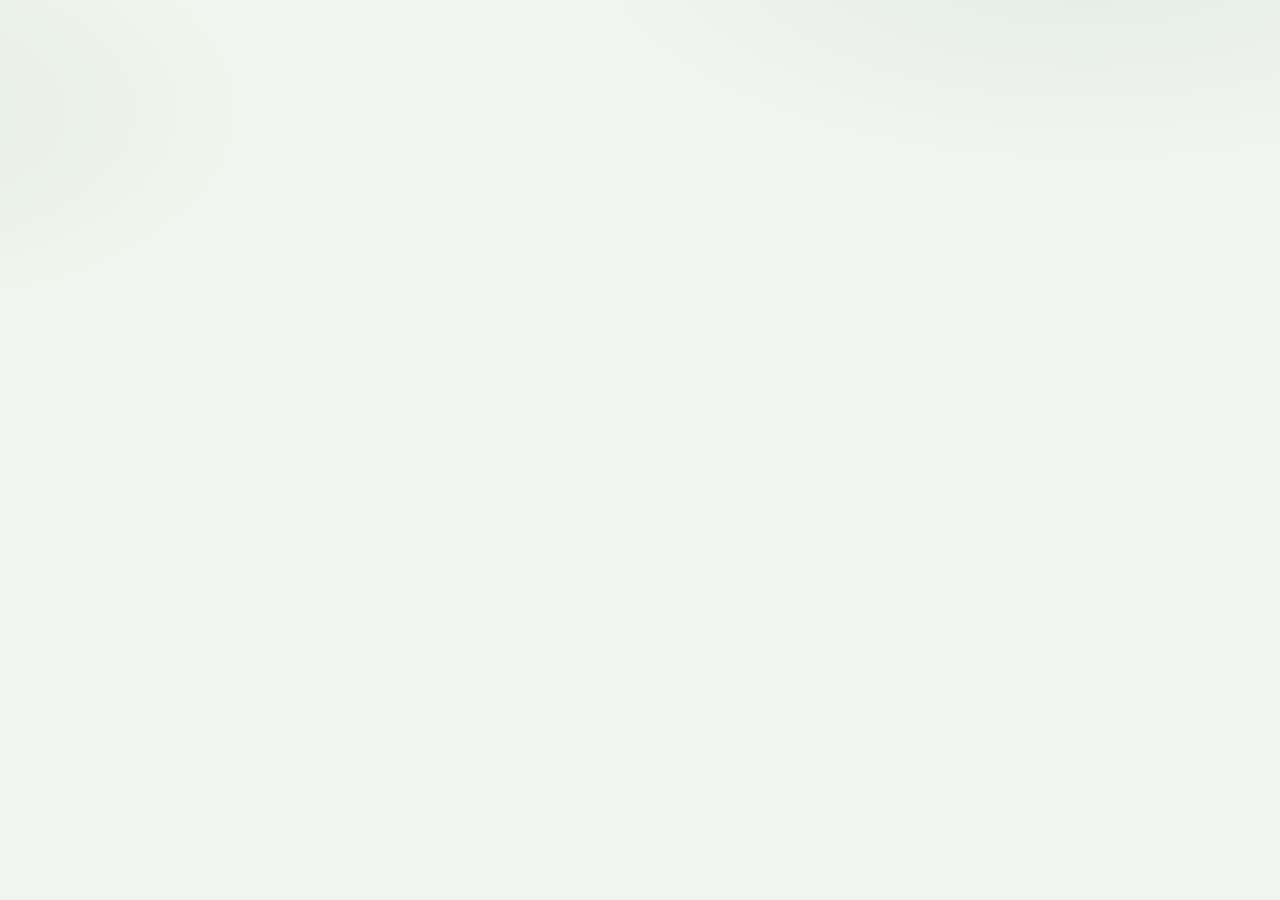
==== index.html @ 22d1c09c "法考杜洪波主观背诵助手" ====
<!doctype html>
<html lang="en">
  <head>
    <meta charset="UTF-8" />
    <meta name="viewport" content="width=device-width, initial-scale=1.0" />
    <title>法考杜洪波主观背诵助手</title>
    <script type="module" crossorigin src="./assets/index-CV7s_MKZ.js"></script>
    <link rel="stylesheet" crossorigin href="./assets/index-WdKrEFxt.css">
  </head>
  <body>
    <div id="root"></div>
  </body>
</html>
---- assets/index-WdKrEFxt.css ----
*,:before,:after{--tw-border-spacing-x: 0;--tw-border-spacing-y: 0;--tw-translate-x: 0;--tw-translate-y: 0;--tw-rotate: 0;--tw-skew-x: 0;--tw-skew-y: 0;--tw-scale-x: 1;--tw-scale-y: 1;--tw-pan-x: ;--tw-pan-y: ;--tw-pinch-zoom: ;--tw-scroll-snap-strictness: proximity;--tw-gradient-from-position: ;--tw-gradient-via-position: ;--tw-gradient-to-position: ;--tw-ordinal: ;--tw-slashed-zero: ;--tw-numeric-figure: ;--tw-numeric-spacing: ;--tw-numeric-fraction: ;--tw-ring-inset: ;--tw-ring-offset-width: 0px;--tw-ring-offset-color: #fff;--tw-ring-color: rgb(59 130 246 / .5);--tw-ring-offset-shadow: 0 0 #0000;--tw-ring-shadow: 0 0 #0000;--tw-shadow: 0 0 #0000;--tw-shadow-colored: 0 0 #0000;--tw-blur: ;--tw-brightness: ;--tw-contrast: ;--tw-grayscale: ;--tw-hue-rotate: ;--tw-invert: ;--tw-saturate: ;--tw-sepia: ;--tw-drop-shadow: ;--tw-backdrop-blur: ;--tw-backdrop-brightness: ;--tw-backdrop-contrast: ;--tw-backdrop-grayscale: ;--tw-backdrop-hue-rotate: ;--tw-backdrop-invert: ;--tw-backdrop-opacity: ;--tw-backdrop-saturate: ;--tw-backdrop-sepia: ;--tw-contain-size: ;--tw-contain-layout: ;--tw-contain-paint: ;--tw-contain-style: }::backdrop{--tw-border-spacing-x: 0;--tw-border-spacing-y: 0;--tw-translate-x: 0;--tw-translate-y: 0;--tw-rotate: 0;--tw-skew-x: 0;--tw-skew-y: 0;--tw-scale-x: 1;--tw-scale-y: 1;--tw-pan-x: ;--tw-pan-y: ;--tw-pinch-zoom: ;--tw-scroll-snap-strictness: proximity;--tw-gradient-from-position: ;--tw-gradient-via-position: ;--tw-gradient-to-position: ;--tw-ordinal: ;--tw-slashed-zero: ;--tw-numeric-figure: ;--tw-numeric-spacing: ;--tw-numeric-fraction: ;--tw-ring-inset: ;--tw-ring-offset-width: 0px;--tw-ring-offset-color: #fff;--tw-ring-color: rgb(59 130 246 / .5);--tw-ring-offset-shadow: 0 0 #0000;--tw-ring-shadow: 0 0 #0000;--tw-shadow: 0 0 #0000;--tw-shadow-colored: 0 0 #0000;--tw-blur: ;--tw-brightness: ;--tw-contrast: ;--tw-grayscale: ;--tw-hue-rotate: ;--tw-invert: ;--tw-saturate: ;--tw-sepia: ;--tw-drop-shadow: ;--tw-backdrop-blur: ;--tw-backdrop-brightness: ;--tw-backdrop-contrast: ;--tw-backdrop-grayscale: ;--tw-backdrop-hue-rotate: ;--tw-backdrop-invert: ;--tw-backdrop-opacity: ;--tw-backdrop-saturate: ;--tw-backdrop-sepia: ;--tw-contain-size: ;--tw-contain-layout: ;--tw-contain-paint: ;--tw-contain-style: }*,:before,:after{box-sizing:border-box;border-width:0;border-style:solid;border-color:#e5e7eb}:before,:after{--tw-content: ""}html,:host{line-height:1.5;-webkit-text-size-adjust:100%;-moz-tab-size:4;-o-tab-size:4;tab-size:4;font-family:ui-sans-serif,system-ui,sans-serif,"Apple Color Emoji","Segoe UI Emoji",Segoe UI Symbol,"Noto Color Emoji";font-feature-settings:normal;font-variation-settings:normal;-webkit-tap-highlight-color:transparent}body{margin:0;line-height:inherit}hr{height:0;color:inherit;border-top-width:1px}abbr:where([title]){-webkit-text-decoration:underline dotted;text-decoration:underline dotted}h1,h2,h3,h4,h5,h6{font-size:inherit;font-weight:inherit}a{color:inherit;text-decoration:inherit}b,strong{font-weight:bolder}code,kbd,samp,pre{font-family:ui-monospace,SFMono-Regular,Menlo,Monaco,Consolas,Liberation Mono,Courier New,monospace;font-feature-settings:normal;font-variation-settings:normal;font-size:1em}small{font-size:80%}sub,sup{font-size:75%;line-height:0;position:relative;vertical-align:baseline}sub{bottom:-.25em}sup{top:-.5em}table{text-indent:0;border-color:inherit;border-collapse:collapse}button,input,optgroup,select,textarea{font-family:inherit;font-feature-settings:inherit;font-variation-settings:inherit;font-size:100%;font-weight:inherit;line-height:inherit;letter-spacing:inherit;color:inherit;margin:0;padding:0}button,select{text-transform:none}button,input:where([type=button]),input:where([type=reset]),input:where([type=submit]){-webkit-appearance:button;background-color:transparent;background-image:none}:-moz-focusring{outline:auto}:-moz-ui-invalid{box-shadow:none}progress{vertical-align:baseline}::-webkit-inner-spin-button,::-webkit-outer-spin-button{height:auto}[type=search]{-webkit-appearance:textfield;outline-offset:-2px}::-webkit-search-decoration{-webkit-appearance:none}::-webkit-file-upload-button{-webkit-appearance:button;font:inherit}summary{display:list-item}blockquote,dl,dd,h1,h2,h3,h4,h5,h6,hr,figure,p,pre{margin:0}fieldset{margin:0;padding:0}legend{padding:0}ol,ul,menu{list-style:none;margin:0;padding:0}dialog{padding:0}textarea{resize:vertical}input::-moz-placeholder,textarea::-moz-placeholder{opacity:1;color:#9ca3af}input::placeholder,textarea::placeholder{opacity:1;color:#9ca3af}button,[role=button]{cursor:pointer}:disabled{cursor:default}img,svg,video,canvas,audio,iframe,embed,object{display:block;vertical-align:middle}img,video{max-width:100%;height:auto}[hidden]:where(:not([hidden=until-found])){display:none}:root{--background: 110 32% 95%;--foreground: 155 25% 16%;--card: 0 0% 100%;--card-foreground: 155 25% 16%;--popover: 0 0% 100%;--popover-foreground: 155 25% 16%;--primary: 152 45% 30%;--primary-foreground: 0 0% 100%;--secondary: 110 28% 92%;--secondary-foreground: 155 25% 16%;--muted: 110 28% 92%;--muted-foreground: 150 8% 40%;--accent: 110 28% 92%;--accent-foreground: 152 45% 30%;--destructive: 0 62% 48%;--destructive-foreground: 0 0% 98%;--border: 110 15% 84%;--input: 110 15% 84%;--ring: 152 45% 30%;--radius: .625rem;--sidebar-background: 0 0% 98%;--sidebar-foreground: 240 5.3% 26.1%;--sidebar-primary: 240 5.9% 10%;--sidebar-primary-foreground: 0 0% 98%;--sidebar-accent: 240 4.8% 95.9%;--sidebar-accent-foreground: 240 5.9% 10%;--sidebar-border: 220 13% 91%;--sidebar-ring: 217.2 91.2% 59.8%}.dark{--background: 240 10% 3.9%;--foreground: 0 0% 98%;--card: 240 10% 3.9%;--card-foreground: 0 0% 98%;--popover: 240 10% 3.9%;--popover-foreground: 0 0% 98%;--primary: 0 0% 98%;--primary-foreground: 240 5.9% 10%;--secondary: 240 3.7% 15.9%;--secondary-foreground: 0 0% 98%;--muted: 240 3.7% 15.9%;--muted-foreground: 240 5% 64.9%;--accent: 240 3.7% 15.9%;--accent-foreground: 0 0% 98%;--destructive: 0 62.8% 30.6%;--destructive-foreground: 0 0% 98%;--border: 240 3.7% 15.9%;--input: 240 3.7% 15.9%;--ring: 240 4.9% 83.9%;--sidebar-background: 240 5.9% 10%;--sidebar-foreground: 240 4.8% 95.9%;--sidebar-primary: 224.3 76.3% 48%;--sidebar-primary-foreground: 0 0% 100%;--sidebar-accent: 240 3.7% 15.9%;--sidebar-accent-foreground: 240 4.8% 95.9%;--sidebar-border: 240 3.7% 15.9%;--sidebar-ring: 217.2 91.2% 59.8%}*{border-color:hsl(var(--border))}body{background-color:hsl(var(--background));color:hsl(var(--foreground));background-image:radial-gradient(900px 420px at 85% -8%,hsl(152 45% 30% / .07),transparent 60%),radial-gradient(700px 380px at -10% 12%,hsl(95 50% 45% / .08),transparent 60%);background-attachment:fixed}.sr-only{position:absolute;width:1px;height:1px;padding:0;margin:-1px;overflow:hidden;clip:rect(0,0,0,0);white-space:nowrap;border-width:0}.pointer-events-none{pointer-events:none}.visible{visibility:visible}.invisible{visibility:hidden}.fixed{position:fixed}.absolute{position:absolute}.relative{position:relative}.sticky{position:sticky}.inset-0{inset:0}.inset-x-0{left:0;right:0}.inset-y-0{top:0;bottom:0}.-bottom-12{bottom:-3rem}.-left-12{left:-3rem}.-right-12{right:-3rem}.-top-12{top:-3rem}.bottom-0{bottom:0}.left-0{left:0}.left-1\/2{left:50%}.left-2{left:.5rem}.left-\[50\%\]{left:50%}.right-0{right:0}.right-1{right:.25rem}.right-2{right:.5rem}.right-3{right:.75rem}.right-4{right:1rem}.top-0{top:0}.top-1\.5{top:.375rem}.top-1\/2{top:50%}.top-3\.5{top:.875rem}.top-4{top:1rem}.top-\[1px\]{top:1px}.top-\[50\%\]{top:50%}.top-\[60\%\]{top:60%}.top-full{top:100%}.isolate{isolation:isolate}.z-10{z-index:10}.z-20{z-index:20}.z-50{z-index:50}.z-\[1\]{z-index:1}.order-first{order:-9999}.order-last{order:9999}.col-start-2{grid-column-start:2}.row-span-2{grid-row:span 2 / span 2}.row-start-1{grid-row-start:1}.\!m-0{margin:0!important}.-mx-1{margin-left:-.25rem;margin-right:-.25rem}.-my-2{margin-top:-.5rem;margin-bottom:-.5rem}.mx-2{margin-left:.5rem;margin-right:.5rem}.mx-3\.5{margin-left:.875rem;margin-right:.875rem}.mx-auto{margin-left:auto;margin-right:auto}.my-0{margin-top:0;margin-bottom:0}.my-0\.5{margin-top:.125rem;margin-bottom:.125rem}.my-1{margin-top:.25rem;margin-bottom:.25rem}.-ml-4{margin-left:-1rem}.-mt-4{margin-top:-1rem}.mb-2{margin-bottom:.5rem}.mb-3{margin-bottom:.75rem}.mb-6{margin-bottom:1.5rem}.ml-1{margin-left:.25rem}.ml-4{margin-left:1rem}.ml-auto{margin-left:auto}.mt-0\.5{margin-top:.125rem}.mt-1{margin-top:.25rem}.mt-1\.5{margin-top:.375rem}.mt-10{margin-top:2.5rem}.mt-2{margin-top:.5rem}.mt-2\.5{margin-top:.625rem}.mt-3{margin-top:.75rem}.mt-4{margin-top:1rem}.mt-6{margin-top:1.5rem}.mt-auto{margin-top:auto}.line-clamp-1{overflow:hidden;display:-webkit-box;-webkit-box-orient:vertical;-webkit-line-clamp:1}.line-clamp-2{overflow:hidden;display:-webkit-box;-webkit-box-orient:vertical;-webkit-line-clamp:2}.block{display:block}.inline-block{display:inline-block}.flex{display:flex}.inline-flex{display:inline-flex}.table{display:table}.table-caption{display:table-caption}.table-cell{display:table-cell}.table-row{display:table-row}.grid{display:grid}.hidden{display:none}.aspect-square{aspect-ratio:1 / 1}.aspect-video{aspect-ratio:16 / 9}.size-10{width:2.5rem;height:2.5rem}.size-2{width:.5rem;height:.5rem}.size-2\.5{width:.625rem;height:.625rem}.size-3{width:.75rem;height:.75rem}.size-3\.5{width:.875rem;height:.875rem}.size-4{width:1rem;height:1rem}.size-6{width:1.5rem;height:1.5rem}.size-7{width:1.75rem;height:1.75rem}.size-8{width:2rem;height:2rem}.size-9{width:2.25rem;height:2.25rem}.size-auto{width:auto;height:auto}.size-full{width:100%;height:100%}.h-1\.5{height:.375rem}.h-10{height:2.5rem}.h-11{height:2.75rem}.h-12{height:3rem}.h-2{height:.5rem}.h-2\.5{height:.625rem}.h-4{height:1rem}.h-5{height:1.25rem}.h-6{height:1.5rem}.h-7{height:1.75rem}.h-8{height:2rem}.h-9{height:2.25rem}.h-\[1\.15rem\]{height:1.15rem}.h-\[calc\(100\%-1px\)\]{height:calc(100% - 1px)}.h-\[var\(--radix-navigation-menu-viewport-height\)\]{height:var(--radix-navigation-menu-viewport-height)}.h-\[var\(--radix-select-trigger-height\)\]{height:var(--radix-select-trigger-height)}.h-auto{height:auto}.h-full{height:100%}.h-px{height:1px}.h-svh{height:100svh}.max-h-72{max-height:18rem}.max-h-\[300px\]{max-height:300px}.min-h-0{min-height:0px}.min-h-16{min-height:4rem}.min-h-4{min-height:1rem}.min-h-screen{min-height:100vh}.min-h-svh{min-height:100svh}.w-0{width:0px}.w-1{width:.25rem}.w-2{width:.5rem}.w-2\.5{width:.625rem}.w-3{width:.75rem}.w-3\/4{width:75%}.w-4{width:1rem}.w-5{width:1.25rem}.w-64{width:16rem}.w-72{width:18rem}.w-8{width:2rem}.w-9{width:2.25rem}.w-\[100px\]{width:100px}.w-\[46\%\]{width:46%}.w-auto{width:auto}.w-fit{width:-moz-fit-content;width:fit-content}.w-full{width:100%}.w-max{width:-moz-max-content;width:max-content}.w-px{width:1px}.min-w-0{min-width:0px}.min-w-10{min-width:2.5rem}.min-w-5{min-width:1.25rem}.min-w-8{min-width:2rem}.min-w-9{min-width:2.25rem}.min-w-\[12rem\]{min-width:12rem}.min-w-\[8rem\]{min-width:8rem}.min-w-\[var\(--radix-select-trigger-width\)\]{min-width:var(--radix-select-trigger-width)}.max-w-4xl{max-width:56rem}.max-w-\[calc\(100\%-2rem\)\]{max-width:calc(100% - 2rem)}.max-w-max{max-width:-moz-max-content;max-width:max-content}.max-w-sm{max-width:24rem}.flex-1{flex:1 1 0%}.shrink-0{flex-shrink:0}.grow{flex-grow:1}.grow-0{flex-grow:0}.basis-full{flex-basis:100%}.caption-bottom{caption-side:bottom}.border-collapse{border-collapse:collapse}.-translate-x-1\/2{--tw-translate-x: -50%;transform:translate(var(--tw-translate-x),var(--tw-translate-y)) rotate(var(--tw-rotate)) skew(var(--tw-skew-x)) skewY(var(--tw-skew-y)) scaleX(var(--tw-scale-x)) scaleY(var(--tw-scale-y))}.-translate-x-px{--tw-translate-x: -1px;transform:translate(var(--tw-translate-x),var(--tw-translate-y)) rotate(var(--tw-rotate)) skew(var(--tw-skew-x)) skewY(var(--tw-skew-y)) scaleX(var(--tw-scale-x)) scaleY(var(--tw-scale-y))}.-translate-y-1\/2{--tw-translate-y: -50%;transform:translate(var(--tw-translate-x),var(--tw-translate-y)) rotate(var(--tw-rotate)) skew(var(--tw-skew-x)) skewY(var(--tw-skew-y)) scaleX(var(--tw-scale-x)) scaleY(var(--tw-scale-y))}.translate-x-\[-50\%\]{--tw-translate-x: -50%;transform:translate(var(--tw-translate-x),var(--tw-translate-y)) rotate(var(--tw-rotate)) skew(var(--tw-skew-x)) skewY(var(--tw-skew-y)) scaleX(var(--tw-scale-x)) scaleY(var(--tw-scale-y))}.translate-x-px{--tw-translate-x: 1px;transform:translate(var(--tw-translate-x),var(--tw-translate-y)) rotate(var(--tw-rotate)) skew(var(--tw-skew-x)) skewY(var(--tw-skew-y)) scaleX(var(--tw-scale-x)) scaleY(var(--tw-scale-y))}.translate-y-0\.5{--tw-translate-y: .125rem;transform:translate(var(--tw-translate-x),var(--tw-translate-y)) rotate(var(--tw-rotate)) skew(var(--tw-skew-x)) skewY(var(--tw-skew-y)) scaleX(var(--tw-scale-x)) scaleY(var(--tw-scale-y))}.translate-y-\[-50\%\]{--tw-translate-y: -50%;transform:translate(var(--tw-translate-x),var(--tw-translate-y)) rotate(var(--tw-rotate)) skew(var(--tw-skew-x)) skewY(var(--tw-skew-y)) scaleX(var(--tw-scale-x)) scaleY(var(--tw-scale-y))}.translate-y-\[calc\(-50\%_-_2px\)\]{--tw-translate-y: calc(-50% - 2px) ;transform:translate(var(--tw-translate-x),var(--tw-translate-y)) rotate(var(--tw-rotate)) skew(var(--tw-skew-x)) skewY(var(--tw-skew-y)) scaleX(var(--tw-scale-x)) scaleY(var(--tw-scale-y))}.rotate-45{--tw-rotate: 45deg;transform:translate(var(--tw-translate-x),var(--tw-translate-y)) rotate(var(--tw-rotate)) skew(var(--tw-skew-x)) skewY(var(--tw-skew-y)) scaleX(var(--tw-scale-x)) scaleY(var(--tw-scale-y))}.rotate-90{--tw-rotate: 90deg;transform:translate(var(--tw-translate-x),var(--tw-translate-y)) rotate(var(--tw-rotate)) skew(var(--tw-skew-x)) skewY(var(--tw-skew-y)) scaleX(var(--tw-scale-x)) scaleY(var(--tw-scale-y))}.transform{transform:translate(var(--tw-translate-x),var(--tw-translate-y)) rotate(var(--tw-rotate)) skew(var(--tw-skew-x)) skewY(var(--tw-skew-y)) scaleX(var(--tw-scale-x)) scaleY(var(--tw-scale-y))}@keyframes caret-blink{0%,70%,to{opacity:1}20%,50%{opacity:0}}.animate-caret-blink{animation:caret-blink 1.25s ease-out infinite}@keyframes pulse{50%{opacity:.5}}.animate-pulse{animation:pulse 2s cubic-bezier(.4,0,.6,1) infinite}@keyframes spin{to{transform:rotate(360deg)}}.animate-spin{animation:spin 1s linear infinite}.cursor-default{cursor:default}.cursor-pointer{cursor:pointer}.cursor-text{cursor:text}.touch-none{touch-action:none}.select-none{-webkit-user-select:none;-moz-user-select:none;user-select:none}.resize-none{resize:none}.scroll-my-1{scroll-margin-top:.25rem;scroll-margin-bottom:.25rem}.scroll-py-1{scroll-padding-top:.25rem;scroll-padding-bottom:.25rem}.list-disc{list-style-type:disc}.list-none{list-style-type:none}.auto-rows-min{grid-auto-rows:min-content}.grid-cols-4{grid-template-columns:repeat(4,minmax(0,1fr))}.grid-cols-8{grid-template-columns:repeat(8,minmax(0,1fr))}.grid-cols-\[0_1fr\]{grid-template-columns:0 1fr}.grid-rows-\[auto_auto\]{grid-template-rows:auto auto}.flex-row{flex-direction:row}.flex-col{flex-direction:column}.flex-col-reverse{flex-direction:column-reverse}.flex-wrap{flex-wrap:wrap}.place-content-center{place-content:center}.items-start{align-items:flex-start}.items-end{align-items:flex-end}.items-center{align-items:center}.items-baseline{align-items:baseline}.items-stretch{align-items:stretch}.justify-start{justify-content:flex-start}.justify-center{justify-content:center}.justify-between{justify-content:space-between}.justify-items-start{justify-items:start}.gap-0\.5{gap:.125rem}.gap-1{gap:.25rem}.gap-1\.5{gap:.375rem}.gap-2{gap:.5rem}.gap-2\.5{gap:.625rem}.gap-3{gap:.75rem}.gap-4{gap:1rem}.gap-6{gap:1.5rem}.gap-7{gap:1.75rem}.gap-\[--spacing\(var\(--gap\)\)\]{gap:var(--spacing(var(--gap)))}.gap-y-0\.5{row-gap:.125rem}.space-y-1\.5>:not([hidden])~:not([hidden]){--tw-space-y-reverse: 0;margin-top:calc(.375rem * calc(1 - var(--tw-space-y-reverse)));margin-bottom:calc(.375rem * var(--tw-space-y-reverse))}.space-y-2>:not([hidden])~:not([hidden]){--tw-space-y-reverse: 0;margin-top:calc(.5rem * calc(1 - var(--tw-space-y-reverse)));margin-bottom:calc(.5rem * var(--tw-space-y-reverse))}.space-y-2\.5>:not([hidden])~:not([hidden]){--tw-space-y-reverse: 0;margin-top:calc(.625rem * calc(1 - var(--tw-space-y-reverse)));margin-bottom:calc(.625rem * var(--tw-space-y-reverse))}.space-y-3>:not([hidden])~:not([hidden]){--tw-space-y-reverse: 0;margin-top:calc(.75rem * calc(1 - var(--tw-space-y-reverse)));margin-bottom:calc(.75rem * var(--tw-space-y-reverse))}.space-y-4>:not([hidden])~:not([hidden]){--tw-space-y-reverse: 0;margin-top:calc(1rem * calc(1 - var(--tw-space-y-reverse)));margin-bottom:calc(1rem * var(--tw-space-y-reverse))}.space-y-6>:not([hidden])~:not([hidden]){--tw-space-y-reverse: 0;margin-top:calc(1.5rem * calc(1 - var(--tw-space-y-reverse)));margin-bottom:calc(1.5rem * var(--tw-space-y-reverse))}.space-y-8>:not([hidden])~:not([hidden]){--tw-space-y-reverse: 0;margin-top:calc(2rem * calc(1 - var(--tw-space-y-reverse)));margin-bottom:calc(2rem * var(--tw-space-y-reverse))}.self-start{align-self:flex-start}.self-stretch{align-self:stretch}.justify-self-end{justify-self:end}.overflow-auto{overflow:auto}.overflow-hidden{overflow:hidden}.overflow-x-auto{overflow-x:auto}.overflow-y-auto{overflow-y:auto}.overflow-x-hidden{overflow-x:hidden}.whitespace-nowrap{white-space:nowrap}.whitespace-pre-line{white-space:pre-line}.text-balance{text-wrap:balance}.break-words{overflow-wrap:break-word}.rounded-2xl{border-radius:1rem}.rounded-\[2px\]{border-radius:2px}.rounded-\[4px\]{border-radius:4px}.rounded-\[calc\(var\(--radius\)-5px\)\]{border-radius:calc(var(--radius) - 5px)}.rounded-\[inherit\]{border-radius:inherit}.rounded-full{border-radius:9999px}.rounded-lg{border-radius:var(--radius)}.rounded-md{border-radius:calc(var(--radius) - 2px)}.rounded-none{border-radius:0}.rounded-sm{border-radius:calc(var(--radius) - 4px)}.rounded-xl{border-radius:calc(var(--radius) + 4px)}.rounded-xs{border-radius:calc(var(--radius) - 6px)}.rounded-l-md{border-top-left-radius:calc(var(--radius) - 2px);border-bottom-left-radius:calc(var(--radius) - 2px)}.rounded-r-md{border-top-right-radius:calc(var(--radius) - 2px);border-bottom-right-radius:calc(var(--radius) - 2px)}.rounded-r-xl{border-top-right-radius:calc(var(--radius) + 4px);border-bottom-right-radius:calc(var(--radius) + 4px)}.rounded-tl-sm{border-top-left-radius:calc(var(--radius) - 4px)}.border{border-width:1px}.border-0{border-width:0px}.border-\[1\.5px\]{border-width:1.5px}.border-y{border-top-width:1px;border-bottom-width:1px}.border-b{border-bottom-width:1px}.border-l{border-left-width:1px}.border-l-\[3px\]{border-left-width:3px}.border-r{border-right-width:1px}.border-t{border-top-width:1px}.border-dashed{border-style:dashed}.border-\[hsl\(152_45\%_30\%\)\]{--tw-border-opacity: 1;border-color:hsl(152 45% 30% / var(--tw-border-opacity, 1))}.border-border{border-color:hsl(var(--border))}.border-border\/50{border-color:hsl(var(--border) / .5)}.border-destructive{--tw-border-opacity: 1;border-color:hsl(var(--destructive) / var(--tw-border-opacity, 1))}.border-emerald-600{--tw-border-opacity: 1;border-color:rgb(5 150 105 / var(--tw-border-opacity, 1))}.border-emerald-600\/50{border-color:#05966980}.border-emerald-600\/60{border-color:#05966999}.border-input{border-color:hsl(var(--input))}.border-primary{border-color:hsl(var(--primary))}.border-primary\/20{border-color:hsl(var(--primary) / .2)}.border-primary\/30{border-color:hsl(var(--primary) / .3)}.border-red-400\/60{border-color:#f8717199}.border-sidebar-border{border-color:hsl(var(--sidebar-border))}.border-transparent{border-color:transparent}.border-l-transparent{border-left-color:transparent}.border-t-transparent{border-top-color:transparent}.bg-\[hsl\(152_45\%_30\%\/0\.12\)\]{background-color:#2a6f4f1f}.bg-accent{background-color:hsl(var(--accent))}.bg-background{background-color:hsl(var(--background))}.bg-background\/90{background-color:hsl(var(--background) / .9)}.bg-black\/50{background-color:#00000080}.bg-border{background-color:hsl(var(--border))}.bg-card{background-color:hsl(var(--card))}.bg-destructive{--tw-bg-opacity: 1;background-color:hsl(var(--destructive) / var(--tw-bg-opacity, 1))}.bg-emerald-500\/10{background-color:#10b9811a}.bg-emerald-500\/15{background-color:#10b98126}.bg-foreground{background-color:hsl(var(--foreground))}.bg-input{background-color:hsl(var(--input))}.bg-muted{background-color:hsl(var(--muted))}.bg-muted\/50{background-color:hsl(var(--muted) / .5)}.bg-popover{background-color:hsl(var(--popover))}.bg-primary{background-color:hsl(var(--primary))}.bg-primary\/10{background-color:hsl(var(--primary) / .1)}.bg-primary\/20{background-color:hsl(var(--primary) / .2)}.bg-primary\/5{background-color:hsl(var(--primary) / .05)}.bg-red-400\/10{background-color:#f871711a}.bg-red-500\/5{background-color:#ef44440d}.bg-secondary{background-color:hsl(var(--secondary))}.bg-secondary\/60{background-color:hsl(var(--secondary) / .6)}.bg-sidebar{background-color:hsl(var(--sidebar-background))}.bg-sidebar-border{background-color:hsl(var(--sidebar-border))}.bg-transparent{background-color:transparent}.bg-white{--tw-bg-opacity: 1;background-color:rgb(255 255 255 / var(--tw-bg-opacity, 1))}.bg-gradient-to-br{background-image:linear-gradient(to bottom right,var(--tw-gradient-stops))}.from-card{--tw-gradient-from: hsl(var(--card)) var(--tw-gradient-from-position);--tw-gradient-to: hsl(var(--card) / 0) var(--tw-gradient-to-position);--tw-gradient-stops: var(--tw-gradient-from), var(--tw-gradient-to)}.from-secondary{--tw-gradient-from: hsl(var(--secondary)) var(--tw-gradient-from-position);--tw-gradient-to: hsl(var(--secondary) / 0) var(--tw-gradient-to-position);--tw-gradient-stops: var(--tw-gradient-from), var(--tw-gradient-to)}.to-card{--tw-gradient-to: hsl(var(--card)) var(--tw-gradient-to-position)}.to-secondary{--tw-gradient-to: hsl(var(--secondary)) var(--tw-gradient-to-position)}.fill-current{fill:currentColor}.fill-foreground{fill:hsl(var(--foreground))}.fill-primary{fill:hsl(var(--primary))}.p-0{padding:0}.p-1{padding:.25rem}.p-2{padding:.5rem}.p-3{padding:.75rem}.p-3\.5{padding:.875rem}.p-4{padding:1rem}.p-6{padding:1.5rem}.p-\[3px\]{padding:3px}.p-px{padding:1px}.px-1{padding-left:.25rem;padding-right:.25rem}.px-1\.5{padding-left:.375rem;padding-right:.375rem}.px-2{padding-left:.5rem;padding-right:.5rem}.px-2\.5{padding-left:.625rem;padding-right:.625rem}.px-3{padding-left:.75rem;padding-right:.75rem}.px-4{padding-left:1rem;padding-right:1rem}.px-6{padding-left:1.5rem;padding-right:1.5rem}.py-0\.5{padding-top:.125rem;padding-bottom:.125rem}.py-1{padding-top:.25rem;padding-bottom:.25rem}.py-1\.5{padding-top:.375rem;padding-bottom:.375rem}.py-10{padding-top:2.5rem;padding-bottom:2.5rem}.py-2{padding-top:.5rem;padding-bottom:.5rem}.py-2\.5{padding-top:.625rem;padding-bottom:.625rem}.py-3{padding-top:.75rem;padding-bottom:.75rem}.py-4{padding-top:1rem;padding-bottom:1rem}.py-6{padding-top:1.5rem;padding-bottom:1.5rem}.pb-16{padding-bottom:4rem}.pb-3{padding-bottom:.75rem}.pb-4{padding-bottom:1rem}.pl-2{padding-left:.5rem}.pl-3{padding-left:.75rem}.pl-4{padding-left:1rem}.pl-8{padding-left:2rem}.pr-1{padding-right:.25rem}.pr-2{padding-right:.5rem}.pr-2\.5{padding-right:.625rem}.pr-3{padding-right:.75rem}.pr-8{padding-right:2rem}.pt-0{padding-top:0}.pt-1{padding-top:.25rem}.pt-3{padding-top:.75rem}.pt-4{padding-top:1rem}.pt-6{padding-top:1.5rem}.text-left{text-align:left}.text-center{text-align:center}.align-top{vertical-align:top}.align-middle{vertical-align:middle}.font-mono{font-family:ui-monospace,SFMono-Regular,Menlo,Monaco,Consolas,Liberation Mono,Courier New,monospace}.font-sans{font-family:ui-sans-serif,system-ui,sans-serif,"Apple Color Emoji","Segoe UI Emoji",Segoe UI Symbol,"Noto Color Emoji"}.text-5xl{font-size:3rem;line-height:1}.text-\[0\.8rem\]{font-size:.8rem}.text-\[11px\]{font-size:11px}.text-\[13\.5px\]{font-size:13.5px}.text-\[13px\]{font-size:13px}.text-\[14px\]{font-size:14px}.text-\[15px\]{font-size:15px}.text-base{font-size:1rem;line-height:1.5rem}.text-lg{font-size:1.125rem;line-height:1.75rem}.text-sm{font-size:.875rem;line-height:1.25rem}.text-sm\/relaxed{font-size:.875rem;line-height:1.625}.text-xl{font-size:1.25rem;line-height:1.75rem}.text-xs{font-size:.75rem;line-height:1rem}.font-bold{font-weight:700}.font-medium{font-weight:500}.font-normal{font-weight:400}.font-semibold{font-weight:600}.tabular-nums{--tw-numeric-spacing: tabular-nums;font-variant-numeric:var(--tw-ordinal) var(--tw-slashed-zero) var(--tw-numeric-figure) var(--tw-numeric-spacing) var(--tw-numeric-fraction)}.leading-5{line-height:1.25rem}.leading-6{line-height:1.5rem}.leading-7{line-height:1.75rem}.leading-8{line-height:2rem}.leading-none{line-height:1}.leading-normal{line-height:1.5}.leading-snug{line-height:1.375}.tracking-tight{letter-spacing:-.025em}.tracking-wide{letter-spacing:.025em}.tracking-widest{letter-spacing:.1em}.text-\[hsl\(152_45\%_30\%\)\]{--tw-text-opacity: 1;color:hsl(152 45% 30% / var(--tw-text-opacity, 1))}.text-accent-foreground{color:hsl(var(--accent-foreground))}.text-background{color:hsl(var(--background))}.text-card-foreground{color:hsl(var(--card-foreground))}.text-current{color:currentColor}.text-destructive{--tw-text-opacity: 1;color:hsl(var(--destructive) / var(--tw-text-opacity, 1))}.text-emerald-700{--tw-text-opacity: 1;color:rgb(4 120 87 / var(--tw-text-opacity, 1))}.text-foreground{color:hsl(var(--foreground))}.text-muted-foreground{color:hsl(var(--muted-foreground))}.text-popover-foreground{color:hsl(var(--popover-foreground))}.text-primary{color:hsl(var(--primary))}.text-primary-foreground{color:hsl(var(--primary-foreground))}.text-primary\/90{color:hsl(var(--primary) / .9)}.text-secondary-foreground{color:hsl(var(--secondary-foreground))}.text-sidebar-foreground{color:hsl(var(--sidebar-foreground))}.text-sidebar-foreground\/70{color:hsl(var(--sidebar-foreground) / .7)}.text-white{--tw-text-opacity: 1;color:rgb(255 255 255 / var(--tw-text-opacity, 1))}.underline{text-decoration-line:underline}.decoration-dotted{text-decoration-style:dotted}.underline-offset-4{text-underline-offset:4px}.opacity-0{opacity:0}.opacity-50{opacity:.5}.opacity-70{opacity:.7}.shadow{--tw-shadow: 0 1px 3px 0 rgb(0 0 0 / .1), 0 1px 2px -1px rgb(0 0 0 / .1);--tw-shadow-colored: 0 1px 3px 0 var(--tw-shadow-color), 0 1px 2px -1px var(--tw-shadow-color);box-shadow:var(--tw-ring-offset-shadow, 0 0 #0000),var(--tw-ring-shadow, 0 0 #0000),var(--tw-shadow)}.shadow-\[0_0_0_1px_hsl\(var\(--sidebar-border\)\)\]{--tw-shadow: 0 0 0 1px hsl(var(--sidebar-border));--tw-shadow-colored: 0 0 0 1px var(--tw-shadow-color);box-shadow:var(--tw-ring-offset-shadow, 0 0 #0000),var(--tw-ring-shadow, 0 0 #0000),var(--tw-shadow)}.shadow-lg{--tw-shadow: 0 10px 15px -3px rgb(0 0 0 / .1), 0 4px 6px -4px rgb(0 0 0 / .1);--tw-shadow-colored: 0 10px 15px -3px var(--tw-shadow-color), 0 4px 6px -4px var(--tw-shadow-color);box-shadow:var(--tw-ring-offset-shadow, 0 0 #0000),var(--tw-ring-shadow, 0 0 #0000),var(--tw-shadow)}.shadow-md{--tw-shadow: 0 4px 6px -1px rgb(0 0 0 / .1), 0 2px 4px -2px rgb(0 0 0 / .1);--tw-shadow-colored: 0 4px 6px -1px var(--tw-shadow-color), 0 2px 4px -2px var(--tw-shadow-color);box-shadow:var(--tw-ring-offset-shadow, 0 0 #0000),var(--tw-ring-shadow, 0 0 #0000),var(--tw-shadow)}.shadow-none{--tw-shadow: 0 0 #0000;--tw-shadow-colored: 0 0 #0000;box-shadow:var(--tw-ring-offset-shadow, 0 0 #0000),var(--tw-ring-shadow, 0 0 #0000),var(--tw-shadow)}.shadow-sm{--tw-shadow: 0 1px 2px 0 rgb(0 0 0 / .05);--tw-shadow-colored: 0 1px 2px 0 var(--tw-shadow-color);box-shadow:var(--tw-ring-offset-shadow, 0 0 #0000),var(--tw-ring-shadow, 0 0 #0000),var(--tw-shadow)}.shadow-xl{--tw-shadow: 0 20px 25px -5px rgb(0 0 0 / .1), 0 8px 10px -6px rgb(0 0 0 / .1);--tw-shadow-colored: 0 20px 25px -5px var(--tw-shadow-color), 0 8px 10px -6px var(--tw-shadow-color);box-shadow:var(--tw-ring-offset-shadow, 0 0 #0000),var(--tw-ring-shadow, 0 0 #0000),var(--tw-shadow)}.shadow-xs{--tw-shadow: 0 1px 2px 0 rgb(0 0 0 / .05);--tw-shadow-colored: 0 1px 2px 0 var(--tw-shadow-color);box-shadow:var(--tw-ring-offset-shadow, 0 0 #0000),var(--tw-ring-shadow, 0 0 #0000),var(--tw-shadow)}.outline-none{outline:2px solid transparent;outline-offset:2px}.outline{outline-style:solid}.ring-0{--tw-ring-offset-shadow: var(--tw-ring-inset) 0 0 0 var(--tw-ring-offset-width) var(--tw-ring-offset-color);--tw-ring-shadow: var(--tw-ring-inset) 0 0 0 calc(0px + var(--tw-ring-offset-width)) var(--tw-ring-color);box-shadow:var(--tw-ring-offset-shadow),var(--tw-ring-shadow),var(--tw-shadow, 0 0 #0000)}.ring-ring\/50{--tw-ring-color: hsl(var(--ring) / .5)}.ring-sidebar-ring{--tw-ring-color: hsl(var(--sidebar-ring))}.ring-offset-background{--tw-ring-offset-color: hsl(var(--background))}.filter{filter:var(--tw-blur) var(--tw-brightness) var(--tw-contrast) var(--tw-grayscale) var(--tw-hue-rotate) var(--tw-invert) var(--tw-saturate) var(--tw-sepia) var(--tw-drop-shadow)}.backdrop-blur-md{--tw-backdrop-blur: blur(12px);-webkit-backdrop-filter:var(--tw-backdrop-blur) var(--tw-backdrop-brightness) var(--tw-backdrop-contrast) var(--tw-backdrop-grayscale) var(--tw-backdrop-hue-rotate) var(--tw-backdrop-invert) var(--tw-backdrop-opacity) var(--tw-backdrop-saturate) var(--tw-backdrop-sepia);backdrop-filter:var(--tw-backdrop-blur) var(--tw-backdrop-brightness) var(--tw-backdrop-contrast) var(--tw-backdrop-grayscale) var(--tw-backdrop-hue-rotate) var(--tw-backdrop-invert) var(--tw-backdrop-opacity) var(--tw-backdrop-saturate) var(--tw-backdrop-sepia)}.transition{transition-property:color,background-color,border-color,text-decoration-color,fill,stroke,opacity,box-shadow,transform,filter,backdrop-filter;transition-timing-function:cubic-bezier(.4,0,.2,1);transition-duration:.15s}.transition-\[color\,box-shadow\]{transition-property:color,box-shadow;transition-timing-function:cubic-bezier(.4,0,.2,1);transition-duration:.15s}.transition-\[left\,right\,width\]{transition-property:left,right,width;transition-timing-function:cubic-bezier(.4,0,.2,1);transition-duration:.15s}.transition-\[margin\,opacity\]{transition-property:margin,opacity;transition-timing-function:cubic-bezier(.4,0,.2,1);transition-duration:.15s}.transition-\[width\,height\,padding\]{transition-property:width,height,padding;transition-timing-function:cubic-bezier(.4,0,.2,1);transition-duration:.15s}.transition-\[width\]{transition-property:width;transition-timing-function:cubic-bezier(.4,0,.2,1);transition-duration:.15s}.transition-all{transition-property:all;transition-timing-function:cubic-bezier(.4,0,.2,1);transition-duration:.15s}.transition-colors{transition-property:color,background-color,border-color,text-decoration-color,fill,stroke;transition-timing-function:cubic-bezier(.4,0,.2,1);transition-duration:.15s}.transition-none{transition-property:none}.transition-opacity{transition-property:opacity;transition-timing-function:cubic-bezier(.4,0,.2,1);transition-duration:.15s}.transition-shadow{transition-property:box-shadow;transition-timing-function:cubic-bezier(.4,0,.2,1);transition-duration:.15s}.transition-transform{transition-property:transform;transition-timing-function:cubic-bezier(.4,0,.2,1);transition-duration:.15s}.duration-100{transition-duration:.1s}.duration-1000{transition-duration:1s}.duration-200{transition-duration:.2s}.duration-300{transition-duration:.3s}.ease-in-out{transition-timing-function:cubic-bezier(.4,0,.2,1)}.ease-linear{transition-timing-function:linear}@keyframes enter{0%{opacity:var(--tw-enter-opacity, 1);transform:translate3d(var(--tw-enter-translate-x, 0),var(--tw-enter-translate-y, 0),0) scale3d(var(--tw-enter-scale, 1),var(--tw-enter-scale, 1),var(--tw-enter-scale, 1)) rotate(var(--tw-enter-rotate, 0))}}@keyframes exit{to{opacity:var(--tw-exit-opacity, 1);transform:translate3d(var(--tw-exit-translate-x, 0),var(--tw-exit-translate-y, 0),0) scale3d(var(--tw-exit-scale, 1),var(--tw-exit-scale, 1),var(--tw-exit-scale, 1)) rotate(var(--tw-exit-rotate, 0))}}.animate-in{animation-name:enter;animation-duration:.15s;--tw-enter-opacity: initial;--tw-enter-scale: initial;--tw-enter-rotate: initial;--tw-enter-translate-x: initial;--tw-enter-translate-y: initial}.fade-in-0{--tw-enter-opacity: 0}.zoom-in-95{--tw-enter-scale: .95}.duration-100{animation-duration:.1s}.duration-1000{animation-duration:1s}.duration-200{animation-duration:.2s}.duration-300{animation-duration:.3s}.ease-in-out{animation-timing-function:cubic-bezier(.4,0,.2,1)}.ease-linear{animation-timing-function:linear}.\[--cell-size\:--spacing\(8\)\]{--cell-size: var(--spacing(8))}.selection\:bg-primary *::-moz-selection{background-color:hsl(var(--primary))}.selection\:bg-primary *::selection{background-color:hsl(var(--primary))}.selection\:text-primary-foreground *::-moz-selection{color:hsl(var(--primary-foreground))}.selection\:text-primary-foreground *::selection{color:hsl(var(--primary-foreground))}.selection\:bg-primary::-moz-selection{background-color:hsl(var(--primary))}.selection\:bg-primary::selection{background-color:hsl(var(--primary))}.selection\:text-primary-foreground::-moz-selection{color:hsl(var(--primary-foreground))}.selection\:text-primary-foreground::selection{color:hsl(var(--primary-foreground))}.file\:inline-flex::file-selector-button{display:inline-flex}.file\:h-7::file-selector-button{height:1.75rem}.file\:border-0::file-selector-button{border-width:0px}.file\:bg-transparent::file-selector-button{background-color:transparent}.file\:text-sm::file-selector-button{font-size:.875rem;line-height:1.25rem}.file\:font-medium::file-selector-button{font-weight:500}.file\:text-foreground::file-selector-button{color:hsl(var(--foreground))}.placeholder\:text-muted-foreground::-moz-placeholder{color:hsl(var(--muted-foreground))}.placeholder\:text-muted-foreground::placeholder{color:hsl(var(--muted-foreground))}.after\:absolute:after{content:var(--tw-content);position:absolute}.after\:-inset-2:after{content:var(--tw-content);inset:-.5rem}.after\:inset-y-0:after{content:var(--tw-content);top:0;bottom:0}.after\:left-1\/2:after{content:var(--tw-content);left:50%}.after\:w-1:after{content:var(--tw-content);width:.25rem}.after\:w-\[2px\]:after{content:var(--tw-content);width:2px}.after\:-translate-x-1\/2:after{content:var(--tw-content);--tw-translate-x: -50%;transform:translate(var(--tw-translate-x),var(--tw-translate-y)) rotate(var(--tw-rotate)) skew(var(--tw-skew-x)) skewY(var(--tw-skew-y)) scaleX(var(--tw-scale-x)) scaleY(var(--tw-scale-y))}.first\:mt-0:first-child{margin-top:0}.first\:rounded-l-md:first-child{border-top-left-radius:calc(var(--radius) - 2px);border-bottom-left-radius:calc(var(--radius) - 2px)}.first\:border-l:first-child{border-left-width:1px}.last\:mt-0:last-child{margin-top:0}.last\:rounded-r-md:last-child{border-top-right-radius:calc(var(--radius) - 2px);border-bottom-right-radius:calc(var(--radius) - 2px)}.last\:border-b-0:last-child{border-bottom-width:0px}.hover\:border-\[hsl\(152_45\%_30\%\)\]:hover{--tw-border-opacity: 1;border-color:hsl(152 45% 30% / var(--tw-border-opacity, 1))}.hover\:border-primary:hover{border-color:hsl(var(--primary))}.hover\:bg-accent:hover{background-color:hsl(var(--accent))}.hover\:bg-destructive\/90:hover{background-color:hsl(var(--destructive) / .9)}.hover\:bg-emerald-500\/20:hover{background-color:#10b98133}.hover\:bg-muted:hover{background-color:hsl(var(--muted))}.hover\:bg-muted\/50:hover{background-color:hsl(var(--muted) / .5)}.hover\:bg-primary\/90:hover{background-color:hsl(var(--primary) / .9)}.hover\:bg-secondary:hover{background-color:hsl(var(--secondary))}.hover\:bg-secondary\/80:hover{background-color:hsl(var(--secondary) / .8)}.hover\:bg-sidebar-accent:hover{background-color:hsl(var(--sidebar-accent))}.hover\:text-accent-foreground:hover{color:hsl(var(--accent-foreground))}.hover\:text-foreground:hover{color:hsl(var(--foreground))}.hover\:text-muted-foreground:hover{color:hsl(var(--muted-foreground))}.hover\:text-sidebar-accent-foreground:hover{color:hsl(var(--sidebar-accent-foreground))}.hover\:underline:hover{text-decoration-line:underline}.hover\:no-underline:hover{text-decoration-line:none}.hover\:opacity-100:hover{opacity:1}.hover\:shadow-\[0_0_0_1px_hsl\(var\(--sidebar-accent\)\)\]:hover{--tw-shadow: 0 0 0 1px hsl(var(--sidebar-accent));--tw-shadow-colored: 0 0 0 1px var(--tw-shadow-color);box-shadow:var(--tw-ring-offset-shadow, 0 0 #0000),var(--tw-ring-shadow, 0 0 #0000),var(--tw-shadow)}.hover\:ring-4:hover{--tw-ring-offset-shadow: var(--tw-ring-inset) 0 0 0 var(--tw-ring-offset-width) var(--tw-ring-offset-color);--tw-ring-shadow: var(--tw-ring-inset) 0 0 0 calc(4px + var(--tw-ring-offset-width)) var(--tw-ring-color);box-shadow:var(--tw-ring-offset-shadow),var(--tw-ring-shadow),var(--tw-shadow, 0 0 #0000)}.hover\:after\:bg-sidebar-border:hover:after{content:var(--tw-content);background-color:hsl(var(--sidebar-border))}.focus\:z-10:focus{z-index:10}.focus\:bg-accent:focus{background-color:hsl(var(--accent))}.focus\:text-accent-foreground:focus{color:hsl(var(--accent-foreground))}.focus\:ring-2:focus{--tw-ring-offset-shadow: var(--tw-ring-inset) 0 0 0 var(--tw-ring-offset-width) var(--tw-ring-offset-color);--tw-ring-shadow: var(--tw-ring-inset) 0 0 0 calc(2px + var(--tw-ring-offset-width)) var(--tw-ring-color);box-shadow:var(--tw-ring-offset-shadow),var(--tw-ring-shadow),var(--tw-shadow, 0 0 #0000)}.focus\:ring-ring:focus{--tw-ring-color: hsl(var(--ring))}.focus\:ring-offset-2:focus{--tw-ring-offset-width: 2px}.focus-visible\:z-10:focus-visible{z-index:10}.focus-visible\:border-ring:focus-visible{border-color:hsl(var(--ring))}.focus-visible\:outline-1:focus-visible{outline-width:1px}.focus-visible\:outline-ring:focus-visible{outline-color:hsl(var(--ring))}.focus-visible\:ring-0:focus-visible{--tw-ring-offset-shadow: var(--tw-ring-inset) 0 0 0 var(--tw-ring-offset-width) var(--tw-ring-offset-color);--tw-ring-shadow: var(--tw-ring-inset) 0 0 0 calc(0px + var(--tw-ring-offset-width)) var(--tw-ring-color);box-shadow:var(--tw-ring-offset-shadow),var(--tw-ring-shadow),var(--tw-shadow, 0 0 #0000)}.focus-visible\:ring-1:focus-visible{--tw-ring-offset-shadow: var(--tw-ring-inset) 0 0 0 var(--tw-ring-offset-width) var(--tw-ring-offset-color);--tw-ring-shadow: var(--tw-ring-inset) 0 0 0 calc(1px + var(--tw-ring-offset-width)) var(--tw-ring-color);box-shadow:var(--tw-ring-offset-shadow),var(--tw-ring-shadow),var(--tw-shadow, 0 0 #0000)}.focus-visible\:ring-2:focus-visible{--tw-ring-offset-shadow: var(--tw-ring-inset) 0 0 0 var(--tw-ring-offset-width) var(--tw-ring-offset-color);--tw-ring-shadow: var(--tw-ring-inset) 0 0 0 calc(2px + var(--tw-ring-offset-width)) var(--tw-ring-color);box-shadow:var(--tw-ring-offset-shadow),var(--tw-ring-shadow),var(--tw-shadow, 0 0 #0000)}.focus-visible\:ring-4:focus-visible{--tw-ring-offset-shadow: var(--tw-ring-inset) 0 0 0 var(--tw-ring-offset-width) var(--tw-ring-offset-color);--tw-ring-shadow: var(--tw-ring-inset) 0 0 0 calc(4px + var(--tw-ring-offset-width)) var(--tw-ring-color);box-shadow:var(--tw-ring-offset-shadow),var(--tw-ring-shadow),var(--tw-shadow, 0 0 #0000)}.focus-visible\:ring-\[3px\]:focus-visible{--tw-ring-offset-shadow: var(--tw-ring-inset) 0 0 0 var(--tw-ring-offset-width) var(--tw-ring-offset-color);--tw-ring-shadow: var(--tw-ring-inset) 0 0 0 calc(3px + var(--tw-ring-offset-width)) var(--tw-ring-color);box-shadow:var(--tw-ring-offset-shadow),var(--tw-ring-shadow),var(--tw-shadow, 0 0 #0000)}.focus-visible\:ring-destructive\/20:focus-visible{--tw-ring-color: hsl(var(--destructive) / .2)}.focus-visible\:ring-ring:focus-visible{--tw-ring-color: hsl(var(--ring))}.focus-visible\:ring-ring\/50:focus-visible{--tw-ring-color: hsl(var(--ring) / .5)}.focus-visible\:ring-offset-1:focus-visible{--tw-ring-offset-width: 1px}.active\:bg-sidebar-accent:active{background-color:hsl(var(--sidebar-accent))}.active\:text-sidebar-accent-foreground:active{color:hsl(var(--sidebar-accent-foreground))}.disabled\:pointer-events-none:disabled{pointer-events:none}.disabled\:cursor-not-allowed:disabled{cursor:not-allowed}.disabled\:opacity-50:disabled{opacity:.5}.group\/menu-item:focus-within .group-focus-within\/menu-item\:opacity-100{opacity:1}.group\/menu-item:hover .group-hover\/menu-item\:opacity-100{opacity:1}.peer\/menu-button:hover~.peer-hover\/menu-button\:text-sidebar-accent-foreground{color:hsl(var(--sidebar-accent-foreground))}.peer:disabled~.peer-disabled\:cursor-not-allowed{cursor:not-allowed}.peer:disabled~.peer-disabled\:opacity-50{opacity:.5}.has-\[\>button\]\:ml-\[-0\.45rem\]:has(>button){margin-left:-.45rem}.has-\[\>button\]\:mr-\[-0\.45rem\]:has(>button){margin-right:-.45rem}.has-\[\>kbd\]\:ml-\[-0\.35rem\]:has(>kbd){margin-left:-.35rem}.has-\[\>kbd\]\:mr-\[-0\.35rem\]:has(>kbd){margin-right:-.35rem}.has-\[\>\[data-align\=block-end\]\]\:h-auto:has(>[data-align=block-end]){height:auto}.has-\[\>\[data-align\=block-start\]\]\:h-auto:has(>[data-align=block-start]){height:auto}.has-\[\>textarea\]\:h-auto:has(>textarea){height:auto}.has-\[\>\[data-slot\=field\]\]\:w-full:has(>[data-slot=field]){width:100%}.has-\[\>svg\]\:grid-cols-\[calc\(var\(--spacing\)\*4\)_1fr\]:has(>svg){grid-template-columns:calc(var(--spacing) * 4) 1fr}.has-\[\>\[data-align\=block-end\]\]\:flex-col:has(>[data-align=block-end]){flex-direction:column}.has-\[\>\[data-align\=block-start\]\]\:flex-col:has(>[data-align=block-start]){flex-direction:column}.has-\[\>\[data-slot\=field\]\]\:flex-col:has(>[data-slot=field]){flex-direction:column}.has-\[\>\[data-slot\=field-content\]\]\:items-start:has(>[data-slot=field-content]){align-items:flex-start}.has-\[\>\[data-slot\=button-group\]\]\:gap-2:has(>[data-slot=button-group]){gap:.5rem}.has-\[\>\[data-slot\=checkbox-group\]\]\:gap-3:has(>[data-slot=checkbox-group]){gap:.75rem}.has-\[\>\[data-slot\=radio-group\]\]\:gap-3:has(>[data-slot=radio-group]){gap:.75rem}.has-\[\>svg\]\:gap-x-3:has(>svg){-moz-column-gap:.75rem;column-gap:.75rem}.has-\[\>\[data-slot\=field\]\]\:rounded-md:has(>[data-slot=field]){border-radius:calc(var(--radius) - 2px)}.has-\[\>\[data-slot\=field\]\]\:border:has(>[data-slot=field]){border-width:1px}.has-\[\[data-slot\=input-group-control\]\:focus-visible\]\:border-ring:has([data-slot=input-group-control]:focus-visible){border-color:hsl(var(--ring))}.has-\[\[data-slot\]\[aria-invalid\=true\]\]\:border-destructive:has([data-slot][aria-invalid=true]){--tw-border-opacity: 1;border-color:hsl(var(--destructive) / var(--tw-border-opacity, 1))}.has-\[\>svg\]\:p-0:has(>svg){padding:0}.has-\[\>svg\]\:px-2:has(>svg){padding-left:.5rem;padding-right:.5rem}.has-\[\>svg\]\:px-2\.5:has(>svg){padding-left:.625rem;padding-right:.625rem}.has-\[\>svg\]\:px-3:has(>svg){padding-left:.75rem;padding-right:.75rem}.has-\[\>svg\]\:px-4:has(>svg){padding-left:1rem;padding-right:1rem}.has-\[\[data-slot\=input-group-control\]\:focus-visible\]\:ring-\[3px\]:has([data-slot=input-group-control]:focus-visible){--tw-ring-offset-shadow: var(--tw-ring-inset) 0 0 0 var(--tw-ring-offset-width) var(--tw-ring-offset-color);--tw-ring-shadow: var(--tw-ring-inset) 0 0 0 calc(3px + var(--tw-ring-offset-width)) var(--tw-ring-color);box-shadow:var(--tw-ring-offset-shadow),var(--tw-ring-shadow),var(--tw-shadow, 0 0 #0000)}.has-\[\[data-slot\=input-group-control\]\:focus-visible\]\:ring-ring\/50:has([data-slot=input-group-control]:focus-visible){--tw-ring-color: hsl(var(--ring) / .5)}.has-\[\[data-slot\]\[aria-invalid\=true\]\]\:ring-destructive\/20:has([data-slot][aria-invalid=true]){--tw-ring-color: hsl(var(--destructive) / .2)}.group\/item:has([data-slot=item-description]) .group-has-\[\[data-slot\=item-description\]\]\/item\:translate-y-0\.5{--tw-translate-y: .125rem;transform:translate(var(--tw-translate-x),var(--tw-translate-y)) rotate(var(--tw-rotate)) skew(var(--tw-skew-x)) skewY(var(--tw-skew-y)) scaleX(var(--tw-scale-x)) scaleY(var(--tw-scale-y))}.group\/item:has([data-slot=item-description]) .group-has-\[\[data-slot\=item-description\]\]\/item\:self-start{align-self:flex-start}.group\/field:has([data-orientation=horizontal]) .group-has-\[\[data-orientation\=horizontal\]\]\/field\:text-balance{text-wrap:balance}.group\/input-group:has(>input) .group-has-\[\>input\]\/input-group\:pb-2\.5{padding-bottom:.625rem}.group\/input-group:has(>input) .group-has-\[\>input\]\/input-group\:pt-2\.5{padding-top:.625rem}.aria-disabled\:pointer-events-none[aria-disabled=true]{pointer-events:none}.aria-disabled\:opacity-50[aria-disabled=true]{opacity:.5}.aria-selected\:text-muted-foreground[aria-selected=true]{color:hsl(var(--muted-foreground))}.data-\[disabled\=true\]\:pointer-events-none[data-disabled=true],.data-\[disabled\]\:pointer-events-none[data-disabled]{pointer-events:none}.data-\[vaul-drawer-direction\=bottom\]\:inset-x-0[data-vaul-drawer-direction=bottom]{left:0;right:0}.data-\[vaul-drawer-direction\=left\]\:inset-y-0[data-vaul-drawer-direction=left],.data-\[vaul-drawer-direction\=right\]\:inset-y-0[data-vaul-drawer-direction=right]{top:0;bottom:0}.data-\[vaul-drawer-direction\=top\]\:inset-x-0[data-vaul-drawer-direction=top]{left:0;right:0}.data-\[vaul-drawer-direction\=bottom\]\:bottom-0[data-vaul-drawer-direction=bottom]{bottom:0}.data-\[vaul-drawer-direction\=left\]\:left-0[data-vaul-drawer-direction=left]{left:0}.data-\[vaul-drawer-direction\=right\]\:right-0[data-vaul-drawer-direction=right]{right:0}.data-\[vaul-drawer-direction\=top\]\:top-0[data-vaul-drawer-direction=top]{top:0}.data-\[active\=true\]\:z-10[data-active=true]{z-index:10}.data-\[vaul-drawer-direction\=bottom\]\:mt-24[data-vaul-drawer-direction=bottom]{margin-top:6rem}.data-\[vaul-drawer-direction\=top\]\:mb-24[data-vaul-drawer-direction=top]{margin-bottom:6rem}.data-\[orientation\=horizontal\]\:h-1\.5[data-orientation=horizontal]{height:.375rem}.data-\[orientation\=horizontal\]\:h-full[data-orientation=horizontal]{height:100%}.data-\[orientation\=horizontal\]\:h-px[data-orientation=horizontal]{height:1px}.data-\[orientation\=vertical\]\:h-auto[data-orientation=vertical]{height:auto}.data-\[orientation\=vertical\]\:h-full[data-orientation=vertical]{height:100%}.data-\[panel-group-direction\=vertical\]\:h-px[data-panel-group-direction=vertical]{height:1px}.data-\[size\=default\]\:h-9[data-size=default]{height:2.25rem}.data-\[size\=sm\]\:h-8[data-size=sm]{height:2rem}.data-\[vaul-drawer-direction\=bottom\]\:max-h-\[80vh\][data-vaul-drawer-direction=bottom],.data-\[vaul-drawer-direction\=top\]\:max-h-\[80vh\][data-vaul-drawer-direction=top]{max-height:80vh}.data-\[orientation\=vertical\]\:min-h-44[data-orientation=vertical]{min-height:11rem}.data-\[orientation\=horizontal\]\:w-full[data-orientation=horizontal]{width:100%}.data-\[orientation\=vertical\]\:w-1\.5[data-orientation=vertical]{width:.375rem}.data-\[orientation\=vertical\]\:w-auto[data-orientation=vertical]{width:auto}.data-\[orientation\=vertical\]\:w-full[data-orientation=vertical]{width:100%}.data-\[orientation\=vertical\]\:w-px[data-orientation=vertical]{width:1px}.data-\[panel-group-direction\=vertical\]\:w-full[data-panel-group-direction=vertical]{width:100%}.data-\[vaul-drawer-direction\=left\]\:w-3\/4[data-vaul-drawer-direction=left],.data-\[vaul-drawer-direction\=right\]\:w-3\/4[data-vaul-drawer-direction=right]{width:75%}.data-\[side\=bottom\]\:translate-y-1[data-side=bottom]{--tw-translate-y: .25rem;transform:translate(var(--tw-translate-x),var(--tw-translate-y)) rotate(var(--tw-rotate)) skew(var(--tw-skew-x)) skewY(var(--tw-skew-y)) scaleX(var(--tw-scale-x)) scaleY(var(--tw-scale-y))}.data-\[side\=left\]\:-translate-x-1[data-side=left]{--tw-translate-x: -.25rem;transform:translate(var(--tw-translate-x),var(--tw-translate-y)) rotate(var(--tw-rotate)) skew(var(--tw-skew-x)) skewY(var(--tw-skew-y)) scaleX(var(--tw-scale-x)) scaleY(var(--tw-scale-y))}.data-\[side\=right\]\:translate-x-1[data-side=right]{--tw-translate-x: .25rem;transform:translate(var(--tw-translate-x),var(--tw-translate-y)) rotate(var(--tw-rotate)) skew(var(--tw-skew-x)) skewY(var(--tw-skew-y)) scaleX(var(--tw-scale-x)) scaleY(var(--tw-scale-y))}.data-\[side\=top\]\:-translate-y-1[data-side=top]{--tw-translate-y: -.25rem;transform:translate(var(--tw-translate-x),var(--tw-translate-y)) rotate(var(--tw-rotate)) skew(var(--tw-skew-x)) skewY(var(--tw-skew-y)) scaleX(var(--tw-scale-x)) scaleY(var(--tw-scale-y))}.data-\[state\=checked\]\:translate-x-\[calc\(100\%-2px\)\][data-state=checked]{--tw-translate-x: calc(100% - 2px) ;transform:translate(var(--tw-translate-x),var(--tw-translate-y)) rotate(var(--tw-rotate)) skew(var(--tw-skew-x)) skewY(var(--tw-skew-y)) scaleX(var(--tw-scale-x)) scaleY(var(--tw-scale-y))}.data-\[state\=unchecked\]\:translate-x-0[data-state=unchecked]{--tw-translate-x: 0px;transform:translate(var(--tw-translate-x),var(--tw-translate-y)) rotate(var(--tw-rotate)) skew(var(--tw-skew-x)) skewY(var(--tw-skew-y)) scaleX(var(--tw-scale-x)) scaleY(var(--tw-scale-y))}@keyframes accordion-up{0%{height:var(--radix-accordion-content-height)}to{height:0}}.data-\[state\=closed\]\:animate-accordion-up[data-state=closed]{animation:accordion-up .2s ease-out}@keyframes accordion-down{0%{height:0}to{height:var(--radix-accordion-content-height)}}.data-\[state\=open\]\:animate-accordion-down[data-state=open]{animation:accordion-down .2s ease-out}.data-\[orientation\=vertical\]\:flex-col[data-orientation=vertical],.data-\[panel-group-direction\=vertical\]\:flex-col[data-panel-group-direction=vertical]{flex-direction:column}.data-\[slot\=checkbox-group\]\:gap-3[data-slot=checkbox-group]{gap:.75rem}.data-\[range-end\=true\]\:rounded-md[data-range-end=true]{border-radius:calc(var(--radius) - 2px)}.data-\[range-middle\=true\]\:rounded-none[data-range-middle=true]{border-radius:0}.data-\[range-start\=true\]\:rounded-md[data-range-start=true]{border-radius:calc(var(--radius) - 2px)}.data-\[selected\=true\]\:rounded-none[data-selected=true],.data-\[spacing\=0\]\:rounded-none[data-spacing="0"]{border-radius:0}.data-\[range-end\=true\]\:rounded-r-md[data-range-end=true]{border-top-right-radius:calc(var(--radius) - 2px);border-bottom-right-radius:calc(var(--radius) - 2px)}.data-\[range-start\=true\]\:rounded-l-md[data-range-start=true]{border-top-left-radius:calc(var(--radius) - 2px);border-bottom-left-radius:calc(var(--radius) - 2px)}.data-\[vaul-drawer-direction\=bottom\]\:rounded-t-lg[data-vaul-drawer-direction=bottom]{border-top-left-radius:var(--radius);border-top-right-radius:var(--radius)}.data-\[vaul-drawer-direction\=top\]\:rounded-b-lg[data-vaul-drawer-direction=top]{border-bottom-right-radius:var(--radius);border-bottom-left-radius:var(--radius)}.data-\[spacing\=0\]\:data-\[variant\=outline\]\:border-l-0[data-variant=outline][data-spacing="0"]{border-left-width:0px}.data-\[vaul-drawer-direction\=bottom\]\:border-t[data-vaul-drawer-direction=bottom]{border-top-width:1px}.data-\[vaul-drawer-direction\=left\]\:border-r[data-vaul-drawer-direction=left]{border-right-width:1px}.data-\[vaul-drawer-direction\=right\]\:border-l[data-vaul-drawer-direction=right]{border-left-width:1px}.data-\[vaul-drawer-direction\=top\]\:border-b[data-vaul-drawer-direction=top]{border-bottom-width:1px}.data-\[active\=true\]\:border-ring[data-active=true]{border-color:hsl(var(--ring))}.data-\[state\=checked\]\:border-primary[data-state=checked]{border-color:hsl(var(--primary))}.data-\[active\=true\]\:bg-accent\/50[data-active=true]{background-color:hsl(var(--accent) / .5)}.data-\[active\=true\]\:bg-sidebar-accent[data-active=true]{background-color:hsl(var(--sidebar-accent))}.data-\[range-end\=true\]\:bg-primary[data-range-end=true]{background-color:hsl(var(--primary))}.data-\[range-middle\=true\]\:bg-accent[data-range-middle=true]{background-color:hsl(var(--accent))}.data-\[range-start\=true\]\:bg-primary[data-range-start=true],.data-\[selected-single\=true\]\:bg-primary[data-selected-single=true]{background-color:hsl(var(--primary))}.data-\[selected\=true\]\:bg-accent[data-selected=true]{background-color:hsl(var(--accent))}.data-\[state\=active\]\:bg-background[data-state=active]{background-color:hsl(var(--background))}.data-\[state\=checked\]\:bg-primary[data-state=checked]{background-color:hsl(var(--primary))}.data-\[state\=on\]\:bg-accent[data-state=on],.data-\[state\=open\]\:bg-accent[data-state=open]{background-color:hsl(var(--accent))}.data-\[state\=open\]\:bg-accent\/50[data-state=open]{background-color:hsl(var(--accent) / .5)}.data-\[state\=open\]\:bg-secondary[data-state=open]{background-color:hsl(var(--secondary))}.data-\[state\=selected\]\:bg-muted[data-state=selected]{background-color:hsl(var(--muted))}.data-\[state\=unchecked\]\:bg-input[data-state=unchecked]{background-color:hsl(var(--input))}.data-\[inset\]\:pl-8[data-inset]{padding-left:2rem}.data-\[variant\=label\]\:text-sm[data-variant=label]{font-size:.875rem;line-height:1.25rem}.data-\[variant\=legend\]\:text-base[data-variant=legend]{font-size:1rem;line-height:1.5rem}.data-\[active\=true\]\:font-medium[data-active=true]{font-weight:500}.data-\[active\=true\]\:text-accent-foreground[data-active=true]{color:hsl(var(--accent-foreground))}.data-\[active\=true\]\:text-sidebar-accent-foreground[data-active=true]{color:hsl(var(--sidebar-accent-foreground))}.data-\[error\=true\]\:text-destructive[data-error=true],.data-\[invalid\=true\]\:text-destructive[data-invalid=true]{--tw-text-opacity: 1;color:hsl(var(--destructive) / var(--tw-text-opacity, 1))}.data-\[placeholder\]\:text-muted-foreground[data-placeholder]{color:hsl(var(--muted-foreground))}.data-\[range-end\=true\]\:text-primary-foreground[data-range-end=true]{color:hsl(var(--primary-foreground))}.data-\[range-middle\=true\]\:text-accent-foreground[data-range-middle=true]{color:hsl(var(--accent-foreground))}.data-\[range-start\=true\]\:text-primary-foreground[data-range-start=true],.data-\[selected-single\=true\]\:text-primary-foreground[data-selected-single=true]{color:hsl(var(--primary-foreground))}.data-\[selected\=true\]\:text-accent-foreground[data-selected=true]{color:hsl(var(--accent-foreground))}.data-\[state\=checked\]\:text-primary-foreground[data-state=checked]{color:hsl(var(--primary-foreground))}.data-\[state\=on\]\:text-accent-foreground[data-state=on],.data-\[state\=open\]\:text-accent-foreground[data-state=open]{color:hsl(var(--accent-foreground))}.data-\[state\=open\]\:text-muted-foreground[data-state=open]{color:hsl(var(--muted-foreground))}.data-\[variant\=destructive\]\:text-destructive[data-variant=destructive]{--tw-text-opacity: 1;color:hsl(var(--destructive) / var(--tw-text-opacity, 1))}.data-\[disabled\=true\]\:opacity-50[data-disabled=true],.data-\[disabled\]\:opacity-50[data-disabled]{opacity:.5}.data-\[state\=open\]\:opacity-100[data-state=open]{opacity:1}.data-\[spacing\=0\]\:shadow-none[data-spacing="0"]{--tw-shadow: 0 0 #0000;--tw-shadow-colored: 0 0 #0000;box-shadow:var(--tw-ring-offset-shadow, 0 0 #0000),var(--tw-ring-shadow, 0 0 #0000),var(--tw-shadow)}.data-\[spacing\=default\]\:data-\[variant\=outline\]\:shadow-xs[data-variant=outline][data-spacing=default],.data-\[state\=active\]\:shadow-sm[data-state=active]{--tw-shadow: 0 1px 2px 0 rgb(0 0 0 / .05);--tw-shadow-colored: 0 1px 2px 0 var(--tw-shadow-color);box-shadow:var(--tw-ring-offset-shadow, 0 0 #0000),var(--tw-ring-shadow, 0 0 #0000),var(--tw-shadow)}.data-\[active\=true\]\:ring-\[3px\][data-active=true]{--tw-ring-offset-shadow: var(--tw-ring-inset) 0 0 0 var(--tw-ring-offset-width) var(--tw-ring-offset-color);--tw-ring-shadow: var(--tw-ring-inset) 0 0 0 calc(3px + var(--tw-ring-offset-width)) var(--tw-ring-color);box-shadow:var(--tw-ring-offset-shadow),var(--tw-ring-shadow),var(--tw-shadow, 0 0 #0000)}.data-\[active\=true\]\:ring-ring\/50[data-active=true]{--tw-ring-color: hsl(var(--ring) / .5)}.data-\[state\=closed\]\:duration-300[data-state=closed]{transition-duration:.3s}.data-\[state\=open\]\:duration-500[data-state=open]{transition-duration:.5s}.data-\[motion\^\=from-\]\:animate-in[data-motion^=from-],.data-\[state\=open\]\:animate-in[data-state=open],.data-\[state\=visible\]\:animate-in[data-state=visible]{animation-name:enter;animation-duration:.15s;--tw-enter-opacity: initial;--tw-enter-scale: initial;--tw-enter-rotate: initial;--tw-enter-translate-x: initial;--tw-enter-translate-y: initial}.data-\[motion\^\=to-\]\:animate-out[data-motion^=to-],.data-\[state\=closed\]\:animate-out[data-state=closed],.data-\[state\=hidden\]\:animate-out[data-state=hidden]{animation-name:exit;animation-duration:.15s;--tw-exit-opacity: initial;--tw-exit-scale: initial;--tw-exit-rotate: initial;--tw-exit-translate-x: initial;--tw-exit-translate-y: initial}.data-\[motion\^\=from-\]\:fade-in[data-motion^=from-]{--tw-enter-opacity: 0}.data-\[motion\^\=to-\]\:fade-out[data-motion^=to-],.data-\[state\=closed\]\:fade-out-0[data-state=closed],.data-\[state\=hidden\]\:fade-out[data-state=hidden]{--tw-exit-opacity: 0}.data-\[state\=open\]\:fade-in-0[data-state=open],.data-\[state\=visible\]\:fade-in[data-state=visible]{--tw-enter-opacity: 0}.data-\[state\=closed\]\:zoom-out-95[data-state=closed]{--tw-exit-scale: .95}.data-\[state\=open\]\:zoom-in-90[data-state=open]{--tw-enter-scale: .9}.data-\[state\=open\]\:zoom-in-95[data-state=open]{--tw-enter-scale: .95}.data-\[motion\=from-end\]\:slide-in-from-right-52[data-motion=from-end]{--tw-enter-translate-x: 13rem}.data-\[motion\=from-start\]\:slide-in-from-left-52[data-motion=from-start]{--tw-enter-translate-x: -13rem}.data-\[motion\=to-end\]\:slide-out-to-right-52[data-motion=to-end]{--tw-exit-translate-x: 13rem}.data-\[motion\=to-start\]\:slide-out-to-left-52[data-motion=to-start]{--tw-exit-translate-x: -13rem}.data-\[side\=bottom\]\:slide-in-from-top-2[data-side=bottom]{--tw-enter-translate-y: -.5rem}.data-\[side\=left\]\:slide-in-from-right-2[data-side=left]{--tw-enter-translate-x: .5rem}.data-\[side\=right\]\:slide-in-from-left-2[data-side=right]{--tw-enter-translate-x: -.5rem}.data-\[side\=top\]\:slide-in-from-bottom-2[data-side=top]{--tw-enter-translate-y: .5rem}.data-\[state\=closed\]\:slide-out-to-bottom[data-state=closed]{--tw-exit-translate-y: 100%}.data-\[state\=closed\]\:slide-out-to-left[data-state=closed]{--tw-exit-translate-x: -100%}.data-\[state\=closed\]\:slide-out-to-right[data-state=closed]{--tw-exit-translate-x: 100%}.data-\[state\=closed\]\:slide-out-to-top[data-state=closed]{--tw-exit-translate-y: -100%}.data-\[state\=open\]\:slide-in-from-bottom[data-state=open]{--tw-enter-translate-y: 100%}.data-\[state\=open\]\:slide-in-from-left[data-state=open]{--tw-enter-translate-x: -100%}.data-\[state\=open\]\:slide-in-from-right[data-state=open]{--tw-enter-translate-x: 100%}.data-\[state\=open\]\:slide-in-from-top[data-state=open]{--tw-enter-translate-y: -100%}.data-\[state\=closed\]\:duration-300[data-state=closed]{animation-duration:.3s}.data-\[state\=open\]\:duration-500[data-state=open]{animation-duration:.5s}.\*\:data-\[slot\=select-value\]\:line-clamp-1[data-slot=select-value]>*{overflow:hidden;display:-webkit-box;-webkit-box-orient:vertical;-webkit-line-clamp:1}.\*\:data-\[slot\=select-value\]\:flex[data-slot=select-value]>*{display:flex}.\*\:data-\[slot\=select-value\]\:items-center[data-slot=select-value]>*{align-items:center}.\*\:data-\[slot\=select-value\]\:gap-2[data-slot=select-value]>*{gap:.5rem}.\*\:data-\[slot\=alert-description\]\:text-destructive\/90[data-slot=alert-description]>*{color:hsl(var(--destructive) / .9)}.data-\[panel-group-direction\=vertical\]\:after\:left-0[data-panel-group-direction=vertical]:after{content:var(--tw-content);left:0}.data-\[panel-group-direction\=vertical\]\:after\:h-1[data-panel-group-direction=vertical]:after{content:var(--tw-content);height:.25rem}.data-\[panel-group-direction\=vertical\]\:after\:w-full[data-panel-group-direction=vertical]:after{content:var(--tw-content);width:100%}.data-\[panel-group-direction\=vertical\]\:after\:-translate-y-1\/2[data-panel-group-direction=vertical]:after{content:var(--tw-content);--tw-translate-y: -50%;transform:translate(var(--tw-translate-x),var(--tw-translate-y)) rotate(var(--tw-rotate)) skew(var(--tw-skew-x)) skewY(var(--tw-skew-y)) scaleX(var(--tw-scale-x)) scaleY(var(--tw-scale-y))}.data-\[panel-group-direction\=vertical\]\:after\:translate-x-0[data-panel-group-direction=vertical]:after{content:var(--tw-content);--tw-translate-x: 0px;transform:translate(var(--tw-translate-x),var(--tw-translate-y)) rotate(var(--tw-rotate)) skew(var(--tw-skew-x)) skewY(var(--tw-skew-y)) scaleX(var(--tw-scale-x)) scaleY(var(--tw-scale-y))}.data-\[spacing\=0\]\:first\:rounded-l-md:first-child[data-spacing="0"]{border-top-left-radius:calc(var(--radius) - 2px);border-bottom-left-radius:calc(var(--radius) - 2px)}.data-\[spacing\=0\]\:data-\[variant\=outline\]\:first\:border-l:first-child[data-variant=outline][data-spacing="0"]{border-left-width:1px}.data-\[spacing\=0\]\:last\:rounded-r-md:last-child[data-spacing="0"]{border-top-right-radius:calc(var(--radius) - 2px);border-bottom-right-radius:calc(var(--radius) - 2px)}.data-\[active\=true\]\:hover\:bg-accent:hover[data-active=true],.data-\[state\=open\]\:hover\:bg-accent:hover[data-state=open]{background-color:hsl(var(--accent))}.data-\[state\=open\]\:hover\:bg-sidebar-accent:hover[data-state=open]{background-color:hsl(var(--sidebar-accent))}.data-\[state\=open\]\:hover\:text-sidebar-accent-foreground:hover[data-state=open]{color:hsl(var(--sidebar-accent-foreground))}.data-\[active\=true\]\:focus\:bg-accent:focus[data-active=true]{background-color:hsl(var(--accent))}.data-\[state\=open\]\:focus\:bg-accent:focus[data-state=open]{background-color:hsl(var(--accent))}.data-\[variant\=destructive\]\:focus\:bg-destructive\/10:focus[data-variant=destructive]{background-color:hsl(var(--destructive) / .1)}.data-\[variant\=destructive\]\:focus\:text-destructive:focus[data-variant=destructive]{--tw-text-opacity: 1;color:hsl(var(--destructive) / var(--tw-text-opacity, 1))}.group[data-disabled=true] .group-data-\[disabled\=true\]\:pointer-events-none{pointer-events:none}.group\/day[data-focused=true] .group-data-\[focused\=true\]\/day\:relative{position:relative}.group[data-collapsible=offcanvas] .group-data-\[collapsible\=offcanvas\]\:left-\[calc\(var\(--sidebar-width\)\*-1\)\]{left:calc(var(--sidebar-width) * -1)}.group[data-collapsible=offcanvas] .group-data-\[collapsible\=offcanvas\]\:right-\[calc\(var\(--sidebar-width\)\*-1\)\]{right:calc(var(--sidebar-width) * -1)}.group[data-side=left] .group-data-\[side\=left\]\:-right-4{right:-1rem}.group[data-side=right] .group-data-\[side\=right\]\:left-0{left:0}.group\/navigation-menu[data-viewport=false] .group-data-\[viewport\=false\]\/navigation-menu\:top-full{top:100%}.group\/day[data-focused=true] .group-data-\[focused\=true\]\/day\:z-10{z-index:10}.group[data-collapsible=icon] .group-data-\[collapsible\=icon\]\:-mt-8{margin-top:-2rem}.group\/field-group[data-variant=outline] .group-data-\[variant\=outline\]\/field-group\:-mb-2{margin-bottom:-.5rem}.group\/navigation-menu[data-viewport=false] .group-data-\[viewport\=false\]\/navigation-menu\:mt-1\.5{margin-top:.375rem}.group\/drawer-content[data-vaul-drawer-direction=bottom] .group-data-\[vaul-drawer-direction\=bottom\]\/drawer-content\:block{display:block}.group[data-collapsible=icon] .group-data-\[collapsible\=icon\]\:hidden{display:none}.group[data-collapsible=icon] .group-data-\[collapsible\=icon\]\:w-\[calc\(var\(--sidebar-width-icon\)\+\(--spacing\(4\)\)\)\]{width:calc(var(--sidebar-width-icon) + (--spacing(4)))}.group[data-collapsible=icon] .group-data-\[collapsible\=icon\]\:w-\[calc\(var\(--sidebar-width-icon\)\+\(--spacing\(4\)\)\+2px\)\]{width:calc(var(--sidebar-width-icon) + (--spacing(4)) + 2px)}.group[data-collapsible=offcanvas] .group-data-\[collapsible\=offcanvas\]\:w-0{width:0px}.group[data-collapsible=offcanvas] .group-data-\[collapsible\=offcanvas\]\:translate-x-0{--tw-translate-x: 0px;transform:translate(var(--tw-translate-x),var(--tw-translate-y)) rotate(var(--tw-rotate)) skew(var(--tw-skew-x)) skewY(var(--tw-skew-y)) scaleX(var(--tw-scale-x)) scaleY(var(--tw-scale-y))}.group[data-side=right] .group-data-\[side\=right\]\:rotate-180,.group[data-state=open] .group-data-\[state\=open\]\:rotate-180{--tw-rotate: 180deg;transform:translate(var(--tw-translate-x),var(--tw-translate-y)) rotate(var(--tw-rotate)) skew(var(--tw-skew-x)) skewY(var(--tw-skew-y)) scaleX(var(--tw-scale-x)) scaleY(var(--tw-scale-y))}.group[data-collapsible=icon] .group-data-\[collapsible\=icon\]\:overflow-hidden,.group\/navigation-menu[data-viewport=false] .group-data-\[viewport\=false\]\/navigation-menu\:overflow-hidden{overflow:hidden}.group[data-variant=floating] .group-data-\[variant\=floating\]\:rounded-lg{border-radius:var(--radius)}.group\/navigation-menu[data-viewport=false] .group-data-\[viewport\=false\]\/navigation-menu\:rounded-md{border-radius:calc(var(--radius) - 2px)}.group[data-variant=floating] .group-data-\[variant\=floating\]\:border,.group\/navigation-menu[data-viewport=false] .group-data-\[viewport\=false\]\/navigation-menu\:border{border-width:1px}.group[data-side=left] .group-data-\[side\=left\]\:border-r{border-right-width:1px}.group[data-side=right] .group-data-\[side\=right\]\:border-l{border-left-width:1px}.group\/day[data-focused=true] .group-data-\[focused\=true\]\/day\:border-ring{border-color:hsl(var(--ring))}.group[data-variant=floating] .group-data-\[variant\=floating\]\:border-sidebar-border{border-color:hsl(var(--sidebar-border))}.group\/navigation-menu[data-viewport=false] .group-data-\[viewport\=false\]\/navigation-menu\:bg-popover{background-color:hsl(var(--popover))}.group\/drawer-content[data-vaul-drawer-direction=bottom] .group-data-\[vaul-drawer-direction\=bottom\]\/drawer-content\:text-center,.group\/drawer-content[data-vaul-drawer-direction=top] .group-data-\[vaul-drawer-direction\=top\]\/drawer-content\:text-center{text-align:center}.group\/navigation-menu[data-viewport=false] .group-data-\[viewport\=false\]\/navigation-menu\:text-popover-foreground{color:hsl(var(--popover-foreground))}.group[data-collapsible=icon] .group-data-\[collapsible\=icon\]\:opacity-0{opacity:0}.group\/field[data-disabled=true] .group-data-\[disabled\=true\]\/field\:opacity-50,.group\/input-group[data-disabled=true] .group-data-\[disabled\=true\]\/input-group\:opacity-50,.group[data-disabled=true] .group-data-\[disabled\=true\]\:opacity-50{opacity:.5}.group[data-variant=floating] .group-data-\[variant\=floating\]\:shadow-sm{--tw-shadow: 0 1px 2px 0 rgb(0 0 0 / .05);--tw-shadow-colored: 0 1px 2px 0 var(--tw-shadow-color);box-shadow:var(--tw-ring-offset-shadow, 0 0 #0000),var(--tw-ring-shadow, 0 0 #0000),var(--tw-shadow)}.group\/navigation-menu[data-viewport=false] .group-data-\[viewport\=false\]\/navigation-menu\:shadow{--tw-shadow: 0 1px 3px 0 rgb(0 0 0 / .1), 0 1px 2px -1px rgb(0 0 0 / .1);--tw-shadow-colored: 0 1px 3px 0 var(--tw-shadow-color), 0 1px 2px -1px var(--tw-shadow-color);box-shadow:var(--tw-ring-offset-shadow, 0 0 #0000),var(--tw-ring-shadow, 0 0 #0000),var(--tw-shadow)}.group\/day[data-focused=true] .group-data-\[focused\=true\]\/day\:ring-\[3px\]{--tw-ring-offset-shadow: var(--tw-ring-inset) 0 0 0 var(--tw-ring-offset-width) var(--tw-ring-offset-color);--tw-ring-shadow: var(--tw-ring-inset) 0 0 0 calc(3px + var(--tw-ring-offset-width)) var(--tw-ring-color);box-shadow:var(--tw-ring-offset-shadow),var(--tw-ring-shadow),var(--tw-shadow, 0 0 #0000)}.group\/day[data-focused=true] .group-data-\[focused\=true\]\/day\:ring-ring\/50{--tw-ring-color: hsl(var(--ring) / .5)}.group\/navigation-menu[data-viewport=false] .group-data-\[viewport\=false\]\/navigation-menu\:duration-200{transition-duration:.2s;animation-duration:.2s}.group[data-collapsible=offcanvas] .group-data-\[collapsible\=offcanvas\]\:after\:left-full:after{content:var(--tw-content);left:100%}.group[data-collapsible=offcanvas] .hover\:group-data-\[collapsible\=offcanvas\]\:bg-sidebar:hover{background-color:hsl(var(--sidebar-background))}.group\/navigation-menu[data-viewport=false] .group-data-\[viewport\=false\]\/navigation-menu\:data-\[state\=open\]\:animate-in[data-state=open]{animation-name:enter;animation-duration:.15s;--tw-enter-opacity: initial;--tw-enter-scale: initial;--tw-enter-rotate: initial;--tw-enter-translate-x: initial;--tw-enter-translate-y: initial}.group\/navigation-menu[data-viewport=false] .group-data-\[viewport\=false\]\/navigation-menu\:data-\[state\=closed\]\:animate-out[data-state=closed]{animation-name:exit;animation-duration:.15s;--tw-exit-opacity: initial;--tw-exit-scale: initial;--tw-exit-rotate: initial;--tw-exit-translate-x: initial;--tw-exit-translate-y: initial}.group\/navigation-menu[data-viewport=false] .group-data-\[viewport\=false\]\/navigation-menu\:data-\[state\=closed\]\:fade-out-0[data-state=closed]{--tw-exit-opacity: 0}.group\/navigation-menu[data-viewport=false] .group-data-\[viewport\=false\]\/navigation-menu\:data-\[state\=open\]\:fade-in-0[data-state=open]{--tw-enter-opacity: 0}.group\/navigation-menu[data-viewport=false] .group-data-\[viewport\=false\]\/navigation-menu\:data-\[state\=closed\]\:zoom-out-95[data-state=closed]{--tw-exit-scale: .95}.group\/navigation-menu[data-viewport=false] .group-data-\[viewport\=false\]\/navigation-menu\:data-\[state\=open\]\:zoom-in-95[data-state=open]{--tw-enter-scale: .95}.peer\/menu-button[data-size=default]~.peer-data-\[size\=default\]\/menu-button\:top-1\.5{top:.375rem}.peer\/menu-button[data-size=lg]~.peer-data-\[size\=lg\]\/menu-button\:top-2\.5{top:.625rem}.peer\/menu-button[data-size=sm]~.peer-data-\[size\=sm\]\/menu-button\:top-1{top:.25rem}.peer\/menu-button[data-active=true]~.peer-data-\[active\=true\]\/menu-button\:text-sidebar-accent-foreground{color:hsl(var(--sidebar-accent-foreground))}.dark\:border-input:is(.dark *){border-color:hsl(var(--input))}.dark\:bg-destructive\/60:is(.dark *){background-color:hsl(var(--destructive) / .6)}.dark\:bg-input\/30:is(.dark *){background-color:hsl(var(--input) / .3)}.dark\:bg-transparent:is(.dark *){background-color:transparent}.dark\:text-muted-foreground:is(.dark *){color:hsl(var(--muted-foreground))}.dark\:hover\:bg-accent\/50:hover:is(.dark *){background-color:hsl(var(--accent) / .5)}.dark\:hover\:bg-input\/50:hover:is(.dark *){background-color:hsl(var(--input) / .5)}.dark\:hover\:text-accent-foreground:hover:is(.dark *){color:hsl(var(--accent-foreground))}.dark\:focus-visible\:ring-destructive\/40:focus-visible:is(.dark *){--tw-ring-color: hsl(var(--destructive) / .4)}.dark\:has-\[\[data-slot\]\[aria-invalid\=true\]\]\:ring-destructive\/40:has([data-slot][aria-invalid=true]):is(.dark *){--tw-ring-color: hsl(var(--destructive) / .4)}.dark\:data-\[state\=active\]\:border-input[data-state=active]:is(.dark *){border-color:hsl(var(--input))}.dark\:data-\[state\=active\]\:bg-input\/30[data-state=active]:is(.dark *){background-color:hsl(var(--input) / .3)}.dark\:data-\[state\=checked\]\:bg-primary[data-state=checked]:is(.dark *){background-color:hsl(var(--primary))}.dark\:data-\[state\=checked\]\:bg-primary-foreground[data-state=checked]:is(.dark *){background-color:hsl(var(--primary-foreground))}.dark\:data-\[state\=unchecked\]\:bg-foreground[data-state=unchecked]:is(.dark *){background-color:hsl(var(--foreground))}.dark\:data-\[state\=unchecked\]\:bg-input\/80[data-state=unchecked]:is(.dark *){background-color:hsl(var(--input) / .8)}.dark\:data-\[state\=active\]\:text-foreground[data-state=active]:is(.dark *){color:hsl(var(--foreground))}.dark\:data-\[variant\=destructive\]\:focus\:bg-destructive\/20:focus[data-variant=destructive]:is(.dark *){background-color:hsl(var(--destructive) / .2)}@media(min-width:640px){.sm\:block{display:block}.sm\:flex{display:flex}.sm\:grid{display:grid}.sm\:max-w-lg{max-width:32rem}.sm\:max-w-sm{max-width:24rem}.sm\:grid-cols-2{grid-template-columns:repeat(2,minmax(0,1fr))}.sm\:flex-row{flex-direction:row}.sm\:justify-end{justify-content:flex-end}.sm\:gap-2\.5{gap:.625rem}.sm\:space-y-0>:not([hidden])~:not([hidden]){--tw-space-y-reverse: 0;margin-top:calc(0px * calc(1 - var(--tw-space-y-reverse)));margin-bottom:calc(0px * var(--tw-space-y-reverse))}.sm\:px-6{padding-left:1.5rem;padding-right:1.5rem}.sm\:pl-2\.5{padding-left:.625rem}.sm\:pr-2\.5{padding-right:.625rem}.sm\:text-left{text-align:left}.data-\[vaul-drawer-direction\=left\]\:sm\:max-w-sm[data-vaul-drawer-direction=left],.data-\[vaul-drawer-direction\=right\]\:sm\:max-w-sm[data-vaul-drawer-direction=right]{max-width:24rem}}@media(min-width:768px){.md\:absolute{position:absolute}.md\:block{display:block}.md\:flex{display:flex}.md\:w-\[var\(--radix-navigation-menu-viewport-width\)\]{width:var(--radix-navigation-menu-viewport-width)}.md\:w-auto{width:auto}.md\:flex-row{flex-direction:row}.md\:gap-1\.5{gap:.375rem}.md\:p-12{padding:3rem}.md\:text-left{text-align:left}.md\:text-sm{font-size:.875rem;line-height:1.25rem}.md\:opacity-0{opacity:0}.md\:after\:hidden:after{content:var(--tw-content);display:none}.peer[data-variant=inset]~.md\:peer-data-\[variant\=inset\]\:m-2{margin:.5rem}.peer[data-variant=inset]~.md\:peer-data-\[variant\=inset\]\:ml-0{margin-left:0}.peer[data-variant=inset][data-state=collapsed]~.md\:peer-data-\[variant\=inset\]\:peer-data-\[state\=collapsed\]\:ml-2{margin-left:.5rem}.peer[data-variant=inset]~.md\:peer-data-\[variant\=inset\]\:rounded-xl{border-radius:calc(var(--radius) + 4px)}.peer[data-variant=inset]~.md\:peer-data-\[variant\=inset\]\:shadow-sm{--tw-shadow: 0 1px 2px 0 rgb(0 0 0 / .05);--tw-shadow-colored: 0 1px 2px 0 var(--tw-shadow-color);box-shadow:var(--tw-ring-offset-shadow, 0 0 #0000),var(--tw-ring-shadow, 0 0 #0000),var(--tw-shadow)}}@media(min-width:1024px){.lg\:grid-cols-\[1fr_270px\]{grid-template-columns:1fr 270px}}.\[\&\+\[data-slot\=item-content\]\]\:flex-none+[data-slot=item-content]{flex:none}.\[\&\:first-child\[data-selected\=true\]_button\]\:rounded-l-md:first-child[data-selected=true] button{border-top-left-radius:calc(var(--radius) - 2px);border-bottom-left-radius:calc(var(--radius) - 2px)}.\[\&\:has\(\[role\=checkbox\]\)\]\:pr-0:has([role=checkbox]){padding-right:0}.\[\&\:last-child\[data-selected\=true\]_button\]\:rounded-r-md:last-child[data-selected=true] button{border-top-right-radius:calc(var(--radius) - 2px);border-bottom-right-radius:calc(var(--radius) - 2px)}.\[\&\:nth-child\(2\)\[data-selected\=true\]_button\]\:rounded-l-md:nth-child(2)[data-selected=true] button{border-top-left-radius:calc(var(--radius) - 2px);border-bottom-left-radius:calc(var(--radius) - 2px)}.\[\&\>\*\:not\(\:first-child\)\]\:rounded-l-none>*:not(:first-child){border-top-left-radius:0;border-bottom-left-radius:0}.\[\&\>\*\:not\(\:first-child\)\]\:rounded-t-none>*:not(:first-child){border-top-left-radius:0;border-top-right-radius:0}.\[\&\>\*\:not\(\:first-child\)\]\:border-l-0>*:not(:first-child){border-left-width:0px}.\[\&\>\*\:not\(\:first-child\)\]\:border-t-0>*:not(:first-child){border-top-width:0px}.\[\&\>\*\:not\(\:last-child\)\]\:rounded-b-none>*:not(:last-child){border-bottom-right-radius:0;border-bottom-left-radius:0}.\[\&\>\*\:not\(\:last-child\)\]\:rounded-r-none>*:not(:last-child){border-top-right-radius:0;border-bottom-right-radius:0}.\[\&\>\*\]\:w-full>*{width:100%}.\[\&\>\*\]\:focus-visible\:relative:focus-visible>*{position:relative}.\[\&\>\*\]\:focus-visible\:z-10:focus-visible>*{z-index:10}.\[\&\>\*\]\:data-\[slot\=field\]\:p-4[data-slot=field]>*{padding:1rem}.\[\&\>\.sr-only\]\:w-auto>.sr-only{width:auto}.\[\&\>\[data-slot\=field-group\]\]\:gap-4>[data-slot=field-group]{gap:1rem}.\[\&\>\[data-slot\=field-label\]\]\:flex-auto>[data-slot=field-label]{flex:1 1 auto}.has-\[select\[aria-hidden\=true\]\:last-child\]\:\[\&\>\[data-slot\=select-trigger\]\:last-of-type\]\:rounded-r-md>[data-slot=select-trigger]:last-of-type:has(select[aria-hidden=true]:last-child){border-top-right-radius:calc(var(--radius) - 2px);border-bottom-right-radius:calc(var(--radius) - 2px)}.\[\&\>\[data-slot\=select-trigger\]\:not\(\[class\*\=\'w-\'\]\)\]\:w-fit>[data-slot=select-trigger]:not([class*=w-]){width:-moz-fit-content;width:fit-content}.\[\&\>\[role\=checkbox\]\]\:translate-y-\[2px\]>[role=checkbox]{--tw-translate-y: 2px;transform:translate(var(--tw-translate-x),var(--tw-translate-y)) rotate(var(--tw-rotate)) skew(var(--tw-skew-x)) skewY(var(--tw-skew-y)) scaleX(var(--tw-scale-x)) scaleY(var(--tw-scale-y))}.\[\&\>a\:hover\]\:text-primary>a:hover{color:hsl(var(--primary))}.\[\&\>a\]\:underline>a{text-decoration-line:underline}.\[\&\>a\]\:underline-offset-4>a{text-underline-offset:4px}.\[\&\>button\]\:hidden>button{display:none}.\[\&\>input\]\:flex-1>input{flex:1 1 0%}.has-\[\>\[data-align\=block-end\]\]\:\[\&\>input\]\:pt-3>input:has(>[data-align=block-end]){padding-top:.75rem}.has-\[\>\[data-align\=block-start\]\]\:\[\&\>input\]\:pb-3>input:has(>[data-align=block-start]){padding-bottom:.75rem}.has-\[\>\[data-align\=inline-end\]\]\:\[\&\>input\]\:pr-2>input:has(>[data-align=inline-end]){padding-right:.5rem}.has-\[\>\[data-align\=inline-start\]\]\:\[\&\>input\]\:pl-2>input:has(>[data-align=inline-start]){padding-left:.5rem}.\[\&\>kbd\]\:rounded-\[calc\(var\(--radius\)-5px\)\]>kbd{border-radius:calc(var(--radius) - 5px)}.\[\&\>span\:last-child\]\:truncate>span:last-child{overflow:hidden;text-overflow:ellipsis;white-space:nowrap}.\[\&\>span\]\:text-xs>span{font-size:.75rem;line-height:1rem}.\[\&\>span\]\:opacity-70>span{opacity:.7}.\[\&\>svg\:not\(\[class\*\=\'size-\'\]\)\]\:size-3\.5>svg:not([class*=size-]){width:.875rem;height:.875rem}.\[\&\>svg\:not\(\[class\*\=\'size-\'\]\)\]\:size-4>svg:not([class*=size-]){width:1rem;height:1rem}.\[\&\>svg\]\:pointer-events-none>svg{pointer-events:none}.\[\&\>svg\]\:size-3>svg{width:.75rem;height:.75rem}.\[\&\>svg\]\:size-3\.5>svg{width:.875rem;height:.875rem}.\[\&\>svg\]\:size-4>svg{width:1rem;height:1rem}.\[\&\>svg\]\:h-2\.5>svg{height:.625rem}.\[\&\>svg\]\:h-3>svg{height:.75rem}.\[\&\>svg\]\:w-2\.5>svg{width:.625rem}.\[\&\>svg\]\:w-3>svg{width:.75rem}.\[\&\>svg\]\:shrink-0>svg{flex-shrink:0}.\[\&\>svg\]\:translate-y-0\.5>svg{--tw-translate-y: .125rem;transform:translate(var(--tw-translate-x),var(--tw-translate-y)) rotate(var(--tw-rotate)) skew(var(--tw-skew-x)) skewY(var(--tw-skew-y)) scaleX(var(--tw-scale-x)) scaleY(var(--tw-scale-y))}.\[\&\>svg\]\:text-current>svg{color:currentColor}.\[\&\>svg\]\:text-muted-foreground>svg{color:hsl(var(--muted-foreground))}.\[\&\>svg\]\:text-sidebar-accent-foreground>svg{color:hsl(var(--sidebar-accent-foreground))}.\[\&\>tr\]\:last\:border-b-0:last-child>tr{border-bottom-width:0px}.\[\&\[data-panel-group-direction\=vertical\]\>div\]\:rotate-90[data-panel-group-direction=vertical]>div{--tw-rotate: 90deg;transform:translate(var(--tw-translate-x),var(--tw-translate-y)) rotate(var(--tw-rotate)) skew(var(--tw-skew-x)) skewY(var(--tw-skew-y)) scaleX(var(--tw-scale-x)) scaleY(var(--tw-scale-y))}.\[\&\[data-state\=open\]\>svg\]\:rotate-180[data-state=open]>svg{--tw-rotate: 180deg;transform:translate(var(--tw-translate-x),var(--tw-translate-y)) rotate(var(--tw-rotate)) skew(var(--tw-skew-x)) skewY(var(--tw-skew-y)) scaleX(var(--tw-scale-x)) scaleY(var(--tw-scale-y))}.\[\&_\.recharts-cartesian-axis-tick_text\]\:fill-muted-foreground .recharts-cartesian-axis-tick text{fill:hsl(var(--muted-foreground))}.\[\&_\.recharts-cartesian-grid_line\[stroke\=\'\#ccc\'\]\]\:stroke-border\/50 .recharts-cartesian-grid line[stroke="#ccc"]{stroke:hsl(var(--border) / .5)}.\[\&_\.recharts-curve\.recharts-tooltip-cursor\]\:stroke-border .recharts-curve.recharts-tooltip-cursor{stroke:hsl(var(--border))}.\[\&_\.recharts-dot\[stroke\=\'\#fff\'\]\]\:stroke-transparent .recharts-dot[stroke="#fff"]{stroke:transparent}.\[\&_\.recharts-polar-grid_\[stroke\=\'\#ccc\'\]\]\:stroke-border .recharts-polar-grid [stroke="#ccc"]{stroke:hsl(var(--border))}.\[\&_\.recharts-radial-bar-background-sector\]\:fill-muted .recharts-radial-bar-background-sector,.\[\&_\.recharts-rectangle\.recharts-tooltip-cursor\]\:fill-muted .recharts-rectangle.recharts-tooltip-cursor{fill:hsl(var(--muted))}.\[\&_\.recharts-reference-line_\[stroke\=\'\#ccc\'\]\]\:stroke-border .recharts-reference-line [stroke="#ccc"]{stroke:hsl(var(--border))}.\[\&_\.recharts-sector\[stroke\=\'\#fff\'\]\]\:stroke-transparent .recharts-sector[stroke="#fff"]{stroke:transparent}.\[\&_\[cmdk-group-heading\]\]\:px-2 [cmdk-group-heading]{padding-left:.5rem;padding-right:.5rem}.\[\&_\[cmdk-group-heading\]\]\:py-1\.5 [cmdk-group-heading]{padding-top:.375rem;padding-bottom:.375rem}.\[\&_\[cmdk-group-heading\]\]\:text-xs [cmdk-group-heading]{font-size:.75rem;line-height:1rem}.\[\&_\[cmdk-group-heading\]\]\:font-medium [cmdk-group-heading]{font-weight:500}.\[\&_\[cmdk-group-heading\]\]\:text-muted-foreground [cmdk-group-heading]{color:hsl(var(--muted-foreground))}.\[\&_\[cmdk-group\]\:not\(\[hidden\]\)_\~\[cmdk-group\]\]\:pt-0 [cmdk-group]:not([hidden])~[cmdk-group]{padding-top:0}.\[\&_\[cmdk-group\]\]\:px-2 [cmdk-group]{padding-left:.5rem;padding-right:.5rem}.\[\&_\[cmdk-input-wrapper\]_svg\]\:h-5 [cmdk-input-wrapper] svg{height:1.25rem}.\[\&_\[cmdk-input-wrapper\]_svg\]\:w-5 [cmdk-input-wrapper] svg{width:1.25rem}.\[\&_\[cmdk-input\]\]\:h-12 [cmdk-input]{height:3rem}.\[\&_\[cmdk-item\]\]\:px-2 [cmdk-item]{padding-left:.5rem;padding-right:.5rem}.\[\&_\[cmdk-item\]\]\:py-3 [cmdk-item]{padding-top:.75rem;padding-bottom:.75rem}.\[\&_\[cmdk-item\]_svg\]\:h-5 [cmdk-item] svg{height:1.25rem}.\[\&_\[cmdk-item\]_svg\]\:w-5 [cmdk-item] svg{width:1.25rem}.\[\&_img\]\:size-full img{width:100%;height:100%}.\[\&_img\]\:object-cover img{-o-object-fit:cover;object-fit:cover}.\[\&_p\]\:leading-relaxed p{line-height:1.625}.\[\&_svg\:not\(\[class\*\=\'size-\'\]\)\]\:size-3 svg:not([class*=size-]){width:.75rem;height:.75rem}.\[\&_svg\:not\(\[class\*\=\'size-\'\]\)\]\:size-4 svg:not([class*=size-]){width:1rem;height:1rem}.\[\&_svg\:not\(\[class\*\=\'size-\'\]\)\]\:size-6 svg:not([class*=size-]){width:1.5rem;height:1.5rem}.\[\&_svg\:not\(\[class\*\=\'text-\'\]\)\]\:text-muted-foreground svg:not([class*=text-]){color:hsl(var(--muted-foreground))}.\[\&_svg\]\:pointer-events-none svg{pointer-events:none}.\[\&_svg\]\:shrink-0 svg{flex-shrink:0}.\[\&_tr\:last-child\]\:border-0 tr:last-child{border-width:0px}.\[\&_tr\]\:border-b tr{border-bottom-width:1px}[data-side=left][data-collapsible=offcanvas] .\[\[data-side\=left\]\[data-collapsible\=offcanvas\]_\&\]\:-right-2{right:-.5rem}[data-side=left][data-state=collapsed] .\[\[data-side\=left\]\[data-state\=collapsed\]_\&\]\:cursor-e-resize{cursor:e-resize}[data-side=right][data-collapsible=offcanvas] .\[\[data-side\=right\]\[data-collapsible\=offcanvas\]_\&\]\:-left-2{left:-.5rem}[data-side=right][data-state=collapsed] .\[\[data-side\=right\]\[data-state\=collapsed\]_\&\]\:cursor-w-resize{cursor:w-resize}[data-slot=card-content] .\[\[data-slot\=card-content\]_\&\]\:bg-transparent,[data-slot=popover-content] .\[\[data-slot\=popover-content\]_\&\]\:bg-transparent{background-color:transparent}[data-slot=tooltip-content] .\[\[data-slot\=tooltip-content\]_\&\]\:bg-background\/20{background-color:hsl(var(--background) / .2)}[data-slot=tooltip-content] .\[\[data-slot\=tooltip-content\]_\&\]\:text-background{color:hsl(var(--background))}[data-slot=tooltip-content] .dark\:\[\[data-slot\=tooltip-content\]_\&\]\:bg-background\/10:is(.dark *){background-color:hsl(var(--background) / .1)}[data-variant=legend]+.\[\[data-variant\=legend\]\+\&\]\:-mt-1\.5{margin-top:-.375rem}a.\[a\&\]\:hover\:bg-accent:hover{background-color:hsl(var(--accent))}a.\[a\&\]\:hover\:bg-destructive\/90:hover{background-color:hsl(var(--destructive) / .9)}a.\[a\&\]\:hover\:bg-primary\/90:hover{background-color:hsl(var(--primary) / .9)}a.\[a\&\]\:hover\:bg-secondary\/90:hover{background-color:hsl(var(--secondary) / .9)}a.\[a\&\]\:hover\:text-accent-foreground:hover{color:hsl(var(--accent-foreground))}.flip-scene{perspective:1200px}.flip-inner{position:relative;width:100%;min-height:340px;transform-style:preserve-3d;transition:transform .35s cubic-bezier(.2,.7,.3,1)}.flip-inner.flipped{transform:rotateY(180deg)}.flip-face{position:absolute;inset:0;backface-visibility:hidden;-webkit-backface-visibility:hidden}.flip-back{transform:rotateY(180deg)}
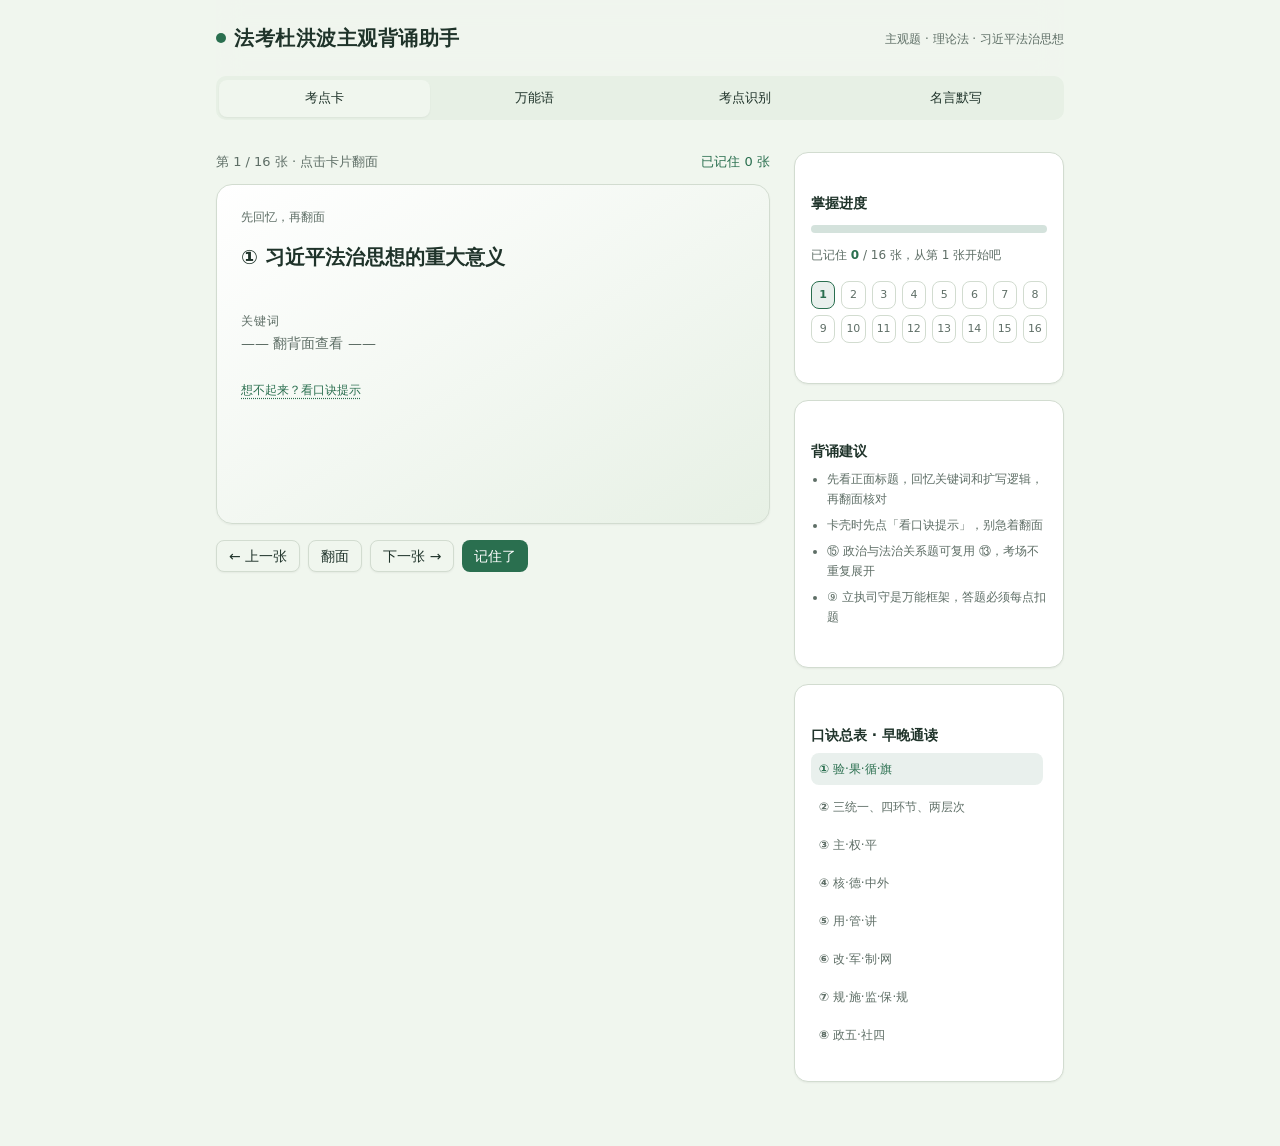
==== commit 8375ecee: "修复子路径部署白屏：改用 HashRouter" ====
--- a/index.html
+++ b/index.html
@@ -4,7 +4,7 @@
     <meta charset="UTF-8" />
     <meta name="viewport" content="width=device-width, initial-scale=1.0" />
     <title>法考杜洪波主观背诵助手</title>
-    <script type="module" crossorigin src="./assets/index-CV7s_MKZ.js"></script>
+    <script type="module" crossorigin src="./assets/index-B9MRhx8H.js"></script>
     <link rel="stylesheet" crossorigin href="./assets/index-WdKrEFxt.css">
   </head>
   <body>
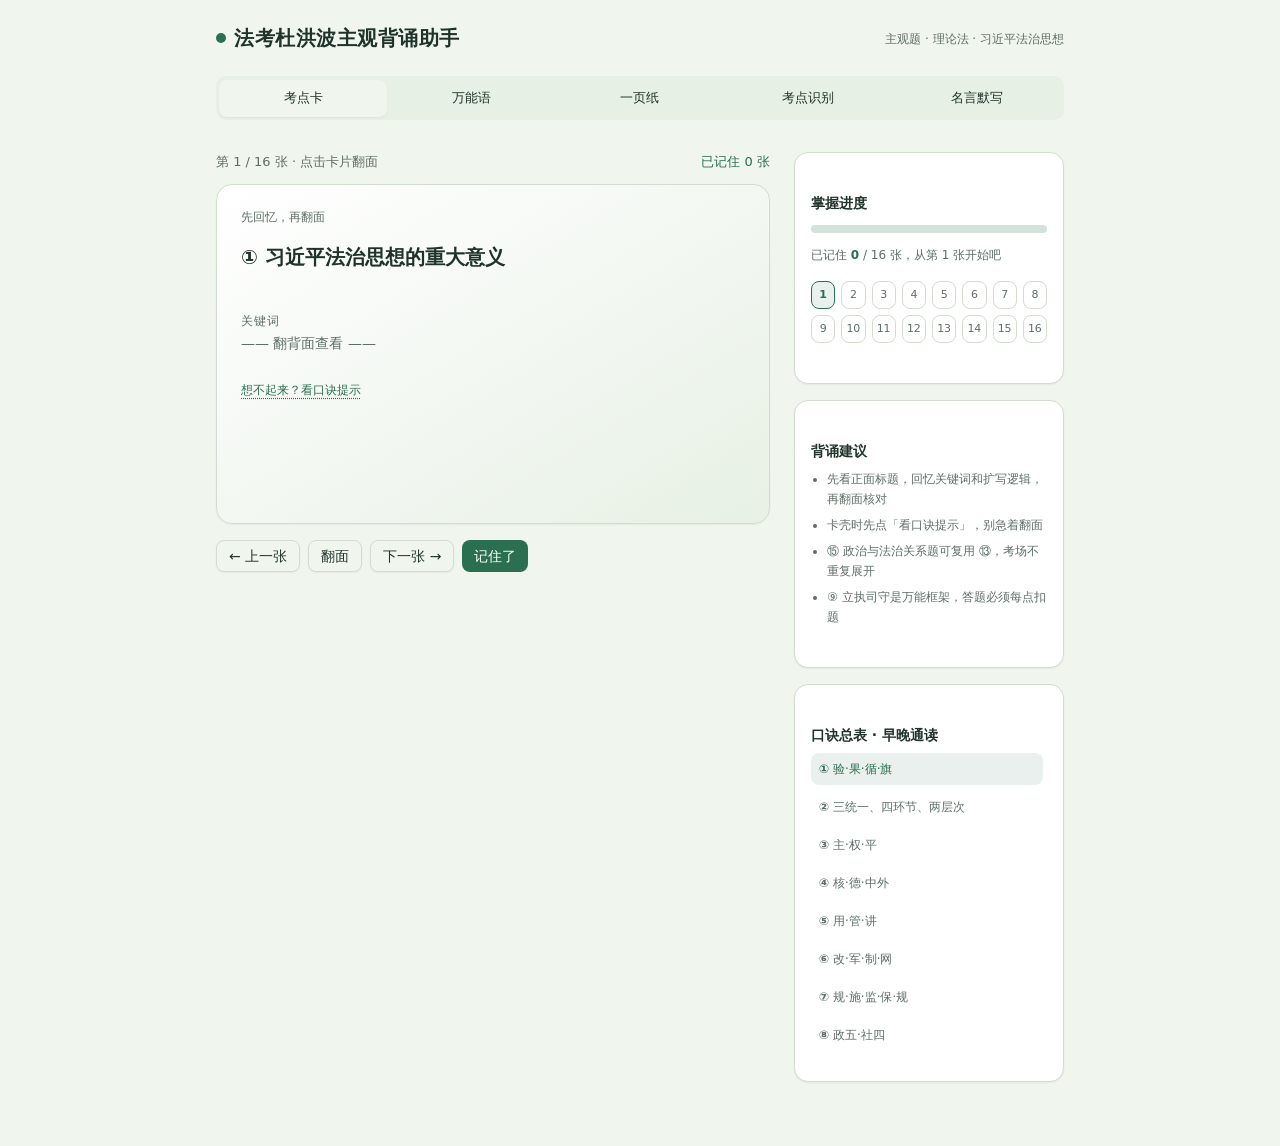
==== commit 8760e2af: "新增一页纸页签：命题模型/四大步骤/帽子定位/热点专题/八大误区" ====
--- a/index.html
+++ b/index.html
@@ -4,8 +4,8 @@
     <meta charset="UTF-8" />
     <meta name="viewport" content="width=device-width, initial-scale=1.0" />
     <title>法考杜洪波主观背诵助手</title>
-    <script type="module" crossorigin src="./assets/index-B9MRhx8H.js"></script>
-    <link rel="stylesheet" crossorigin href="./assets/index-WdKrEFxt.css">
+    <script type="module" crossorigin src="./assets/index-DwBcr4cQ.js"></script>
+    <link rel="stylesheet" crossorigin href="./assets/index-COk5KhuN.css">
   </head>
   <body>
     <div id="root"></div>
--- a/assets/index-COk5KhuN.css
+++ b/assets/index-COk5KhuN.css
@@ -0,0 +1 @@
+*,:before,:after{--tw-border-spacing-x: 0;--tw-border-spacing-y: 0;--tw-translate-x: 0;--tw-translate-y: 0;--tw-rotate: 0;--tw-skew-x: 0;--tw-skew-y: 0;--tw-scale-x: 1;--tw-scale-y: 1;--tw-pan-x: ;--tw-pan-y: ;--tw-pinch-zoom: ;--tw-scroll-snap-strictness: proximity;--tw-gradient-from-position: ;--tw-gradient-via-position: ;--tw-gradient-to-position: ;--tw-ordinal: ;--tw-slashed-zero: ;--tw-numeric-figure: ;--tw-numeric-spacing: ;--tw-numeric-fraction: ;--tw-ring-inset: ;--tw-ring-offset-width: 0px;--tw-ring-offset-color: #fff;--tw-ring-color: rgb(59 130 246 / .5);--tw-ring-offset-shadow: 0 0 #0000;--tw-ring-shadow: 0 0 #0000;--tw-shadow: 0 0 #0000;--tw-shadow-colored: 0 0 #0000;--tw-blur: ;--tw-brightness: ;--tw-contrast: ;--tw-grayscale: ;--tw-hue-rotate: ;--tw-invert: ;--tw-saturate: ;--tw-sepia: ;--tw-drop-shadow: ;--tw-backdrop-blur: ;--tw-backdrop-brightness: ;--tw-backdrop-contrast: ;--tw-backdrop-grayscale: ;--tw-backdrop-hue-rotate: ;--tw-backdrop-invert: ;--tw-backdrop-opacity: ;--tw-backdrop-saturate: ;--tw-backdrop-sepia: ;--tw-contain-size: ;--tw-contain-layout: ;--tw-contain-paint: ;--tw-contain-style: }::backdrop{--tw-border-spacing-x: 0;--tw-border-spacing-y: 0;--tw-translate-x: 0;--tw-translate-y: 0;--tw-rotate: 0;--tw-skew-x: 0;--tw-skew-y: 0;--tw-scale-x: 1;--tw-scale-y: 1;--tw-pan-x: ;--tw-pan-y: ;--tw-pinch-zoom: ;--tw-scroll-snap-strictness: proximity;--tw-gradient-from-position: ;--tw-gradient-via-position: ;--tw-gradient-to-position: ;--tw-ordinal: ;--tw-slashed-zero: ;--tw-numeric-figure: ;--tw-numeric-spacing: ;--tw-numeric-fraction: ;--tw-ring-inset: ;--tw-ring-offset-width: 0px;--tw-ring-offset-color: #fff;--tw-ring-color: rgb(59 130 246 / .5);--tw-ring-offset-shadow: 0 0 #0000;--tw-ring-shadow: 0 0 #0000;--tw-shadow: 0 0 #0000;--tw-shadow-colored: 0 0 #0000;--tw-blur: ;--tw-brightness: ;--tw-contrast: ;--tw-grayscale: ;--tw-hue-rotate: ;--tw-invert: ;--tw-saturate: ;--tw-sepia: ;--tw-drop-shadow: ;--tw-backdrop-blur: ;--tw-backdrop-brightness: ;--tw-backdrop-contrast: ;--tw-backdrop-grayscale: ;--tw-backdrop-hue-rotate: ;--tw-backdrop-invert: ;--tw-backdrop-opacity: ;--tw-backdrop-saturate: ;--tw-backdrop-sepia: ;--tw-contain-size: ;--tw-contain-layout: ;--tw-contain-paint: ;--tw-contain-style: }*,:before,:after{box-sizing:border-box;border-width:0;border-style:solid;border-color:#e5e7eb}:before,:after{--tw-content: ""}html,:host{line-height:1.5;-webkit-text-size-adjust:100%;-moz-tab-size:4;-o-tab-size:4;tab-size:4;font-family:ui-sans-serif,system-ui,sans-serif,"Apple Color Emoji","Segoe UI Emoji",Segoe UI Symbol,"Noto Color Emoji";font-feature-settings:normal;font-variation-settings:normal;-webkit-tap-highlight-color:transparent}body{margin:0;line-height:inherit}hr{height:0;color:inherit;border-top-width:1px}abbr:where([title]){-webkit-text-decoration:underline dotted;text-decoration:underline dotted}h1,h2,h3,h4,h5,h6{font-size:inherit;font-weight:inherit}a{color:inherit;text-decoration:inherit}b,strong{font-weight:bolder}code,kbd,samp,pre{font-family:ui-monospace,SFMono-Regular,Menlo,Monaco,Consolas,Liberation Mono,Courier New,monospace;font-feature-settings:normal;font-variation-settings:normal;font-size:1em}small{font-size:80%}sub,sup{font-size:75%;line-height:0;position:relative;vertical-align:baseline}sub{bottom:-.25em}sup{top:-.5em}table{text-indent:0;border-color:inherit;border-collapse:collapse}button,input,optgroup,select,textarea{font-family:inherit;font-feature-settings:inherit;font-variation-settings:inherit;font-size:100%;font-weight:inherit;line-height:inherit;letter-spacing:inherit;color:inherit;margin:0;padding:0}button,select{text-transform:none}button,input:where([type=button]),input:where([type=reset]),input:where([type=submit]){-webkit-appearance:button;background-color:transparent;background-image:none}:-moz-focusring{outline:auto}:-moz-ui-invalid{box-shadow:none}progress{vertical-align:baseline}::-webkit-inner-spin-button,::-webkit-outer-spin-button{height:auto}[type=search]{-webkit-appearance:textfield;outline-offset:-2px}::-webkit-search-decoration{-webkit-appearance:none}::-webkit-file-upload-button{-webkit-appearance:button;font:inherit}summary{display:list-item}blockquote,dl,dd,h1,h2,h3,h4,h5,h6,hr,figure,p,pre{margin:0}fieldset{margin:0;padding:0}legend{padding:0}ol,ul,menu{list-style:none;margin:0;padding:0}dialog{padding:0}textarea{resize:vertical}input::-moz-placeholder,textarea::-moz-placeholder{opacity:1;color:#9ca3af}input::placeholder,textarea::placeholder{opacity:1;color:#9ca3af}button,[role=button]{cursor:pointer}:disabled{cursor:default}img,svg,video,canvas,audio,iframe,embed,object{display:block;vertical-align:middle}img,video{max-width:100%;height:auto}[hidden]:where(:not([hidden=until-found])){display:none}:root{--background: 110 32% 95%;--foreground: 155 25% 16%;--card: 0 0% 100%;--card-foreground: 155 25% 16%;--popover: 0 0% 100%;--popover-foreground: 155 25% 16%;--primary: 152 45% 30%;--primary-foreground: 0 0% 100%;--secondary: 110 28% 92%;--secondary-foreground: 155 25% 16%;--muted: 110 28% 92%;--muted-foreground: 150 8% 40%;--accent: 110 28% 92%;--accent-foreground: 152 45% 30%;--destructive: 0 62% 48%;--destructive-foreground: 0 0% 98%;--border: 110 15% 84%;--input: 110 15% 84%;--ring: 152 45% 30%;--radius: .625rem;--sidebar-background: 0 0% 98%;--sidebar-foreground: 240 5.3% 26.1%;--sidebar-primary: 240 5.9% 10%;--sidebar-primary-foreground: 0 0% 98%;--sidebar-accent: 240 4.8% 95.9%;--sidebar-accent-foreground: 240 5.9% 10%;--sidebar-border: 220 13% 91%;--sidebar-ring: 217.2 91.2% 59.8%}.dark{--background: 240 10% 3.9%;--foreground: 0 0% 98%;--card: 240 10% 3.9%;--card-foreground: 0 0% 98%;--popover: 240 10% 3.9%;--popover-foreground: 0 0% 98%;--primary: 0 0% 98%;--primary-foreground: 240 5.9% 10%;--secondary: 240 3.7% 15.9%;--secondary-foreground: 0 0% 98%;--muted: 240 3.7% 15.9%;--muted-foreground: 240 5% 64.9%;--accent: 240 3.7% 15.9%;--accent-foreground: 0 0% 98%;--destructive: 0 62.8% 30.6%;--destructive-foreground: 0 0% 98%;--border: 240 3.7% 15.9%;--input: 240 3.7% 15.9%;--ring: 240 4.9% 83.9%;--sidebar-background: 240 5.9% 10%;--sidebar-foreground: 240 4.8% 95.9%;--sidebar-primary: 224.3 76.3% 48%;--sidebar-primary-foreground: 0 0% 100%;--sidebar-accent: 240 3.7% 15.9%;--sidebar-accent-foreground: 240 4.8% 95.9%;--sidebar-border: 240 3.7% 15.9%;--sidebar-ring: 217.2 91.2% 59.8%}*{border-color:hsl(var(--border))}body{background-color:hsl(var(--background));color:hsl(var(--foreground));background-image:radial-gradient(900px 420px at 85% -8%,hsl(152 45% 30% / .07),transparent 60%),radial-gradient(700px 380px at -10% 12%,hsl(95 50% 45% / .08),transparent 60%);background-attachment:fixed}.sr-only{position:absolute;width:1px;height:1px;padding:0;margin:-1px;overflow:hidden;clip:rect(0,0,0,0);white-space:nowrap;border-width:0}.pointer-events-none{pointer-events:none}.visible{visibility:visible}.invisible{visibility:hidden}.fixed{position:fixed}.absolute{position:absolute}.relative{position:relative}.sticky{position:sticky}.inset-0{inset:0}.inset-x-0{left:0;right:0}.inset-y-0{top:0;bottom:0}.-bottom-12{bottom:-3rem}.-left-12{left:-3rem}.-right-12{right:-3rem}.-top-12{top:-3rem}.bottom-0{bottom:0}.left-0{left:0}.left-1\/2{left:50%}.left-2{left:.5rem}.left-\[50\%\]{left:50%}.right-0{right:0}.right-1{right:.25rem}.right-2{right:.5rem}.right-3{right:.75rem}.right-4{right:1rem}.top-0{top:0}.top-1\.5{top:.375rem}.top-1\/2{top:50%}.top-3\.5{top:.875rem}.top-4{top:1rem}.top-\[1px\]{top:1px}.top-\[50\%\]{top:50%}.top-\[60\%\]{top:60%}.top-full{top:100%}.isolate{isolation:isolate}.z-10{z-index:10}.z-20{z-index:20}.z-50{z-index:50}.z-\[1\]{z-index:1}.order-first{order:-9999}.order-last{order:9999}.col-start-2{grid-column-start:2}.row-span-2{grid-row:span 2 / span 2}.row-start-1{grid-row-start:1}.\!m-0{margin:0!important}.-mx-1{margin-left:-.25rem;margin-right:-.25rem}.-my-2{margin-top:-.5rem;margin-bottom:-.5rem}.mx-2{margin-left:.5rem;margin-right:.5rem}.mx-3\.5{margin-left:.875rem;margin-right:.875rem}.mx-auto{margin-left:auto;margin-right:auto}.my-0{margin-top:0;margin-bottom:0}.my-0\.5{margin-top:.125rem;margin-bottom:.125rem}.my-1{margin-top:.25rem;margin-bottom:.25rem}.-ml-4{margin-left:-1rem}.-mt-4{margin-top:-1rem}.mb-2{margin-bottom:.5rem}.mb-3{margin-bottom:.75rem}.mb-6{margin-bottom:1.5rem}.ml-1{margin-left:.25rem}.ml-4{margin-left:1rem}.ml-auto{margin-left:auto}.mt-0\.5{margin-top:.125rem}.mt-1{margin-top:.25rem}.mt-1\.5{margin-top:.375rem}.mt-10{margin-top:2.5rem}.mt-2{margin-top:.5rem}.mt-2\.5{margin-top:.625rem}.mt-3{margin-top:.75rem}.mt-4{margin-top:1rem}.mt-6{margin-top:1.5rem}.mt-auto{margin-top:auto}.line-clamp-1{overflow:hidden;display:-webkit-box;-webkit-box-orient:vertical;-webkit-line-clamp:1}.line-clamp-2{overflow:hidden;display:-webkit-box;-webkit-box-orient:vertical;-webkit-line-clamp:2}.block{display:block}.inline-block{display:inline-block}.flex{display:flex}.inline-flex{display:inline-flex}.table{display:table}.table-caption{display:table-caption}.table-cell{display:table-cell}.table-row{display:table-row}.grid{display:grid}.hidden{display:none}.aspect-square{aspect-ratio:1 / 1}.aspect-video{aspect-ratio:16 / 9}.size-10{width:2.5rem;height:2.5rem}.size-2{width:.5rem;height:.5rem}.size-2\.5{width:.625rem;height:.625rem}.size-3{width:.75rem;height:.75rem}.size-3\.5{width:.875rem;height:.875rem}.size-4{width:1rem;height:1rem}.size-6{width:1.5rem;height:1.5rem}.size-7{width:1.75rem;height:1.75rem}.size-8{width:2rem;height:2rem}.size-9{width:2.25rem;height:2.25rem}.size-auto{width:auto;height:auto}.size-full{width:100%;height:100%}.h-1\.5{height:.375rem}.h-10{height:2.5rem}.h-11{height:2.75rem}.h-12{height:3rem}.h-2{height:.5rem}.h-2\.5{height:.625rem}.h-4{height:1rem}.h-5{height:1.25rem}.h-6{height:1.5rem}.h-7{height:1.75rem}.h-8{height:2rem}.h-9{height:2.25rem}.h-\[1\.15rem\]{height:1.15rem}.h-\[calc\(100\%-1px\)\]{height:calc(100% - 1px)}.h-\[var\(--radix-navigation-menu-viewport-height\)\]{height:var(--radix-navigation-menu-viewport-height)}.h-\[var\(--radix-select-trigger-height\)\]{height:var(--radix-select-trigger-height)}.h-auto{height:auto}.h-full{height:100%}.h-px{height:1px}.h-svh{height:100svh}.max-h-72{max-height:18rem}.max-h-\[300px\]{max-height:300px}.min-h-0{min-height:0px}.min-h-16{min-height:4rem}.min-h-4{min-height:1rem}.min-h-screen{min-height:100vh}.min-h-svh{min-height:100svh}.w-0{width:0px}.w-1{width:.25rem}.w-2{width:.5rem}.w-2\.5{width:.625rem}.w-3{width:.75rem}.w-3\/4{width:75%}.w-4{width:1rem}.w-5{width:1.25rem}.w-64{width:16rem}.w-72{width:18rem}.w-8{width:2rem}.w-9{width:2.25rem}.w-\[100px\]{width:100px}.w-\[46\%\]{width:46%}.w-auto{width:auto}.w-fit{width:-moz-fit-content;width:fit-content}.w-full{width:100%}.w-max{width:-moz-max-content;width:max-content}.w-px{width:1px}.min-w-0{min-width:0px}.min-w-10{min-width:2.5rem}.min-w-5{min-width:1.25rem}.min-w-8{min-width:2rem}.min-w-9{min-width:2.25rem}.min-w-\[12rem\]{min-width:12rem}.min-w-\[8rem\]{min-width:8rem}.min-w-\[var\(--radix-select-trigger-width\)\]{min-width:var(--radix-select-trigger-width)}.max-w-4xl{max-width:56rem}.max-w-\[calc\(100\%-2rem\)\]{max-width:calc(100% - 2rem)}.max-w-max{max-width:-moz-max-content;max-width:max-content}.max-w-sm{max-width:24rem}.flex-1{flex:1 1 0%}.shrink-0{flex-shrink:0}.grow{flex-grow:1}.grow-0{flex-grow:0}.basis-full{flex-basis:100%}.caption-bottom{caption-side:bottom}.border-collapse{border-collapse:collapse}.-translate-x-1\/2{--tw-translate-x: -50%;transform:translate(var(--tw-translate-x),var(--tw-translate-y)) rotate(var(--tw-rotate)) skew(var(--tw-skew-x)) skewY(var(--tw-skew-y)) scaleX(var(--tw-scale-x)) scaleY(var(--tw-scale-y))}.-translate-x-px{--tw-translate-x: -1px;transform:translate(var(--tw-translate-x),var(--tw-translate-y)) rotate(var(--tw-rotate)) skew(var(--tw-skew-x)) skewY(var(--tw-skew-y)) scaleX(var(--tw-scale-x)) scaleY(var(--tw-scale-y))}.-translate-y-1\/2{--tw-translate-y: -50%;transform:translate(var(--tw-translate-x),var(--tw-translate-y)) rotate(var(--tw-rotate)) skew(var(--tw-skew-x)) skewY(var(--tw-skew-y)) scaleX(var(--tw-scale-x)) scaleY(var(--tw-scale-y))}.translate-x-\[-50\%\]{--tw-translate-x: -50%;transform:translate(var(--tw-translate-x),var(--tw-translate-y)) rotate(var(--tw-rotate)) skew(var(--tw-skew-x)) skewY(var(--tw-skew-y)) scaleX(var(--tw-scale-x)) scaleY(var(--tw-scale-y))}.translate-x-px{--tw-translate-x: 1px;transform:translate(var(--tw-translate-x),var(--tw-translate-y)) rotate(var(--tw-rotate)) skew(var(--tw-skew-x)) skewY(var(--tw-skew-y)) scaleX(var(--tw-scale-x)) scaleY(var(--tw-scale-y))}.translate-y-0\.5{--tw-translate-y: .125rem;transform:translate(var(--tw-translate-x),var(--tw-translate-y)) rotate(var(--tw-rotate)) skew(var(--tw-skew-x)) skewY(var(--tw-skew-y)) scaleX(var(--tw-scale-x)) scaleY(var(--tw-scale-y))}.translate-y-\[-50\%\]{--tw-translate-y: -50%;transform:translate(var(--tw-translate-x),var(--tw-translate-y)) rotate(var(--tw-rotate)) skew(var(--tw-skew-x)) skewY(var(--tw-skew-y)) scaleX(var(--tw-scale-x)) scaleY(var(--tw-scale-y))}.translate-y-\[calc\(-50\%_-_2px\)\]{--tw-translate-y: calc(-50% - 2px) ;transform:translate(var(--tw-translate-x),var(--tw-translate-y)) rotate(var(--tw-rotate)) skew(var(--tw-skew-x)) skewY(var(--tw-skew-y)) scaleX(var(--tw-scale-x)) scaleY(var(--tw-scale-y))}.rotate-45{--tw-rotate: 45deg;transform:translate(var(--tw-translate-x),var(--tw-translate-y)) rotate(var(--tw-rotate)) skew(var(--tw-skew-x)) skewY(var(--tw-skew-y)) scaleX(var(--tw-scale-x)) scaleY(var(--tw-scale-y))}.rotate-90{--tw-rotate: 90deg;transform:translate(var(--tw-translate-x),var(--tw-translate-y)) rotate(var(--tw-rotate)) skew(var(--tw-skew-x)) skewY(var(--tw-skew-y)) scaleX(var(--tw-scale-x)) scaleY(var(--tw-scale-y))}.transform{transform:translate(var(--tw-translate-x),var(--tw-translate-y)) rotate(var(--tw-rotate)) skew(var(--tw-skew-x)) skewY(var(--tw-skew-y)) scaleX(var(--tw-scale-x)) scaleY(var(--tw-scale-y))}@keyframes caret-blink{0%,70%,to{opacity:1}20%,50%{opacity:0}}.animate-caret-blink{animation:caret-blink 1.25s ease-out infinite}@keyframes pulse{50%{opacity:.5}}.animate-pulse{animation:pulse 2s cubic-bezier(.4,0,.6,1) infinite}@keyframes spin{to{transform:rotate(360deg)}}.animate-spin{animation:spin 1s linear infinite}.cursor-default{cursor:default}.cursor-pointer{cursor:pointer}.cursor-text{cursor:text}.touch-none{touch-action:none}.select-none{-webkit-user-select:none;-moz-user-select:none;user-select:none}.resize-none{resize:none}.scroll-my-1{scroll-margin-top:.25rem;scroll-margin-bottom:.25rem}.scroll-py-1{scroll-padding-top:.25rem;scroll-padding-bottom:.25rem}.list-disc{list-style-type:disc}.list-none{list-style-type:none}.auto-rows-min{grid-auto-rows:min-content}.grid-cols-5{grid-template-columns:repeat(5,minmax(0,1fr))}.grid-cols-8{grid-template-columns:repeat(8,minmax(0,1fr))}.grid-cols-\[0_1fr\]{grid-template-columns:0 1fr}.grid-rows-\[auto_auto\]{grid-template-rows:auto auto}.flex-row{flex-direction:row}.flex-col{flex-direction:column}.flex-col-reverse{flex-direction:column-reverse}.flex-wrap{flex-wrap:wrap}.place-content-center{place-content:center}.items-start{align-items:flex-start}.items-end{align-items:flex-end}.items-center{align-items:center}.items-baseline{align-items:baseline}.items-stretch{align-items:stretch}.justify-start{justify-content:flex-start}.justify-center{justify-content:center}.justify-between{justify-content:space-between}.justify-items-start{justify-items:start}.gap-0\.5{gap:.125rem}.gap-1{gap:.25rem}.gap-1\.5{gap:.375rem}.gap-2{gap:.5rem}.gap-2\.5{gap:.625rem}.gap-3{gap:.75rem}.gap-4{gap:1rem}.gap-6{gap:1.5rem}.gap-7{gap:1.75rem}.gap-\[--spacing\(var\(--gap\)\)\]{gap:var(--spacing(var(--gap)))}.gap-y-0\.5{row-gap:.125rem}.space-y-1\.5>:not([hidden])~:not([hidden]){--tw-space-y-reverse: 0;margin-top:calc(.375rem * calc(1 - var(--tw-space-y-reverse)));margin-bottom:calc(.375rem * var(--tw-space-y-reverse))}.space-y-2>:not([hidden])~:not([hidden]){--tw-space-y-reverse: 0;margin-top:calc(.5rem * calc(1 - var(--tw-space-y-reverse)));margin-bottom:calc(.5rem * var(--tw-space-y-reverse))}.space-y-2\.5>:not([hidden])~:not([hidden]){--tw-space-y-reverse: 0;margin-top:calc(.625rem * calc(1 - var(--tw-space-y-reverse)));margin-bottom:calc(.625rem * var(--tw-space-y-reverse))}.space-y-3>:not([hidden])~:not([hidden]){--tw-space-y-reverse: 0;margin-top:calc(.75rem * calc(1 - var(--tw-space-y-reverse)));margin-bottom:calc(.75rem * var(--tw-space-y-reverse))}.space-y-4>:not([hidden])~:not([hidden]){--tw-space-y-reverse: 0;margin-top:calc(1rem * calc(1 - var(--tw-space-y-reverse)));margin-bottom:calc(1rem * var(--tw-space-y-reverse))}.space-y-6>:not([hidden])~:not([hidden]){--tw-space-y-reverse: 0;margin-top:calc(1.5rem * calc(1 - var(--tw-space-y-reverse)));margin-bottom:calc(1.5rem * var(--tw-space-y-reverse))}.space-y-8>:not([hidden])~:not([hidden]){--tw-space-y-reverse: 0;margin-top:calc(2rem * calc(1 - var(--tw-space-y-reverse)));margin-bottom:calc(2rem * var(--tw-space-y-reverse))}.self-start{align-self:flex-start}.self-stretch{align-self:stretch}.justify-self-end{justify-self:end}.overflow-auto{overflow:auto}.overflow-hidden{overflow:hidden}.overflow-x-auto{overflow-x:auto}.overflow-y-auto{overflow-y:auto}.overflow-x-hidden{overflow-x:hidden}.whitespace-nowrap{white-space:nowrap}.whitespace-pre-line{white-space:pre-line}.text-balance{text-wrap:balance}.break-words{overflow-wrap:break-word}.rounded-2xl{border-radius:1rem}.rounded-\[2px\]{border-radius:2px}.rounded-\[4px\]{border-radius:4px}.rounded-\[calc\(var\(--radius\)-5px\)\]{border-radius:calc(var(--radius) - 5px)}.rounded-\[inherit\]{border-radius:inherit}.rounded-full{border-radius:9999px}.rounded-lg{border-radius:var(--radius)}.rounded-md{border-radius:calc(var(--radius) - 2px)}.rounded-none{border-radius:0}.rounded-sm{border-radius:calc(var(--radius) - 4px)}.rounded-xl{border-radius:calc(var(--radius) + 4px)}.rounded-xs{border-radius:calc(var(--radius) - 6px)}.rounded-l-md{border-top-left-radius:calc(var(--radius) - 2px);border-bottom-left-radius:calc(var(--radius) - 2px)}.rounded-r-md{border-top-right-radius:calc(var(--radius) - 2px);border-bottom-right-radius:calc(var(--radius) - 2px)}.rounded-r-xl{border-top-right-radius:calc(var(--radius) + 4px);border-bottom-right-radius:calc(var(--radius) + 4px)}.rounded-tl-sm{border-top-left-radius:calc(var(--radius) - 4px)}.border{border-width:1px}.border-0{border-width:0px}.border-\[1\.5px\]{border-width:1.5px}.border-y{border-top-width:1px;border-bottom-width:1px}.border-b{border-bottom-width:1px}.border-l{border-left-width:1px}.border-l-\[3px\]{border-left-width:3px}.border-r{border-right-width:1px}.border-t{border-top-width:1px}.border-dashed{border-style:dashed}.border-\[hsl\(152_45\%_30\%\)\]{--tw-border-opacity: 1;border-color:hsl(152 45% 30% / var(--tw-border-opacity, 1))}.border-border{border-color:hsl(var(--border))}.border-border\/50{border-color:hsl(var(--border) / .5)}.border-destructive{--tw-border-opacity: 1;border-color:hsl(var(--destructive) / var(--tw-border-opacity, 1))}.border-emerald-600{--tw-border-opacity: 1;border-color:rgb(5 150 105 / var(--tw-border-opacity, 1))}.border-emerald-600\/50{border-color:#05966980}.border-emerald-600\/60{border-color:#05966999}.border-input{border-color:hsl(var(--input))}.border-primary{border-color:hsl(var(--primary))}.border-primary\/20{border-color:hsl(var(--primary) / .2)}.border-primary\/30{border-color:hsl(var(--primary) / .3)}.border-red-400\/60{border-color:#f8717199}.border-sidebar-border{border-color:hsl(var(--sidebar-border))}.border-transparent{border-color:transparent}.border-l-transparent{border-left-color:transparent}.border-t-transparent{border-top-color:transparent}.bg-\[hsl\(152_45\%_30\%\/0\.12\)\]{background-color:#2a6f4f1f}.bg-accent{background-color:hsl(var(--accent))}.bg-background{background-color:hsl(var(--background))}.bg-background\/90{background-color:hsl(var(--background) / .9)}.bg-black\/50{background-color:#00000080}.bg-border{background-color:hsl(var(--border))}.bg-card{background-color:hsl(var(--card))}.bg-destructive{--tw-bg-opacity: 1;background-color:hsl(var(--destructive) / var(--tw-bg-opacity, 1))}.bg-emerald-500\/10{background-color:#10b9811a}.bg-emerald-500\/15{background-color:#10b98126}.bg-foreground{background-color:hsl(var(--foreground))}.bg-input{background-color:hsl(var(--input))}.bg-muted{background-color:hsl(var(--muted))}.bg-muted\/50{background-color:hsl(var(--muted) / .5)}.bg-popover{background-color:hsl(var(--popover))}.bg-primary{background-color:hsl(var(--primary))}.bg-primary\/10{background-color:hsl(var(--primary) / .1)}.bg-primary\/20{background-color:hsl(var(--primary) / .2)}.bg-primary\/5{background-color:hsl(var(--primary) / .05)}.bg-red-400\/10{background-color:#f871711a}.bg-red-500\/5{background-color:#ef44440d}.bg-secondary{background-color:hsl(var(--secondary))}.bg-secondary\/60{background-color:hsl(var(--secondary) / .6)}.bg-sidebar{background-color:hsl(var(--sidebar-background))}.bg-sidebar-border{background-color:hsl(var(--sidebar-border))}.bg-transparent{background-color:transparent}.bg-white{--tw-bg-opacity: 1;background-color:rgb(255 255 255 / var(--tw-bg-opacity, 1))}.bg-gradient-to-br{background-image:linear-gradient(to bottom right,var(--tw-gradient-stops))}.from-card{--tw-gradient-from: hsl(var(--card)) var(--tw-gradient-from-position);--tw-gradient-to: hsl(var(--card) / 0) var(--tw-gradient-to-position);--tw-gradient-stops: var(--tw-gradient-from), var(--tw-gradient-to)}.from-secondary{--tw-gradient-from: hsl(var(--secondary)) var(--tw-gradient-from-position);--tw-gradient-to: hsl(var(--secondary) / 0) var(--tw-gradient-to-position);--tw-gradient-stops: var(--tw-gradient-from), var(--tw-gradient-to)}.to-card{--tw-gradient-to: hsl(var(--card)) var(--tw-gradient-to-position)}.to-secondary{--tw-gradient-to: hsl(var(--secondary)) var(--tw-gradient-to-position)}.fill-current{fill:currentColor}.fill-foreground{fill:hsl(var(--foreground))}.fill-primary{fill:hsl(var(--primary))}.p-0{padding:0}.p-1{padding:.25rem}.p-2{padding:.5rem}.p-3{padding:.75rem}.p-3\.5{padding:.875rem}.p-4{padding:1rem}.p-6{padding:1.5rem}.p-\[3px\]{padding:3px}.p-px{padding:1px}.px-1{padding-left:.25rem;padding-right:.25rem}.px-1\.5{padding-left:.375rem;padding-right:.375rem}.px-2{padding-left:.5rem;padding-right:.5rem}.px-2\.5{padding-left:.625rem;padding-right:.625rem}.px-3{padding-left:.75rem;padding-right:.75rem}.px-4{padding-left:1rem;padding-right:1rem}.px-6{padding-left:1.5rem;padding-right:1.5rem}.py-0\.5{padding-top:.125rem;padding-bottom:.125rem}.py-1{padding-top:.25rem;padding-bottom:.25rem}.py-1\.5{padding-top:.375rem;padding-bottom:.375rem}.py-10{padding-top:2.5rem;padding-bottom:2.5rem}.py-2{padding-top:.5rem;padding-bottom:.5rem}.py-2\.5{padding-top:.625rem;padding-bottom:.625rem}.py-3{padding-top:.75rem;padding-bottom:.75rem}.py-4{padding-top:1rem;padding-bottom:1rem}.py-6{padding-top:1.5rem;padding-bottom:1.5rem}.pb-16{padding-bottom:4rem}.pb-3{padding-bottom:.75rem}.pb-4{padding-bottom:1rem}.pl-2{padding-left:.5rem}.pl-3{padding-left:.75rem}.pl-4{padding-left:1rem}.pl-8{padding-left:2rem}.pr-1{padding-right:.25rem}.pr-2{padding-right:.5rem}.pr-2\.5{padding-right:.625rem}.pr-3{padding-right:.75rem}.pr-8{padding-right:2rem}.pt-0{padding-top:0}.pt-1{padding-top:.25rem}.pt-3{padding-top:.75rem}.pt-4{padding-top:1rem}.pt-6{padding-top:1.5rem}.text-left{text-align:left}.text-center{text-align:center}.align-top{vertical-align:top}.align-middle{vertical-align:middle}.font-mono{font-family:ui-monospace,SFMono-Regular,Menlo,Monaco,Consolas,Liberation Mono,Courier New,monospace}.font-sans{font-family:ui-sans-serif,system-ui,sans-serif,"Apple Color Emoji","Segoe UI Emoji",Segoe UI Symbol,"Noto Color Emoji"}.text-5xl{font-size:3rem;line-height:1}.text-\[0\.8rem\]{font-size:.8rem}.text-\[11px\]{font-size:11px}.text-\[13\.5px\]{font-size:13.5px}.text-\[13px\]{font-size:13px}.text-\[14px\]{font-size:14px}.text-\[15px\]{font-size:15px}.text-base{font-size:1rem;line-height:1.5rem}.text-lg{font-size:1.125rem;line-height:1.75rem}.text-sm{font-size:.875rem;line-height:1.25rem}.text-sm\/relaxed{font-size:.875rem;line-height:1.625}.text-xl{font-size:1.25rem;line-height:1.75rem}.text-xs{font-size:.75rem;line-height:1rem}.font-bold{font-weight:700}.font-medium{font-weight:500}.font-normal{font-weight:400}.font-semibold{font-weight:600}.tabular-nums{--tw-numeric-spacing: tabular-nums;font-variant-numeric:var(--tw-ordinal) var(--tw-slashed-zero) var(--tw-numeric-figure) var(--tw-numeric-spacing) var(--tw-numeric-fraction)}.leading-5{line-height:1.25rem}.leading-6{line-height:1.5rem}.leading-7{line-height:1.75rem}.leading-8{line-height:2rem}.leading-none{line-height:1}.leading-normal{line-height:1.5}.leading-snug{line-height:1.375}.tracking-tight{letter-spacing:-.025em}.tracking-wide{letter-spacing:.025em}.tracking-widest{letter-spacing:.1em}.text-\[hsl\(152_45\%_30\%\)\]{--tw-text-opacity: 1;color:hsl(152 45% 30% / var(--tw-text-opacity, 1))}.text-accent-foreground{color:hsl(var(--accent-foreground))}.text-background{color:hsl(var(--background))}.text-card-foreground{color:hsl(var(--card-foreground))}.text-current{color:currentColor}.text-destructive{--tw-text-opacity: 1;color:hsl(var(--destructive) / var(--tw-text-opacity, 1))}.text-emerald-700{--tw-text-opacity: 1;color:rgb(4 120 87 / var(--tw-text-opacity, 1))}.text-foreground{color:hsl(var(--foreground))}.text-muted-foreground{color:hsl(var(--muted-foreground))}.text-popover-foreground{color:hsl(var(--popover-foreground))}.text-primary{color:hsl(var(--primary))}.text-primary-foreground{color:hsl(var(--primary-foreground))}.text-primary\/90{color:hsl(var(--primary) / .9)}.text-secondary-foreground{color:hsl(var(--secondary-foreground))}.text-sidebar-foreground{color:hsl(var(--sidebar-foreground))}.text-sidebar-foreground\/70{color:hsl(var(--sidebar-foreground) / .7)}.text-white{--tw-text-opacity: 1;color:rgb(255 255 255 / var(--tw-text-opacity, 1))}.underline{text-decoration-line:underline}.decoration-dotted{text-decoration-style:dotted}.underline-offset-4{text-underline-offset:4px}.opacity-0{opacity:0}.opacity-50{opacity:.5}.opacity-70{opacity:.7}.shadow{--tw-shadow: 0 1px 3px 0 rgb(0 0 0 / .1), 0 1px 2px -1px rgb(0 0 0 / .1);--tw-shadow-colored: 0 1px 3px 0 var(--tw-shadow-color), 0 1px 2px -1px var(--tw-shadow-color);box-shadow:var(--tw-ring-offset-shadow, 0 0 #0000),var(--tw-ring-shadow, 0 0 #0000),var(--tw-shadow)}.shadow-\[0_0_0_1px_hsl\(var\(--sidebar-border\)\)\]{--tw-shadow: 0 0 0 1px hsl(var(--sidebar-border));--tw-shadow-colored: 0 0 0 1px var(--tw-shadow-color);box-shadow:var(--tw-ring-offset-shadow, 0 0 #0000),var(--tw-ring-shadow, 0 0 #0000),var(--tw-shadow)}.shadow-lg{--tw-shadow: 0 10px 15px -3px rgb(0 0 0 / .1), 0 4px 6px -4px rgb(0 0 0 / .1);--tw-shadow-colored: 0 10px 15px -3px var(--tw-shadow-color), 0 4px 6px -4px var(--tw-shadow-color);box-shadow:var(--tw-ring-offset-shadow, 0 0 #0000),var(--tw-ring-shadow, 0 0 #0000),var(--tw-shadow)}.shadow-md{--tw-shadow: 0 4px 6px -1px rgb(0 0 0 / .1), 0 2px 4px -2px rgb(0 0 0 / .1);--tw-shadow-colored: 0 4px 6px -1px var(--tw-shadow-color), 0 2px 4px -2px var(--tw-shadow-color);box-shadow:var(--tw-ring-offset-shadow, 0 0 #0000),var(--tw-ring-shadow, 0 0 #0000),var(--tw-shadow)}.shadow-none{--tw-shadow: 0 0 #0000;--tw-shadow-colored: 0 0 #0000;box-shadow:var(--tw-ring-offset-shadow, 0 0 #0000),var(--tw-ring-shadow, 0 0 #0000),var(--tw-shadow)}.shadow-sm{--tw-shadow: 0 1px 2px 0 rgb(0 0 0 / .05);--tw-shadow-colored: 0 1px 2px 0 var(--tw-shadow-color);box-shadow:var(--tw-ring-offset-shadow, 0 0 #0000),var(--tw-ring-shadow, 0 0 #0000),var(--tw-shadow)}.shadow-xl{--tw-shadow: 0 20px 25px -5px rgb(0 0 0 / .1), 0 8px 10px -6px rgb(0 0 0 / .1);--tw-shadow-colored: 0 20px 25px -5px var(--tw-shadow-color), 0 8px 10px -6px var(--tw-shadow-color);box-shadow:var(--tw-ring-offset-shadow, 0 0 #0000),var(--tw-ring-shadow, 0 0 #0000),var(--tw-shadow)}.shadow-xs{--tw-shadow: 0 1px 2px 0 rgb(0 0 0 / .05);--tw-shadow-colored: 0 1px 2px 0 var(--tw-shadow-color);box-shadow:var(--tw-ring-offset-shadow, 0 0 #0000),var(--tw-ring-shadow, 0 0 #0000),var(--tw-shadow)}.outline-none{outline:2px solid transparent;outline-offset:2px}.outline{outline-style:solid}.ring-0{--tw-ring-offset-shadow: var(--tw-ring-inset) 0 0 0 var(--tw-ring-offset-width) var(--tw-ring-offset-color);--tw-ring-shadow: var(--tw-ring-inset) 0 0 0 calc(0px + var(--tw-ring-offset-width)) var(--tw-ring-color);box-shadow:var(--tw-ring-offset-shadow),var(--tw-ring-shadow),var(--tw-shadow, 0 0 #0000)}.ring-ring\/50{--tw-ring-color: hsl(var(--ring) / .5)}.ring-sidebar-ring{--tw-ring-color: hsl(var(--sidebar-ring))}.ring-offset-background{--tw-ring-offset-color: hsl(var(--background))}.filter{filter:var(--tw-blur) var(--tw-brightness) var(--tw-contrast) var(--tw-grayscale) var(--tw-hue-rotate) var(--tw-invert) var(--tw-saturate) var(--tw-sepia) var(--tw-drop-shadow)}.backdrop-blur-md{--tw-backdrop-blur: blur(12px);-webkit-backdrop-filter:var(--tw-backdrop-blur) var(--tw-backdrop-brightness) var(--tw-backdrop-contrast) var(--tw-backdrop-grayscale) var(--tw-backdrop-hue-rotate) var(--tw-backdrop-invert) var(--tw-backdrop-opacity) var(--tw-backdrop-saturate) var(--tw-backdrop-sepia);backdrop-filter:var(--tw-backdrop-blur) var(--tw-backdrop-brightness) var(--tw-backdrop-contrast) var(--tw-backdrop-grayscale) var(--tw-backdrop-hue-rotate) var(--tw-backdrop-invert) var(--tw-backdrop-opacity) var(--tw-backdrop-saturate) var(--tw-backdrop-sepia)}.transition{transition-property:color,background-color,border-color,text-decoration-color,fill,stroke,opacity,box-shadow,transform,filter,backdrop-filter;transition-timing-function:cubic-bezier(.4,0,.2,1);transition-duration:.15s}.transition-\[color\,box-shadow\]{transition-property:color,box-shadow;transition-timing-function:cubic-bezier(.4,0,.2,1);transition-duration:.15s}.transition-\[left\,right\,width\]{transition-property:left,right,width;transition-timing-function:cubic-bezier(.4,0,.2,1);transition-duration:.15s}.transition-\[margin\,opacity\]{transition-property:margin,opacity;transition-timing-function:cubic-bezier(.4,0,.2,1);transition-duration:.15s}.transition-\[width\,height\,padding\]{transition-property:width,height,padding;transition-timing-function:cubic-bezier(.4,0,.2,1);transition-duration:.15s}.transition-\[width\]{transition-property:width;transition-timing-function:cubic-bezier(.4,0,.2,1);transition-duration:.15s}.transition-all{transition-property:all;transition-timing-function:cubic-bezier(.4,0,.2,1);transition-duration:.15s}.transition-colors{transition-property:color,background-color,border-color,text-decoration-color,fill,stroke;transition-timing-function:cubic-bezier(.4,0,.2,1);transition-duration:.15s}.transition-none{transition-property:none}.transition-opacity{transition-property:opacity;transition-timing-function:cubic-bezier(.4,0,.2,1);transition-duration:.15s}.transition-shadow{transition-property:box-shadow;transition-timing-function:cubic-bezier(.4,0,.2,1);transition-duration:.15s}.transition-transform{transition-property:transform;transition-timing-function:cubic-bezier(.4,0,.2,1);transition-duration:.15s}.duration-100{transition-duration:.1s}.duration-1000{transition-duration:1s}.duration-200{transition-duration:.2s}.duration-300{transition-duration:.3s}.ease-in-out{transition-timing-function:cubic-bezier(.4,0,.2,1)}.ease-linear{transition-timing-function:linear}@keyframes enter{0%{opacity:var(--tw-enter-opacity, 1);transform:translate3d(var(--tw-enter-translate-x, 0),var(--tw-enter-translate-y, 0),0) scale3d(var(--tw-enter-scale, 1),var(--tw-enter-scale, 1),var(--tw-enter-scale, 1)) rotate(var(--tw-enter-rotate, 0))}}@keyframes exit{to{opacity:var(--tw-exit-opacity, 1);transform:translate3d(var(--tw-exit-translate-x, 0),var(--tw-exit-translate-y, 0),0) scale3d(var(--tw-exit-scale, 1),var(--tw-exit-scale, 1),var(--tw-exit-scale, 1)) rotate(var(--tw-exit-rotate, 0))}}.animate-in{animation-name:enter;animation-duration:.15s;--tw-enter-opacity: initial;--tw-enter-scale: initial;--tw-enter-rotate: initial;--tw-enter-translate-x: initial;--tw-enter-translate-y: initial}.fade-in-0{--tw-enter-opacity: 0}.zoom-in-95{--tw-enter-scale: .95}.duration-100{animation-duration:.1s}.duration-1000{animation-duration:1s}.duration-200{animation-duration:.2s}.duration-300{animation-duration:.3s}.ease-in-out{animation-timing-function:cubic-bezier(.4,0,.2,1)}.ease-linear{animation-timing-function:linear}.\[--cell-size\:--spacing\(8\)\]{--cell-size: var(--spacing(8))}.selection\:bg-primary *::-moz-selection{background-color:hsl(var(--primary))}.selection\:bg-primary *::selection{background-color:hsl(var(--primary))}.selection\:text-primary-foreground *::-moz-selection{color:hsl(var(--primary-foreground))}.selection\:text-primary-foreground *::selection{color:hsl(var(--primary-foreground))}.selection\:bg-primary::-moz-selection{background-color:hsl(var(--primary))}.selection\:bg-primary::selection{background-color:hsl(var(--primary))}.selection\:text-primary-foreground::-moz-selection{color:hsl(var(--primary-foreground))}.selection\:text-primary-foreground::selection{color:hsl(var(--primary-foreground))}.file\:inline-flex::file-selector-button{display:inline-flex}.file\:h-7::file-selector-button{height:1.75rem}.file\:border-0::file-selector-button{border-width:0px}.file\:bg-transparent::file-selector-button{background-color:transparent}.file\:text-sm::file-selector-button{font-size:.875rem;line-height:1.25rem}.file\:font-medium::file-selector-button{font-weight:500}.file\:text-foreground::file-selector-button{color:hsl(var(--foreground))}.placeholder\:text-muted-foreground::-moz-placeholder{color:hsl(var(--muted-foreground))}.placeholder\:text-muted-foreground::placeholder{color:hsl(var(--muted-foreground))}.after\:absolute:after{content:var(--tw-content);position:absolute}.after\:-inset-2:after{content:var(--tw-content);inset:-.5rem}.after\:inset-y-0:after{content:var(--tw-content);top:0;bottom:0}.after\:left-1\/2:after{content:var(--tw-content);left:50%}.after\:w-1:after{content:var(--tw-content);width:.25rem}.after\:w-\[2px\]:after{content:var(--tw-content);width:2px}.after\:-translate-x-1\/2:after{content:var(--tw-content);--tw-translate-x: -50%;transform:translate(var(--tw-translate-x),var(--tw-translate-y)) rotate(var(--tw-rotate)) skew(var(--tw-skew-x)) skewY(var(--tw-skew-y)) scaleX(var(--tw-scale-x)) scaleY(var(--tw-scale-y))}.first\:mt-0:first-child{margin-top:0}.first\:rounded-l-md:first-child{border-top-left-radius:calc(var(--radius) - 2px);border-bottom-left-radius:calc(var(--radius) - 2px)}.first\:border-l:first-child{border-left-width:1px}.last\:mt-0:last-child{margin-top:0}.last\:rounded-r-md:last-child{border-top-right-radius:calc(var(--radius) - 2px);border-bottom-right-radius:calc(var(--radius) - 2px)}.last\:border-b-0:last-child{border-bottom-width:0px}.hover\:border-\[hsl\(152_45\%_30\%\)\]:hover{--tw-border-opacity: 1;border-color:hsl(152 45% 30% / var(--tw-border-opacity, 1))}.hover\:border-primary:hover{border-color:hsl(var(--primary))}.hover\:bg-accent:hover{background-color:hsl(var(--accent))}.hover\:bg-destructive\/90:hover{background-color:hsl(var(--destructive) / .9)}.hover\:bg-emerald-500\/20:hover{background-color:#10b98133}.hover\:bg-muted:hover{background-color:hsl(var(--muted))}.hover\:bg-muted\/50:hover{background-color:hsl(var(--muted) / .5)}.hover\:bg-primary\/90:hover{background-color:hsl(var(--primary) / .9)}.hover\:bg-secondary:hover{background-color:hsl(var(--secondary))}.hover\:bg-secondary\/80:hover{background-color:hsl(var(--secondary) / .8)}.hover\:bg-sidebar-accent:hover{background-color:hsl(var(--sidebar-accent))}.hover\:text-accent-foreground:hover{color:hsl(var(--accent-foreground))}.hover\:text-foreground:hover{color:hsl(var(--foreground))}.hover\:text-muted-foreground:hover{color:hsl(var(--muted-foreground))}.hover\:text-sidebar-accent-foreground:hover{color:hsl(var(--sidebar-accent-foreground))}.hover\:underline:hover{text-decoration-line:underline}.hover\:no-underline:hover{text-decoration-line:none}.hover\:opacity-100:hover{opacity:1}.hover\:shadow-\[0_0_0_1px_hsl\(var\(--sidebar-accent\)\)\]:hover{--tw-shadow: 0 0 0 1px hsl(var(--sidebar-accent));--tw-shadow-colored: 0 0 0 1px var(--tw-shadow-color);box-shadow:var(--tw-ring-offset-shadow, 0 0 #0000),var(--tw-ring-shadow, 0 0 #0000),var(--tw-shadow)}.hover\:ring-4:hover{--tw-ring-offset-shadow: var(--tw-ring-inset) 0 0 0 var(--tw-ring-offset-width) var(--tw-ring-offset-color);--tw-ring-shadow: var(--tw-ring-inset) 0 0 0 calc(4px + var(--tw-ring-offset-width)) var(--tw-ring-color);box-shadow:var(--tw-ring-offset-shadow),var(--tw-ring-shadow),var(--tw-shadow, 0 0 #0000)}.hover\:after\:bg-sidebar-border:hover:after{content:var(--tw-content);background-color:hsl(var(--sidebar-border))}.focus\:z-10:focus{z-index:10}.focus\:bg-accent:focus{background-color:hsl(var(--accent))}.focus\:text-accent-foreground:focus{color:hsl(var(--accent-foreground))}.focus\:ring-2:focus{--tw-ring-offset-shadow: var(--tw-ring-inset) 0 0 0 var(--tw-ring-offset-width) var(--tw-ring-offset-color);--tw-ring-shadow: var(--tw-ring-inset) 0 0 0 calc(2px + var(--tw-ring-offset-width)) var(--tw-ring-color);box-shadow:var(--tw-ring-offset-shadow),var(--tw-ring-shadow),var(--tw-shadow, 0 0 #0000)}.focus\:ring-ring:focus{--tw-ring-color: hsl(var(--ring))}.focus\:ring-offset-2:focus{--tw-ring-offset-width: 2px}.focus-visible\:z-10:focus-visible{z-index:10}.focus-visible\:border-ring:focus-visible{border-color:hsl(var(--ring))}.focus-visible\:outline-1:focus-visible{outline-width:1px}.focus-visible\:outline-ring:focus-visible{outline-color:hsl(var(--ring))}.focus-visible\:ring-0:focus-visible{--tw-ring-offset-shadow: var(--tw-ring-inset) 0 0 0 var(--tw-ring-offset-width) var(--tw-ring-offset-color);--tw-ring-shadow: var(--tw-ring-inset) 0 0 0 calc(0px + var(--tw-ring-offset-width)) var(--tw-ring-color);box-shadow:var(--tw-ring-offset-shadow),var(--tw-ring-shadow),var(--tw-shadow, 0 0 #0000)}.focus-visible\:ring-1:focus-visible{--tw-ring-offset-shadow: var(--tw-ring-inset) 0 0 0 var(--tw-ring-offset-width) var(--tw-ring-offset-color);--tw-ring-shadow: var(--tw-ring-inset) 0 0 0 calc(1px + var(--tw-ring-offset-width)) var(--tw-ring-color);box-shadow:var(--tw-ring-offset-shadow),var(--tw-ring-shadow),var(--tw-shadow, 0 0 #0000)}.focus-visible\:ring-2:focus-visible{--tw-ring-offset-shadow: var(--tw-ring-inset) 0 0 0 var(--tw-ring-offset-width) var(--tw-ring-offset-color);--tw-ring-shadow: var(--tw-ring-inset) 0 0 0 calc(2px + var(--tw-ring-offset-width)) var(--tw-ring-color);box-shadow:var(--tw-ring-offset-shadow),var(--tw-ring-shadow),var(--tw-shadow, 0 0 #0000)}.focus-visible\:ring-4:focus-visible{--tw-ring-offset-shadow: var(--tw-ring-inset) 0 0 0 var(--tw-ring-offset-width) var(--tw-ring-offset-color);--tw-ring-shadow: var(--tw-ring-inset) 0 0 0 calc(4px + var(--tw-ring-offset-width)) var(--tw-ring-color);box-shadow:var(--tw-ring-offset-shadow),var(--tw-ring-shadow),var(--tw-shadow, 0 0 #0000)}.focus-visible\:ring-\[3px\]:focus-visible{--tw-ring-offset-shadow: var(--tw-ring-inset) 0 0 0 var(--tw-ring-offset-width) var(--tw-ring-offset-color);--tw-ring-shadow: var(--tw-ring-inset) 0 0 0 calc(3px + var(--tw-ring-offset-width)) var(--tw-ring-color);box-shadow:var(--tw-ring-offset-shadow),var(--tw-ring-shadow),var(--tw-shadow, 0 0 #0000)}.focus-visible\:ring-destructive\/20:focus-visible{--tw-ring-color: hsl(var(--destructive) / .2)}.focus-visible\:ring-ring:focus-visible{--tw-ring-color: hsl(var(--ring))}.focus-visible\:ring-ring\/50:focus-visible{--tw-ring-color: hsl(var(--ring) / .5)}.focus-visible\:ring-offset-1:focus-visible{--tw-ring-offset-width: 1px}.active\:bg-sidebar-accent:active{background-color:hsl(var(--sidebar-accent))}.active\:text-sidebar-accent-foreground:active{color:hsl(var(--sidebar-accent-foreground))}.disabled\:pointer-events-none:disabled{pointer-events:none}.disabled\:cursor-not-allowed:disabled{cursor:not-allowed}.disabled\:opacity-50:disabled{opacity:.5}.group\/menu-item:focus-within .group-focus-within\/menu-item\:opacity-100{opacity:1}.group\/menu-item:hover .group-hover\/menu-item\:opacity-100{opacity:1}.peer\/menu-button:hover~.peer-hover\/menu-button\:text-sidebar-accent-foreground{color:hsl(var(--sidebar-accent-foreground))}.peer:disabled~.peer-disabled\:cursor-not-allowed{cursor:not-allowed}.peer:disabled~.peer-disabled\:opacity-50{opacity:.5}.has-\[\>button\]\:ml-\[-0\.45rem\]:has(>button){margin-left:-.45rem}.has-\[\>button\]\:mr-\[-0\.45rem\]:has(>button){margin-right:-.45rem}.has-\[\>kbd\]\:ml-\[-0\.35rem\]:has(>kbd){margin-left:-.35rem}.has-\[\>kbd\]\:mr-\[-0\.35rem\]:has(>kbd){margin-right:-.35rem}.has-\[\>\[data-align\=block-end\]\]\:h-auto:has(>[data-align=block-end]){height:auto}.has-\[\>\[data-align\=block-start\]\]\:h-auto:has(>[data-align=block-start]){height:auto}.has-\[\>textarea\]\:h-auto:has(>textarea){height:auto}.has-\[\>\[data-slot\=field\]\]\:w-full:has(>[data-slot=field]){width:100%}.has-\[\>svg\]\:grid-cols-\[calc\(var\(--spacing\)\*4\)_1fr\]:has(>svg){grid-template-columns:calc(var(--spacing) * 4) 1fr}.has-\[\>\[data-align\=block-end\]\]\:flex-col:has(>[data-align=block-end]){flex-direction:column}.has-\[\>\[data-align\=block-start\]\]\:flex-col:has(>[data-align=block-start]){flex-direction:column}.has-\[\>\[data-slot\=field\]\]\:flex-col:has(>[data-slot=field]){flex-direction:column}.has-\[\>\[data-slot\=field-content\]\]\:items-start:has(>[data-slot=field-content]){align-items:flex-start}.has-\[\>\[data-slot\=button-group\]\]\:gap-2:has(>[data-slot=button-group]){gap:.5rem}.has-\[\>\[data-slot\=checkbox-group\]\]\:gap-3:has(>[data-slot=checkbox-group]){gap:.75rem}.has-\[\>\[data-slot\=radio-group\]\]\:gap-3:has(>[data-slot=radio-group]){gap:.75rem}.has-\[\>svg\]\:gap-x-3:has(>svg){-moz-column-gap:.75rem;column-gap:.75rem}.has-\[\>\[data-slot\=field\]\]\:rounded-md:has(>[data-slot=field]){border-radius:calc(var(--radius) - 2px)}.has-\[\>\[data-slot\=field\]\]\:border:has(>[data-slot=field]){border-width:1px}.has-\[\[data-slot\=input-group-control\]\:focus-visible\]\:border-ring:has([data-slot=input-group-control]:focus-visible){border-color:hsl(var(--ring))}.has-\[\[data-slot\]\[aria-invalid\=true\]\]\:border-destructive:has([data-slot][aria-invalid=true]){--tw-border-opacity: 1;border-color:hsl(var(--destructive) / var(--tw-border-opacity, 1))}.has-\[\>svg\]\:p-0:has(>svg){padding:0}.has-\[\>svg\]\:px-2:has(>svg){padding-left:.5rem;padding-right:.5rem}.has-\[\>svg\]\:px-2\.5:has(>svg){padding-left:.625rem;padding-right:.625rem}.has-\[\>svg\]\:px-3:has(>svg){padding-left:.75rem;padding-right:.75rem}.has-\[\>svg\]\:px-4:has(>svg){padding-left:1rem;padding-right:1rem}.has-\[\[data-slot\=input-group-control\]\:focus-visible\]\:ring-\[3px\]:has([data-slot=input-group-control]:focus-visible){--tw-ring-offset-shadow: var(--tw-ring-inset) 0 0 0 var(--tw-ring-offset-width) var(--tw-ring-offset-color);--tw-ring-shadow: var(--tw-ring-inset) 0 0 0 calc(3px + var(--tw-ring-offset-width)) var(--tw-ring-color);box-shadow:var(--tw-ring-offset-shadow),var(--tw-ring-shadow),var(--tw-shadow, 0 0 #0000)}.has-\[\[data-slot\=input-group-control\]\:focus-visible\]\:ring-ring\/50:has([data-slot=input-group-control]:focus-visible){--tw-ring-color: hsl(var(--ring) / .5)}.has-\[\[data-slot\]\[aria-invalid\=true\]\]\:ring-destructive\/20:has([data-slot][aria-invalid=true]){--tw-ring-color: hsl(var(--destructive) / .2)}.group\/item:has([data-slot=item-description]) .group-has-\[\[data-slot\=item-description\]\]\/item\:translate-y-0\.5{--tw-translate-y: .125rem;transform:translate(var(--tw-translate-x),var(--tw-translate-y)) rotate(var(--tw-rotate)) skew(var(--tw-skew-x)) skewY(var(--tw-skew-y)) scaleX(var(--tw-scale-x)) scaleY(var(--tw-scale-y))}.group\/item:has([data-slot=item-description]) .group-has-\[\[data-slot\=item-description\]\]\/item\:self-start{align-self:flex-start}.group\/field:has([data-orientation=horizontal]) .group-has-\[\[data-orientation\=horizontal\]\]\/field\:text-balance{text-wrap:balance}.group\/input-group:has(>input) .group-has-\[\>input\]\/input-group\:pb-2\.5{padding-bottom:.625rem}.group\/input-group:has(>input) .group-has-\[\>input\]\/input-group\:pt-2\.5{padding-top:.625rem}.aria-disabled\:pointer-events-none[aria-disabled=true]{pointer-events:none}.aria-disabled\:opacity-50[aria-disabled=true]{opacity:.5}.aria-selected\:text-muted-foreground[aria-selected=true]{color:hsl(var(--muted-foreground))}.data-\[disabled\=true\]\:pointer-events-none[data-disabled=true],.data-\[disabled\]\:pointer-events-none[data-disabled]{pointer-events:none}.data-\[vaul-drawer-direction\=bottom\]\:inset-x-0[data-vaul-drawer-direction=bottom]{left:0;right:0}.data-\[vaul-drawer-direction\=left\]\:inset-y-0[data-vaul-drawer-direction=left],.data-\[vaul-drawer-direction\=right\]\:inset-y-0[data-vaul-drawer-direction=right]{top:0;bottom:0}.data-\[vaul-drawer-direction\=top\]\:inset-x-0[data-vaul-drawer-direction=top]{left:0;right:0}.data-\[vaul-drawer-direction\=bottom\]\:bottom-0[data-vaul-drawer-direction=bottom]{bottom:0}.data-\[vaul-drawer-direction\=left\]\:left-0[data-vaul-drawer-direction=left]{left:0}.data-\[vaul-drawer-direction\=right\]\:right-0[data-vaul-drawer-direction=right]{right:0}.data-\[vaul-drawer-direction\=top\]\:top-0[data-vaul-drawer-direction=top]{top:0}.data-\[active\=true\]\:z-10[data-active=true]{z-index:10}.data-\[vaul-drawer-direction\=bottom\]\:mt-24[data-vaul-drawer-direction=bottom]{margin-top:6rem}.data-\[vaul-drawer-direction\=top\]\:mb-24[data-vaul-drawer-direction=top]{margin-bottom:6rem}.data-\[orientation\=horizontal\]\:h-1\.5[data-orientation=horizontal]{height:.375rem}.data-\[orientation\=horizontal\]\:h-full[data-orientation=horizontal]{height:100%}.data-\[orientation\=horizontal\]\:h-px[data-orientation=horizontal]{height:1px}.data-\[orientation\=vertical\]\:h-auto[data-orientation=vertical]{height:auto}.data-\[orientation\=vertical\]\:h-full[data-orientation=vertical]{height:100%}.data-\[panel-group-direction\=vertical\]\:h-px[data-panel-group-direction=vertical]{height:1px}.data-\[size\=default\]\:h-9[data-size=default]{height:2.25rem}.data-\[size\=sm\]\:h-8[data-size=sm]{height:2rem}.data-\[vaul-drawer-direction\=bottom\]\:max-h-\[80vh\][data-vaul-drawer-direction=bottom],.data-\[vaul-drawer-direction\=top\]\:max-h-\[80vh\][data-vaul-drawer-direction=top]{max-height:80vh}.data-\[orientation\=vertical\]\:min-h-44[data-orientation=vertical]{min-height:11rem}.data-\[orientation\=horizontal\]\:w-full[data-orientation=horizontal]{width:100%}.data-\[orientation\=vertical\]\:w-1\.5[data-orientation=vertical]{width:.375rem}.data-\[orientation\=vertical\]\:w-auto[data-orientation=vertical]{width:auto}.data-\[orientation\=vertical\]\:w-full[data-orientation=vertical]{width:100%}.data-\[orientation\=vertical\]\:w-px[data-orientation=vertical]{width:1px}.data-\[panel-group-direction\=vertical\]\:w-full[data-panel-group-direction=vertical]{width:100%}.data-\[vaul-drawer-direction\=left\]\:w-3\/4[data-vaul-drawer-direction=left],.data-\[vaul-drawer-direction\=right\]\:w-3\/4[data-vaul-drawer-direction=right]{width:75%}.data-\[side\=bottom\]\:translate-y-1[data-side=bottom]{--tw-translate-y: .25rem;transform:translate(var(--tw-translate-x),var(--tw-translate-y)) rotate(var(--tw-rotate)) skew(var(--tw-skew-x)) skewY(var(--tw-skew-y)) scaleX(var(--tw-scale-x)) scaleY(var(--tw-scale-y))}.data-\[side\=left\]\:-translate-x-1[data-side=left]{--tw-translate-x: -.25rem;transform:translate(var(--tw-translate-x),var(--tw-translate-y)) rotate(var(--tw-rotate)) skew(var(--tw-skew-x)) skewY(var(--tw-skew-y)) scaleX(var(--tw-scale-x)) scaleY(var(--tw-scale-y))}.data-\[side\=right\]\:translate-x-1[data-side=right]{--tw-translate-x: .25rem;transform:translate(var(--tw-translate-x),var(--tw-translate-y)) rotate(var(--tw-rotate)) skew(var(--tw-skew-x)) skewY(var(--tw-skew-y)) scaleX(var(--tw-scale-x)) scaleY(var(--tw-scale-y))}.data-\[side\=top\]\:-translate-y-1[data-side=top]{--tw-translate-y: -.25rem;transform:translate(var(--tw-translate-x),var(--tw-translate-y)) rotate(var(--tw-rotate)) skew(var(--tw-skew-x)) skewY(var(--tw-skew-y)) scaleX(var(--tw-scale-x)) scaleY(var(--tw-scale-y))}.data-\[state\=checked\]\:translate-x-\[calc\(100\%-2px\)\][data-state=checked]{--tw-translate-x: calc(100% - 2px) ;transform:translate(var(--tw-translate-x),var(--tw-translate-y)) rotate(var(--tw-rotate)) skew(var(--tw-skew-x)) skewY(var(--tw-skew-y)) scaleX(var(--tw-scale-x)) scaleY(var(--tw-scale-y))}.data-\[state\=unchecked\]\:translate-x-0[data-state=unchecked]{--tw-translate-x: 0px;transform:translate(var(--tw-translate-x),var(--tw-translate-y)) rotate(var(--tw-rotate)) skew(var(--tw-skew-x)) skewY(var(--tw-skew-y)) scaleX(var(--tw-scale-x)) scaleY(var(--tw-scale-y))}@keyframes accordion-up{0%{height:var(--radix-accordion-content-height)}to{height:0}}.data-\[state\=closed\]\:animate-accordion-up[data-state=closed]{animation:accordion-up .2s ease-out}@keyframes accordion-down{0%{height:0}to{height:var(--radix-accordion-content-height)}}.data-\[state\=open\]\:animate-accordion-down[data-state=open]{animation:accordion-down .2s ease-out}.data-\[orientation\=vertical\]\:flex-col[data-orientation=vertical],.data-\[panel-group-direction\=vertical\]\:flex-col[data-panel-group-direction=vertical]{flex-direction:column}.data-\[slot\=checkbox-group\]\:gap-3[data-slot=checkbox-group]{gap:.75rem}.data-\[range-end\=true\]\:rounded-md[data-range-end=true]{border-radius:calc(var(--radius) - 2px)}.data-\[range-middle\=true\]\:rounded-none[data-range-middle=true]{border-radius:0}.data-\[range-start\=true\]\:rounded-md[data-range-start=true]{border-radius:calc(var(--radius) - 2px)}.data-\[selected\=true\]\:rounded-none[data-selected=true],.data-\[spacing\=0\]\:rounded-none[data-spacing="0"]{border-radius:0}.data-\[range-end\=true\]\:rounded-r-md[data-range-end=true]{border-top-right-radius:calc(var(--radius) - 2px);border-bottom-right-radius:calc(var(--radius) - 2px)}.data-\[range-start\=true\]\:rounded-l-md[data-range-start=true]{border-top-left-radius:calc(var(--radius) - 2px);border-bottom-left-radius:calc(var(--radius) - 2px)}.data-\[vaul-drawer-direction\=bottom\]\:rounded-t-lg[data-vaul-drawer-direction=bottom]{border-top-left-radius:var(--radius);border-top-right-radius:var(--radius)}.data-\[vaul-drawer-direction\=top\]\:rounded-b-lg[data-vaul-drawer-direction=top]{border-bottom-right-radius:var(--radius);border-bottom-left-radius:var(--radius)}.data-\[spacing\=0\]\:data-\[variant\=outline\]\:border-l-0[data-variant=outline][data-spacing="0"]{border-left-width:0px}.data-\[vaul-drawer-direction\=bottom\]\:border-t[data-vaul-drawer-direction=bottom]{border-top-width:1px}.data-\[vaul-drawer-direction\=left\]\:border-r[data-vaul-drawer-direction=left]{border-right-width:1px}.data-\[vaul-drawer-direction\=right\]\:border-l[data-vaul-drawer-direction=right]{border-left-width:1px}.data-\[vaul-drawer-direction\=top\]\:border-b[data-vaul-drawer-direction=top]{border-bottom-width:1px}.data-\[active\=true\]\:border-ring[data-active=true]{border-color:hsl(var(--ring))}.data-\[state\=checked\]\:border-primary[data-state=checked]{border-color:hsl(var(--primary))}.data-\[active\=true\]\:bg-accent\/50[data-active=true]{background-color:hsl(var(--accent) / .5)}.data-\[active\=true\]\:bg-sidebar-accent[data-active=true]{background-color:hsl(var(--sidebar-accent))}.data-\[range-end\=true\]\:bg-primary[data-range-end=true]{background-color:hsl(var(--primary))}.data-\[range-middle\=true\]\:bg-accent[data-range-middle=true]{background-color:hsl(var(--accent))}.data-\[range-start\=true\]\:bg-primary[data-range-start=true],.data-\[selected-single\=true\]\:bg-primary[data-selected-single=true]{background-color:hsl(var(--primary))}.data-\[selected\=true\]\:bg-accent[data-selected=true]{background-color:hsl(var(--accent))}.data-\[state\=active\]\:bg-background[data-state=active]{background-color:hsl(var(--background))}.data-\[state\=checked\]\:bg-primary[data-state=checked]{background-color:hsl(var(--primary))}.data-\[state\=on\]\:bg-accent[data-state=on],.data-\[state\=open\]\:bg-accent[data-state=open]{background-color:hsl(var(--accent))}.data-\[state\=open\]\:bg-accent\/50[data-state=open]{background-color:hsl(var(--accent) / .5)}.data-\[state\=open\]\:bg-secondary[data-state=open]{background-color:hsl(var(--secondary))}.data-\[state\=selected\]\:bg-muted[data-state=selected]{background-color:hsl(var(--muted))}.data-\[state\=unchecked\]\:bg-input[data-state=unchecked]{background-color:hsl(var(--input))}.data-\[inset\]\:pl-8[data-inset]{padding-left:2rem}.data-\[variant\=label\]\:text-sm[data-variant=label]{font-size:.875rem;line-height:1.25rem}.data-\[variant\=legend\]\:text-base[data-variant=legend]{font-size:1rem;line-height:1.5rem}.data-\[active\=true\]\:font-medium[data-active=true]{font-weight:500}.data-\[active\=true\]\:text-accent-foreground[data-active=true]{color:hsl(var(--accent-foreground))}.data-\[active\=true\]\:text-sidebar-accent-foreground[data-active=true]{color:hsl(var(--sidebar-accent-foreground))}.data-\[error\=true\]\:text-destructive[data-error=true],.data-\[invalid\=true\]\:text-destructive[data-invalid=true]{--tw-text-opacity: 1;color:hsl(var(--destructive) / var(--tw-text-opacity, 1))}.data-\[placeholder\]\:text-muted-foreground[data-placeholder]{color:hsl(var(--muted-foreground))}.data-\[range-end\=true\]\:text-primary-foreground[data-range-end=true]{color:hsl(var(--primary-foreground))}.data-\[range-middle\=true\]\:text-accent-foreground[data-range-middle=true]{color:hsl(var(--accent-foreground))}.data-\[range-start\=true\]\:text-primary-foreground[data-range-start=true],.data-\[selected-single\=true\]\:text-primary-foreground[data-selected-single=true]{color:hsl(var(--primary-foreground))}.data-\[selected\=true\]\:text-accent-foreground[data-selected=true]{color:hsl(var(--accent-foreground))}.data-\[state\=checked\]\:text-primary-foreground[data-state=checked]{color:hsl(var(--primary-foreground))}.data-\[state\=on\]\:text-accent-foreground[data-state=on],.data-\[state\=open\]\:text-accent-foreground[data-state=open]{color:hsl(var(--accent-foreground))}.data-\[state\=open\]\:text-muted-foreground[data-state=open]{color:hsl(var(--muted-foreground))}.data-\[variant\=destructive\]\:text-destructive[data-variant=destructive]{--tw-text-opacity: 1;color:hsl(var(--destructive) / var(--tw-text-opacity, 1))}.data-\[disabled\=true\]\:opacity-50[data-disabled=true],.data-\[disabled\]\:opacity-50[data-disabled]{opacity:.5}.data-\[state\=open\]\:opacity-100[data-state=open]{opacity:1}.data-\[spacing\=0\]\:shadow-none[data-spacing="0"]{--tw-shadow: 0 0 #0000;--tw-shadow-colored: 0 0 #0000;box-shadow:var(--tw-ring-offset-shadow, 0 0 #0000),var(--tw-ring-shadow, 0 0 #0000),var(--tw-shadow)}.data-\[spacing\=default\]\:data-\[variant\=outline\]\:shadow-xs[data-variant=outline][data-spacing=default],.data-\[state\=active\]\:shadow-sm[data-state=active]{--tw-shadow: 0 1px 2px 0 rgb(0 0 0 / .05);--tw-shadow-colored: 0 1px 2px 0 var(--tw-shadow-color);box-shadow:var(--tw-ring-offset-shadow, 0 0 #0000),var(--tw-ring-shadow, 0 0 #0000),var(--tw-shadow)}.data-\[active\=true\]\:ring-\[3px\][data-active=true]{--tw-ring-offset-shadow: var(--tw-ring-inset) 0 0 0 var(--tw-ring-offset-width) var(--tw-ring-offset-color);--tw-ring-shadow: var(--tw-ring-inset) 0 0 0 calc(3px + var(--tw-ring-offset-width)) var(--tw-ring-color);box-shadow:var(--tw-ring-offset-shadow),var(--tw-ring-shadow),var(--tw-shadow, 0 0 #0000)}.data-\[active\=true\]\:ring-ring\/50[data-active=true]{--tw-ring-color: hsl(var(--ring) / .5)}.data-\[state\=closed\]\:duration-300[data-state=closed]{transition-duration:.3s}.data-\[state\=open\]\:duration-500[data-state=open]{transition-duration:.5s}.data-\[motion\^\=from-\]\:animate-in[data-motion^=from-],.data-\[state\=open\]\:animate-in[data-state=open],.data-\[state\=visible\]\:animate-in[data-state=visible]{animation-name:enter;animation-duration:.15s;--tw-enter-opacity: initial;--tw-enter-scale: initial;--tw-enter-rotate: initial;--tw-enter-translate-x: initial;--tw-enter-translate-y: initial}.data-\[motion\^\=to-\]\:animate-out[data-motion^=to-],.data-\[state\=closed\]\:animate-out[data-state=closed],.data-\[state\=hidden\]\:animate-out[data-state=hidden]{animation-name:exit;animation-duration:.15s;--tw-exit-opacity: initial;--tw-exit-scale: initial;--tw-exit-rotate: initial;--tw-exit-translate-x: initial;--tw-exit-translate-y: initial}.data-\[motion\^\=from-\]\:fade-in[data-motion^=from-]{--tw-enter-opacity: 0}.data-\[motion\^\=to-\]\:fade-out[data-motion^=to-],.data-\[state\=closed\]\:fade-out-0[data-state=closed],.data-\[state\=hidden\]\:fade-out[data-state=hidden]{--tw-exit-opacity: 0}.data-\[state\=open\]\:fade-in-0[data-state=open],.data-\[state\=visible\]\:fade-in[data-state=visible]{--tw-enter-opacity: 0}.data-\[state\=closed\]\:zoom-out-95[data-state=closed]{--tw-exit-scale: .95}.data-\[state\=open\]\:zoom-in-90[data-state=open]{--tw-enter-scale: .9}.data-\[state\=open\]\:zoom-in-95[data-state=open]{--tw-enter-scale: .95}.data-\[motion\=from-end\]\:slide-in-from-right-52[data-motion=from-end]{--tw-enter-translate-x: 13rem}.data-\[motion\=from-start\]\:slide-in-from-left-52[data-motion=from-start]{--tw-enter-translate-x: -13rem}.data-\[motion\=to-end\]\:slide-out-to-right-52[data-motion=to-end]{--tw-exit-translate-x: 13rem}.data-\[motion\=to-start\]\:slide-out-to-left-52[data-motion=to-start]{--tw-exit-translate-x: -13rem}.data-\[side\=bottom\]\:slide-in-from-top-2[data-side=bottom]{--tw-enter-translate-y: -.5rem}.data-\[side\=left\]\:slide-in-from-right-2[data-side=left]{--tw-enter-translate-x: .5rem}.data-\[side\=right\]\:slide-in-from-left-2[data-side=right]{--tw-enter-translate-x: -.5rem}.data-\[side\=top\]\:slide-in-from-bottom-2[data-side=top]{--tw-enter-translate-y: .5rem}.data-\[state\=closed\]\:slide-out-to-bottom[data-state=closed]{--tw-exit-translate-y: 100%}.data-\[state\=closed\]\:slide-out-to-left[data-state=closed]{--tw-exit-translate-x: -100%}.data-\[state\=closed\]\:slide-out-to-right[data-state=closed]{--tw-exit-translate-x: 100%}.data-\[state\=closed\]\:slide-out-to-top[data-state=closed]{--tw-exit-translate-y: -100%}.data-\[state\=open\]\:slide-in-from-bottom[data-state=open]{--tw-enter-translate-y: 100%}.data-\[state\=open\]\:slide-in-from-left[data-state=open]{--tw-enter-translate-x: -100%}.data-\[state\=open\]\:slide-in-from-right[data-state=open]{--tw-enter-translate-x: 100%}.data-\[state\=open\]\:slide-in-from-top[data-state=open]{--tw-enter-translate-y: -100%}.data-\[state\=closed\]\:duration-300[data-state=closed]{animation-duration:.3s}.data-\[state\=open\]\:duration-500[data-state=open]{animation-duration:.5s}.\*\:data-\[slot\=select-value\]\:line-clamp-1[data-slot=select-value]>*{overflow:hidden;display:-webkit-box;-webkit-box-orient:vertical;-webkit-line-clamp:1}.\*\:data-\[slot\=select-value\]\:flex[data-slot=select-value]>*{display:flex}.\*\:data-\[slot\=select-value\]\:items-center[data-slot=select-value]>*{align-items:center}.\*\:data-\[slot\=select-value\]\:gap-2[data-slot=select-value]>*{gap:.5rem}.\*\:data-\[slot\=alert-description\]\:text-destructive\/90[data-slot=alert-description]>*{color:hsl(var(--destructive) / .9)}.data-\[panel-group-direction\=vertical\]\:after\:left-0[data-panel-group-direction=vertical]:after{content:var(--tw-content);left:0}.data-\[panel-group-direction\=vertical\]\:after\:h-1[data-panel-group-direction=vertical]:after{content:var(--tw-content);height:.25rem}.data-\[panel-group-direction\=vertical\]\:after\:w-full[data-panel-group-direction=vertical]:after{content:var(--tw-content);width:100%}.data-\[panel-group-direction\=vertical\]\:after\:-translate-y-1\/2[data-panel-group-direction=vertical]:after{content:var(--tw-content);--tw-translate-y: -50%;transform:translate(var(--tw-translate-x),var(--tw-translate-y)) rotate(var(--tw-rotate)) skew(var(--tw-skew-x)) skewY(var(--tw-skew-y)) scaleX(var(--tw-scale-x)) scaleY(var(--tw-scale-y))}.data-\[panel-group-direction\=vertical\]\:after\:translate-x-0[data-panel-group-direction=vertical]:after{content:var(--tw-content);--tw-translate-x: 0px;transform:translate(var(--tw-translate-x),var(--tw-translate-y)) rotate(var(--tw-rotate)) skew(var(--tw-skew-x)) skewY(var(--tw-skew-y)) scaleX(var(--tw-scale-x)) scaleY(var(--tw-scale-y))}.data-\[spacing\=0\]\:first\:rounded-l-md:first-child[data-spacing="0"]{border-top-left-radius:calc(var(--radius) - 2px);border-bottom-left-radius:calc(var(--radius) - 2px)}.data-\[spacing\=0\]\:data-\[variant\=outline\]\:first\:border-l:first-child[data-variant=outline][data-spacing="0"]{border-left-width:1px}.data-\[spacing\=0\]\:last\:rounded-r-md:last-child[data-spacing="0"]{border-top-right-radius:calc(var(--radius) - 2px);border-bottom-right-radius:calc(var(--radius) - 2px)}.data-\[active\=true\]\:hover\:bg-accent:hover[data-active=true],.data-\[state\=open\]\:hover\:bg-accent:hover[data-state=open]{background-color:hsl(var(--accent))}.data-\[state\=open\]\:hover\:bg-sidebar-accent:hover[data-state=open]{background-color:hsl(var(--sidebar-accent))}.data-\[state\=open\]\:hover\:text-sidebar-accent-foreground:hover[data-state=open]{color:hsl(var(--sidebar-accent-foreground))}.data-\[active\=true\]\:focus\:bg-accent:focus[data-active=true]{background-color:hsl(var(--accent))}.data-\[state\=open\]\:focus\:bg-accent:focus[data-state=open]{background-color:hsl(var(--accent))}.data-\[variant\=destructive\]\:focus\:bg-destructive\/10:focus[data-variant=destructive]{background-color:hsl(var(--destructive) / .1)}.data-\[variant\=destructive\]\:focus\:text-destructive:focus[data-variant=destructive]{--tw-text-opacity: 1;color:hsl(var(--destructive) / var(--tw-text-opacity, 1))}.group[data-disabled=true] .group-data-\[disabled\=true\]\:pointer-events-none{pointer-events:none}.group\/day[data-focused=true] .group-data-\[focused\=true\]\/day\:relative{position:relative}.group[data-collapsible=offcanvas] .group-data-\[collapsible\=offcanvas\]\:left-\[calc\(var\(--sidebar-width\)\*-1\)\]{left:calc(var(--sidebar-width) * -1)}.group[data-collapsible=offcanvas] .group-data-\[collapsible\=offcanvas\]\:right-\[calc\(var\(--sidebar-width\)\*-1\)\]{right:calc(var(--sidebar-width) * -1)}.group[data-side=left] .group-data-\[side\=left\]\:-right-4{right:-1rem}.group[data-side=right] .group-data-\[side\=right\]\:left-0{left:0}.group\/navigation-menu[data-viewport=false] .group-data-\[viewport\=false\]\/navigation-menu\:top-full{top:100%}.group\/day[data-focused=true] .group-data-\[focused\=true\]\/day\:z-10{z-index:10}.group[data-collapsible=icon] .group-data-\[collapsible\=icon\]\:-mt-8{margin-top:-2rem}.group\/field-group[data-variant=outline] .group-data-\[variant\=outline\]\/field-group\:-mb-2{margin-bottom:-.5rem}.group\/navigation-menu[data-viewport=false] .group-data-\[viewport\=false\]\/navigation-menu\:mt-1\.5{margin-top:.375rem}.group\/drawer-content[data-vaul-drawer-direction=bottom] .group-data-\[vaul-drawer-direction\=bottom\]\/drawer-content\:block{display:block}.group[data-collapsible=icon] .group-data-\[collapsible\=icon\]\:hidden{display:none}.group[data-collapsible=icon] .group-data-\[collapsible\=icon\]\:w-\[calc\(var\(--sidebar-width-icon\)\+\(--spacing\(4\)\)\)\]{width:calc(var(--sidebar-width-icon) + (--spacing(4)))}.group[data-collapsible=icon] .group-data-\[collapsible\=icon\]\:w-\[calc\(var\(--sidebar-width-icon\)\+\(--spacing\(4\)\)\+2px\)\]{width:calc(var(--sidebar-width-icon) + (--spacing(4)) + 2px)}.group[data-collapsible=offcanvas] .group-data-\[collapsible\=offcanvas\]\:w-0{width:0px}.group[data-collapsible=offcanvas] .group-data-\[collapsible\=offcanvas\]\:translate-x-0{--tw-translate-x: 0px;transform:translate(var(--tw-translate-x),var(--tw-translate-y)) rotate(var(--tw-rotate)) skew(var(--tw-skew-x)) skewY(var(--tw-skew-y)) scaleX(var(--tw-scale-x)) scaleY(var(--tw-scale-y))}.group[data-side=right] .group-data-\[side\=right\]\:rotate-180,.group[data-state=open] .group-data-\[state\=open\]\:rotate-180{--tw-rotate: 180deg;transform:translate(var(--tw-translate-x),var(--tw-translate-y)) rotate(var(--tw-rotate)) skew(var(--tw-skew-x)) skewY(var(--tw-skew-y)) scaleX(var(--tw-scale-x)) scaleY(var(--tw-scale-y))}.group[data-collapsible=icon] .group-data-\[collapsible\=icon\]\:overflow-hidden,.group\/navigation-menu[data-viewport=false] .group-data-\[viewport\=false\]\/navigation-menu\:overflow-hidden{overflow:hidden}.group[data-variant=floating] .group-data-\[variant\=floating\]\:rounded-lg{border-radius:var(--radius)}.group\/navigation-menu[data-viewport=false] .group-data-\[viewport\=false\]\/navigation-menu\:rounded-md{border-radius:calc(var(--radius) - 2px)}.group[data-variant=floating] .group-data-\[variant\=floating\]\:border,.group\/navigation-menu[data-viewport=false] .group-data-\[viewport\=false\]\/navigation-menu\:border{border-width:1px}.group[data-side=left] .group-data-\[side\=left\]\:border-r{border-right-width:1px}.group[data-side=right] .group-data-\[side\=right\]\:border-l{border-left-width:1px}.group\/day[data-focused=true] .group-data-\[focused\=true\]\/day\:border-ring{border-color:hsl(var(--ring))}.group[data-variant=floating] .group-data-\[variant\=floating\]\:border-sidebar-border{border-color:hsl(var(--sidebar-border))}.group\/navigation-menu[data-viewport=false] .group-data-\[viewport\=false\]\/navigation-menu\:bg-popover{background-color:hsl(var(--popover))}.group\/drawer-content[data-vaul-drawer-direction=bottom] .group-data-\[vaul-drawer-direction\=bottom\]\/drawer-content\:text-center,.group\/drawer-content[data-vaul-drawer-direction=top] .group-data-\[vaul-drawer-direction\=top\]\/drawer-content\:text-center{text-align:center}.group\/navigation-menu[data-viewport=false] .group-data-\[viewport\=false\]\/navigation-menu\:text-popover-foreground{color:hsl(var(--popover-foreground))}.group[data-collapsible=icon] .group-data-\[collapsible\=icon\]\:opacity-0{opacity:0}.group\/field[data-disabled=true] .group-data-\[disabled\=true\]\/field\:opacity-50,.group\/input-group[data-disabled=true] .group-data-\[disabled\=true\]\/input-group\:opacity-50,.group[data-disabled=true] .group-data-\[disabled\=true\]\:opacity-50{opacity:.5}.group[data-variant=floating] .group-data-\[variant\=floating\]\:shadow-sm{--tw-shadow: 0 1px 2px 0 rgb(0 0 0 / .05);--tw-shadow-colored: 0 1px 2px 0 var(--tw-shadow-color);box-shadow:var(--tw-ring-offset-shadow, 0 0 #0000),var(--tw-ring-shadow, 0 0 #0000),var(--tw-shadow)}.group\/navigation-menu[data-viewport=false] .group-data-\[viewport\=false\]\/navigation-menu\:shadow{--tw-shadow: 0 1px 3px 0 rgb(0 0 0 / .1), 0 1px 2px -1px rgb(0 0 0 / .1);--tw-shadow-colored: 0 1px 3px 0 var(--tw-shadow-color), 0 1px 2px -1px var(--tw-shadow-color);box-shadow:var(--tw-ring-offset-shadow, 0 0 #0000),var(--tw-ring-shadow, 0 0 #0000),var(--tw-shadow)}.group\/day[data-focused=true] .group-data-\[focused\=true\]\/day\:ring-\[3px\]{--tw-ring-offset-shadow: var(--tw-ring-inset) 0 0 0 var(--tw-ring-offset-width) var(--tw-ring-offset-color);--tw-ring-shadow: var(--tw-ring-inset) 0 0 0 calc(3px + var(--tw-ring-offset-width)) var(--tw-ring-color);box-shadow:var(--tw-ring-offset-shadow),var(--tw-ring-shadow),var(--tw-shadow, 0 0 #0000)}.group\/day[data-focused=true] .group-data-\[focused\=true\]\/day\:ring-ring\/50{--tw-ring-color: hsl(var(--ring) / .5)}.group\/navigation-menu[data-viewport=false] .group-data-\[viewport\=false\]\/navigation-menu\:duration-200{transition-duration:.2s;animation-duration:.2s}.group[data-collapsible=offcanvas] .group-data-\[collapsible\=offcanvas\]\:after\:left-full:after{content:var(--tw-content);left:100%}.group[data-collapsible=offcanvas] .hover\:group-data-\[collapsible\=offcanvas\]\:bg-sidebar:hover{background-color:hsl(var(--sidebar-background))}.group\/navigation-menu[data-viewport=false] .group-data-\[viewport\=false\]\/navigation-menu\:data-\[state\=open\]\:animate-in[data-state=open]{animation-name:enter;animation-duration:.15s;--tw-enter-opacity: initial;--tw-enter-scale: initial;--tw-enter-rotate: initial;--tw-enter-translate-x: initial;--tw-enter-translate-y: initial}.group\/navigation-menu[data-viewport=false] .group-data-\[viewport\=false\]\/navigation-menu\:data-\[state\=closed\]\:animate-out[data-state=closed]{animation-name:exit;animation-duration:.15s;--tw-exit-opacity: initial;--tw-exit-scale: initial;--tw-exit-rotate: initial;--tw-exit-translate-x: initial;--tw-exit-translate-y: initial}.group\/navigation-menu[data-viewport=false] .group-data-\[viewport\=false\]\/navigation-menu\:data-\[state\=closed\]\:fade-out-0[data-state=closed]{--tw-exit-opacity: 0}.group\/navigation-menu[data-viewport=false] .group-data-\[viewport\=false\]\/navigation-menu\:data-\[state\=open\]\:fade-in-0[data-state=open]{--tw-enter-opacity: 0}.group\/navigation-menu[data-viewport=false] .group-data-\[viewport\=false\]\/navigation-menu\:data-\[state\=closed\]\:zoom-out-95[data-state=closed]{--tw-exit-scale: .95}.group\/navigation-menu[data-viewport=false] .group-data-\[viewport\=false\]\/navigation-menu\:data-\[state\=open\]\:zoom-in-95[data-state=open]{--tw-enter-scale: .95}.peer\/menu-button[data-size=default]~.peer-data-\[size\=default\]\/menu-button\:top-1\.5{top:.375rem}.peer\/menu-button[data-size=lg]~.peer-data-\[size\=lg\]\/menu-button\:top-2\.5{top:.625rem}.peer\/menu-button[data-size=sm]~.peer-data-\[size\=sm\]\/menu-button\:top-1{top:.25rem}.peer\/menu-button[data-active=true]~.peer-data-\[active\=true\]\/menu-button\:text-sidebar-accent-foreground{color:hsl(var(--sidebar-accent-foreground))}.dark\:border-input:is(.dark *){border-color:hsl(var(--input))}.dark\:bg-destructive\/60:is(.dark *){background-color:hsl(var(--destructive) / .6)}.dark\:bg-input\/30:is(.dark *){background-color:hsl(var(--input) / .3)}.dark\:bg-transparent:is(.dark *){background-color:transparent}.dark\:text-muted-foreground:is(.dark *){color:hsl(var(--muted-foreground))}.dark\:hover\:bg-accent\/50:hover:is(.dark *){background-color:hsl(var(--accent) / .5)}.dark\:hover\:bg-input\/50:hover:is(.dark *){background-color:hsl(var(--input) / .5)}.dark\:hover\:text-accent-foreground:hover:is(.dark *){color:hsl(var(--accent-foreground))}.dark\:focus-visible\:ring-destructive\/40:focus-visible:is(.dark *){--tw-ring-color: hsl(var(--destructive) / .4)}.dark\:has-\[\[data-slot\]\[aria-invalid\=true\]\]\:ring-destructive\/40:has([data-slot][aria-invalid=true]):is(.dark *){--tw-ring-color: hsl(var(--destructive) / .4)}.dark\:data-\[state\=active\]\:border-input[data-state=active]:is(.dark *){border-color:hsl(var(--input))}.dark\:data-\[state\=active\]\:bg-input\/30[data-state=active]:is(.dark *){background-color:hsl(var(--input) / .3)}.dark\:data-\[state\=checked\]\:bg-primary[data-state=checked]:is(.dark *){background-color:hsl(var(--primary))}.dark\:data-\[state\=checked\]\:bg-primary-foreground[data-state=checked]:is(.dark *){background-color:hsl(var(--primary-foreground))}.dark\:data-\[state\=unchecked\]\:bg-foreground[data-state=unchecked]:is(.dark *){background-color:hsl(var(--foreground))}.dark\:data-\[state\=unchecked\]\:bg-input\/80[data-state=unchecked]:is(.dark *){background-color:hsl(var(--input) / .8)}.dark\:data-\[state\=active\]\:text-foreground[data-state=active]:is(.dark *){color:hsl(var(--foreground))}.dark\:data-\[variant\=destructive\]\:focus\:bg-destructive\/20:focus[data-variant=destructive]:is(.dark *){background-color:hsl(var(--destructive) / .2)}@media(min-width:640px){.sm\:block{display:block}.sm\:flex{display:flex}.sm\:grid{display:grid}.sm\:max-w-lg{max-width:32rem}.sm\:max-w-sm{max-width:24rem}.sm\:grid-cols-2{grid-template-columns:repeat(2,minmax(0,1fr))}.sm\:flex-row{flex-direction:row}.sm\:justify-end{justify-content:flex-end}.sm\:gap-2\.5{gap:.625rem}.sm\:space-y-0>:not([hidden])~:not([hidden]){--tw-space-y-reverse: 0;margin-top:calc(0px * calc(1 - var(--tw-space-y-reverse)));margin-bottom:calc(0px * var(--tw-space-y-reverse))}.sm\:px-6{padding-left:1.5rem;padding-right:1.5rem}.sm\:pl-2\.5{padding-left:.625rem}.sm\:pr-2\.5{padding-right:.625rem}.sm\:text-left{text-align:left}.data-\[vaul-drawer-direction\=left\]\:sm\:max-w-sm[data-vaul-drawer-direction=left],.data-\[vaul-drawer-direction\=right\]\:sm\:max-w-sm[data-vaul-drawer-direction=right]{max-width:24rem}}@media(min-width:768px){.md\:absolute{position:absolute}.md\:block{display:block}.md\:flex{display:flex}.md\:w-\[var\(--radix-navigation-menu-viewport-width\)\]{width:var(--radix-navigation-menu-viewport-width)}.md\:w-auto{width:auto}.md\:flex-row{flex-direction:row}.md\:gap-1\.5{gap:.375rem}.md\:p-12{padding:3rem}.md\:text-left{text-align:left}.md\:text-sm{font-size:.875rem;line-height:1.25rem}.md\:opacity-0{opacity:0}.md\:after\:hidden:after{content:var(--tw-content);display:none}.peer[data-variant=inset]~.md\:peer-data-\[variant\=inset\]\:m-2{margin:.5rem}.peer[data-variant=inset]~.md\:peer-data-\[variant\=inset\]\:ml-0{margin-left:0}.peer[data-variant=inset][data-state=collapsed]~.md\:peer-data-\[variant\=inset\]\:peer-data-\[state\=collapsed\]\:ml-2{margin-left:.5rem}.peer[data-variant=inset]~.md\:peer-data-\[variant\=inset\]\:rounded-xl{border-radius:calc(var(--radius) + 4px)}.peer[data-variant=inset]~.md\:peer-data-\[variant\=inset\]\:shadow-sm{--tw-shadow: 0 1px 2px 0 rgb(0 0 0 / .05);--tw-shadow-colored: 0 1px 2px 0 var(--tw-shadow-color);box-shadow:var(--tw-ring-offset-shadow, 0 0 #0000),var(--tw-ring-shadow, 0 0 #0000),var(--tw-shadow)}}@media(min-width:1024px){.lg\:grid-cols-\[1fr_270px\]{grid-template-columns:1fr 270px}}.\[\&\+\[data-slot\=item-content\]\]\:flex-none+[data-slot=item-content]{flex:none}.\[\&\:first-child\[data-selected\=true\]_button\]\:rounded-l-md:first-child[data-selected=true] button{border-top-left-radius:calc(var(--radius) - 2px);border-bottom-left-radius:calc(var(--radius) - 2px)}.\[\&\:has\(\[role\=checkbox\]\)\]\:pr-0:has([role=checkbox]){padding-right:0}.\[\&\:last-child\[data-selected\=true\]_button\]\:rounded-r-md:last-child[data-selected=true] button{border-top-right-radius:calc(var(--radius) - 2px);border-bottom-right-radius:calc(var(--radius) - 2px)}.\[\&\:nth-child\(2\)\[data-selected\=true\]_button\]\:rounded-l-md:nth-child(2)[data-selected=true] button{border-top-left-radius:calc(var(--radius) - 2px);border-bottom-left-radius:calc(var(--radius) - 2px)}.\[\&\>\*\:not\(\:first-child\)\]\:rounded-l-none>*:not(:first-child){border-top-left-radius:0;border-bottom-left-radius:0}.\[\&\>\*\:not\(\:first-child\)\]\:rounded-t-none>*:not(:first-child){border-top-left-radius:0;border-top-right-radius:0}.\[\&\>\*\:not\(\:first-child\)\]\:border-l-0>*:not(:first-child){border-left-width:0px}.\[\&\>\*\:not\(\:first-child\)\]\:border-t-0>*:not(:first-child){border-top-width:0px}.\[\&\>\*\:not\(\:last-child\)\]\:rounded-b-none>*:not(:last-child){border-bottom-right-radius:0;border-bottom-left-radius:0}.\[\&\>\*\:not\(\:last-child\)\]\:rounded-r-none>*:not(:last-child){border-top-right-radius:0;border-bottom-right-radius:0}.\[\&\>\*\]\:w-full>*{width:100%}.\[\&\>\*\]\:focus-visible\:relative:focus-visible>*{position:relative}.\[\&\>\*\]\:focus-visible\:z-10:focus-visible>*{z-index:10}.\[\&\>\*\]\:data-\[slot\=field\]\:p-4[data-slot=field]>*{padding:1rem}.\[\&\>\.sr-only\]\:w-auto>.sr-only{width:auto}.\[\&\>\[data-slot\=field-group\]\]\:gap-4>[data-slot=field-group]{gap:1rem}.\[\&\>\[data-slot\=field-label\]\]\:flex-auto>[data-slot=field-label]{flex:1 1 auto}.has-\[select\[aria-hidden\=true\]\:last-child\]\:\[\&\>\[data-slot\=select-trigger\]\:last-of-type\]\:rounded-r-md>[data-slot=select-trigger]:last-of-type:has(select[aria-hidden=true]:last-child){border-top-right-radius:calc(var(--radius) - 2px);border-bottom-right-radius:calc(var(--radius) - 2px)}.\[\&\>\[data-slot\=select-trigger\]\:not\(\[class\*\=\'w-\'\]\)\]\:w-fit>[data-slot=select-trigger]:not([class*=w-]){width:-moz-fit-content;width:fit-content}.\[\&\>\[role\=checkbox\]\]\:translate-y-\[2px\]>[role=checkbox]{--tw-translate-y: 2px;transform:translate(var(--tw-translate-x),var(--tw-translate-y)) rotate(var(--tw-rotate)) skew(var(--tw-skew-x)) skewY(var(--tw-skew-y)) scaleX(var(--tw-scale-x)) scaleY(var(--tw-scale-y))}.\[\&\>a\:hover\]\:text-primary>a:hover{color:hsl(var(--primary))}.\[\&\>a\]\:underline>a{text-decoration-line:underline}.\[\&\>a\]\:underline-offset-4>a{text-underline-offset:4px}.\[\&\>button\]\:hidden>button{display:none}.\[\&\>input\]\:flex-1>input{flex:1 1 0%}.has-\[\>\[data-align\=block-end\]\]\:\[\&\>input\]\:pt-3>input:has(>[data-align=block-end]){padding-top:.75rem}.has-\[\>\[data-align\=block-start\]\]\:\[\&\>input\]\:pb-3>input:has(>[data-align=block-start]){padding-bottom:.75rem}.has-\[\>\[data-align\=inline-end\]\]\:\[\&\>input\]\:pr-2>input:has(>[data-align=inline-end]){padding-right:.5rem}.has-\[\>\[data-align\=inline-start\]\]\:\[\&\>input\]\:pl-2>input:has(>[data-align=inline-start]){padding-left:.5rem}.\[\&\>kbd\]\:rounded-\[calc\(var\(--radius\)-5px\)\]>kbd{border-radius:calc(var(--radius) - 5px)}.\[\&\>span\:last-child\]\:truncate>span:last-child{overflow:hidden;text-overflow:ellipsis;white-space:nowrap}.\[\&\>span\]\:text-xs>span{font-size:.75rem;line-height:1rem}.\[\&\>span\]\:opacity-70>span{opacity:.7}.\[\&\>svg\:not\(\[class\*\=\'size-\'\]\)\]\:size-3\.5>svg:not([class*=size-]){width:.875rem;height:.875rem}.\[\&\>svg\:not\(\[class\*\=\'size-\'\]\)\]\:size-4>svg:not([class*=size-]){width:1rem;height:1rem}.\[\&\>svg\]\:pointer-events-none>svg{pointer-events:none}.\[\&\>svg\]\:size-3>svg{width:.75rem;height:.75rem}.\[\&\>svg\]\:size-3\.5>svg{width:.875rem;height:.875rem}.\[\&\>svg\]\:size-4>svg{width:1rem;height:1rem}.\[\&\>svg\]\:h-2\.5>svg{height:.625rem}.\[\&\>svg\]\:h-3>svg{height:.75rem}.\[\&\>svg\]\:w-2\.5>svg{width:.625rem}.\[\&\>svg\]\:w-3>svg{width:.75rem}.\[\&\>svg\]\:shrink-0>svg{flex-shrink:0}.\[\&\>svg\]\:translate-y-0\.5>svg{--tw-translate-y: .125rem;transform:translate(var(--tw-translate-x),var(--tw-translate-y)) rotate(var(--tw-rotate)) skew(var(--tw-skew-x)) skewY(var(--tw-skew-y)) scaleX(var(--tw-scale-x)) scaleY(var(--tw-scale-y))}.\[\&\>svg\]\:text-current>svg{color:currentColor}.\[\&\>svg\]\:text-muted-foreground>svg{color:hsl(var(--muted-foreground))}.\[\&\>svg\]\:text-sidebar-accent-foreground>svg{color:hsl(var(--sidebar-accent-foreground))}.\[\&\>tr\]\:last\:border-b-0:last-child>tr{border-bottom-width:0px}.\[\&\[data-panel-group-direction\=vertical\]\>div\]\:rotate-90[data-panel-group-direction=vertical]>div{--tw-rotate: 90deg;transform:translate(var(--tw-translate-x),var(--tw-translate-y)) rotate(var(--tw-rotate)) skew(var(--tw-skew-x)) skewY(var(--tw-skew-y)) scaleX(var(--tw-scale-x)) scaleY(var(--tw-scale-y))}.\[\&\[data-state\=open\]\>svg\]\:rotate-180[data-state=open]>svg{--tw-rotate: 180deg;transform:translate(var(--tw-translate-x),var(--tw-translate-y)) rotate(var(--tw-rotate)) skew(var(--tw-skew-x)) skewY(var(--tw-skew-y)) scaleX(var(--tw-scale-x)) scaleY(var(--tw-scale-y))}.\[\&_\.recharts-cartesian-axis-tick_text\]\:fill-muted-foreground .recharts-cartesian-axis-tick text{fill:hsl(var(--muted-foreground))}.\[\&_\.recharts-cartesian-grid_line\[stroke\=\'\#ccc\'\]\]\:stroke-border\/50 .recharts-cartesian-grid line[stroke="#ccc"]{stroke:hsl(var(--border) / .5)}.\[\&_\.recharts-curve\.recharts-tooltip-cursor\]\:stroke-border .recharts-curve.recharts-tooltip-cursor{stroke:hsl(var(--border))}.\[\&_\.recharts-dot\[stroke\=\'\#fff\'\]\]\:stroke-transparent .recharts-dot[stroke="#fff"]{stroke:transparent}.\[\&_\.recharts-polar-grid_\[stroke\=\'\#ccc\'\]\]\:stroke-border .recharts-polar-grid [stroke="#ccc"]{stroke:hsl(var(--border))}.\[\&_\.recharts-radial-bar-background-sector\]\:fill-muted .recharts-radial-bar-background-sector,.\[\&_\.recharts-rectangle\.recharts-tooltip-cursor\]\:fill-muted .recharts-rectangle.recharts-tooltip-cursor{fill:hsl(var(--muted))}.\[\&_\.recharts-reference-line_\[stroke\=\'\#ccc\'\]\]\:stroke-border .recharts-reference-line [stroke="#ccc"]{stroke:hsl(var(--border))}.\[\&_\.recharts-sector\[stroke\=\'\#fff\'\]\]\:stroke-transparent .recharts-sector[stroke="#fff"]{stroke:transparent}.\[\&_\[cmdk-group-heading\]\]\:px-2 [cmdk-group-heading]{padding-left:.5rem;padding-right:.5rem}.\[\&_\[cmdk-group-heading\]\]\:py-1\.5 [cmdk-group-heading]{padding-top:.375rem;padding-bottom:.375rem}.\[\&_\[cmdk-group-heading\]\]\:text-xs [cmdk-group-heading]{font-size:.75rem;line-height:1rem}.\[\&_\[cmdk-group-heading\]\]\:font-medium [cmdk-group-heading]{font-weight:500}.\[\&_\[cmdk-group-heading\]\]\:text-muted-foreground [cmdk-group-heading]{color:hsl(var(--muted-foreground))}.\[\&_\[cmdk-group\]\:not\(\[hidden\]\)_\~\[cmdk-group\]\]\:pt-0 [cmdk-group]:not([hidden])~[cmdk-group]{padding-top:0}.\[\&_\[cmdk-group\]\]\:px-2 [cmdk-group]{padding-left:.5rem;padding-right:.5rem}.\[\&_\[cmdk-input-wrapper\]_svg\]\:h-5 [cmdk-input-wrapper] svg{height:1.25rem}.\[\&_\[cmdk-input-wrapper\]_svg\]\:w-5 [cmdk-input-wrapper] svg{width:1.25rem}.\[\&_\[cmdk-input\]\]\:h-12 [cmdk-input]{height:3rem}.\[\&_\[cmdk-item\]\]\:px-2 [cmdk-item]{padding-left:.5rem;padding-right:.5rem}.\[\&_\[cmdk-item\]\]\:py-3 [cmdk-item]{padding-top:.75rem;padding-bottom:.75rem}.\[\&_\[cmdk-item\]_svg\]\:h-5 [cmdk-item] svg{height:1.25rem}.\[\&_\[cmdk-item\]_svg\]\:w-5 [cmdk-item] svg{width:1.25rem}.\[\&_img\]\:size-full img{width:100%;height:100%}.\[\&_img\]\:object-cover img{-o-object-fit:cover;object-fit:cover}.\[\&_p\]\:leading-relaxed p{line-height:1.625}.\[\&_svg\:not\(\[class\*\=\'size-\'\]\)\]\:size-3 svg:not([class*=size-]){width:.75rem;height:.75rem}.\[\&_svg\:not\(\[class\*\=\'size-\'\]\)\]\:size-4 svg:not([class*=size-]){width:1rem;height:1rem}.\[\&_svg\:not\(\[class\*\=\'size-\'\]\)\]\:size-6 svg:not([class*=size-]){width:1.5rem;height:1.5rem}.\[\&_svg\:not\(\[class\*\=\'text-\'\]\)\]\:text-muted-foreground svg:not([class*=text-]){color:hsl(var(--muted-foreground))}.\[\&_svg\]\:pointer-events-none svg{pointer-events:none}.\[\&_svg\]\:shrink-0 svg{flex-shrink:0}.\[\&_tr\:last-child\]\:border-0 tr:last-child{border-width:0px}.\[\&_tr\]\:border-b tr{border-bottom-width:1px}[data-side=left][data-collapsible=offcanvas] .\[\[data-side\=left\]\[data-collapsible\=offcanvas\]_\&\]\:-right-2{right:-.5rem}[data-side=left][data-state=collapsed] .\[\[data-side\=left\]\[data-state\=collapsed\]_\&\]\:cursor-e-resize{cursor:e-resize}[data-side=right][data-collapsible=offcanvas] .\[\[data-side\=right\]\[data-collapsible\=offcanvas\]_\&\]\:-left-2{left:-.5rem}[data-side=right][data-state=collapsed] .\[\[data-side\=right\]\[data-state\=collapsed\]_\&\]\:cursor-w-resize{cursor:w-resize}[data-slot=card-content] .\[\[data-slot\=card-content\]_\&\]\:bg-transparent,[data-slot=popover-content] .\[\[data-slot\=popover-content\]_\&\]\:bg-transparent{background-color:transparent}[data-slot=tooltip-content] .\[\[data-slot\=tooltip-content\]_\&\]\:bg-background\/20{background-color:hsl(var(--background) / .2)}[data-slot=tooltip-content] .\[\[data-slot\=tooltip-content\]_\&\]\:text-background{color:hsl(var(--background))}[data-slot=tooltip-content] .dark\:\[\[data-slot\=tooltip-content\]_\&\]\:bg-background\/10:is(.dark *){background-color:hsl(var(--background) / .1)}[data-variant=legend]+.\[\[data-variant\=legend\]\+\&\]\:-mt-1\.5{margin-top:-.375rem}a.\[a\&\]\:hover\:bg-accent:hover{background-color:hsl(var(--accent))}a.\[a\&\]\:hover\:bg-destructive\/90:hover{background-color:hsl(var(--destructive) / .9)}a.\[a\&\]\:hover\:bg-primary\/90:hover{background-color:hsl(var(--primary) / .9)}a.\[a\&\]\:hover\:bg-secondary\/90:hover{background-color:hsl(var(--secondary) / .9)}a.\[a\&\]\:hover\:text-accent-foreground:hover{color:hsl(var(--accent-foreground))}.flip-scene{perspective:1200px}.flip-inner{position:relative;width:100%;min-height:340px;transform-style:preserve-3d;transition:transform .35s cubic-bezier(.2,.7,.3,1)}.flip-inner.flipped{transform:rotateY(180deg)}.flip-face{position:absolute;inset:0;backface-visibility:hidden;-webkit-backface-visibility:hidden}.flip-back{transform:rotateY(180deg)}
